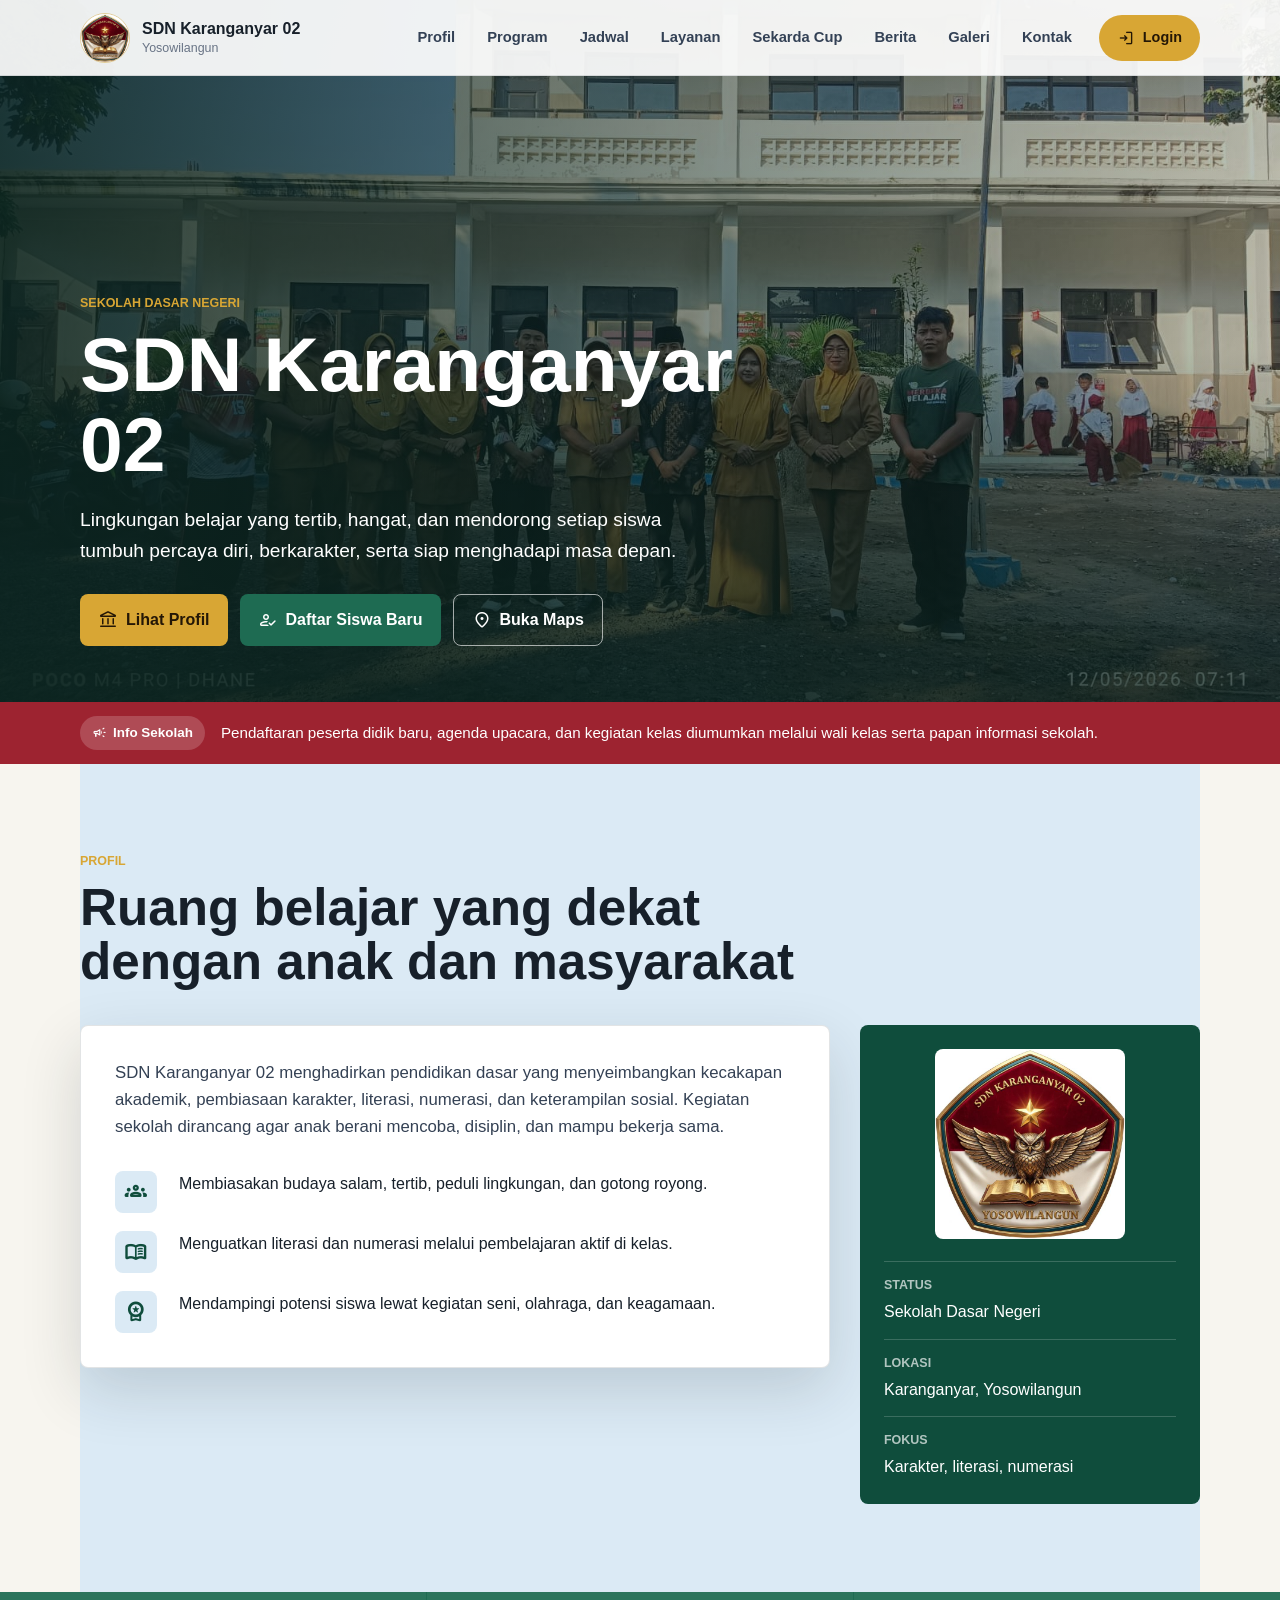
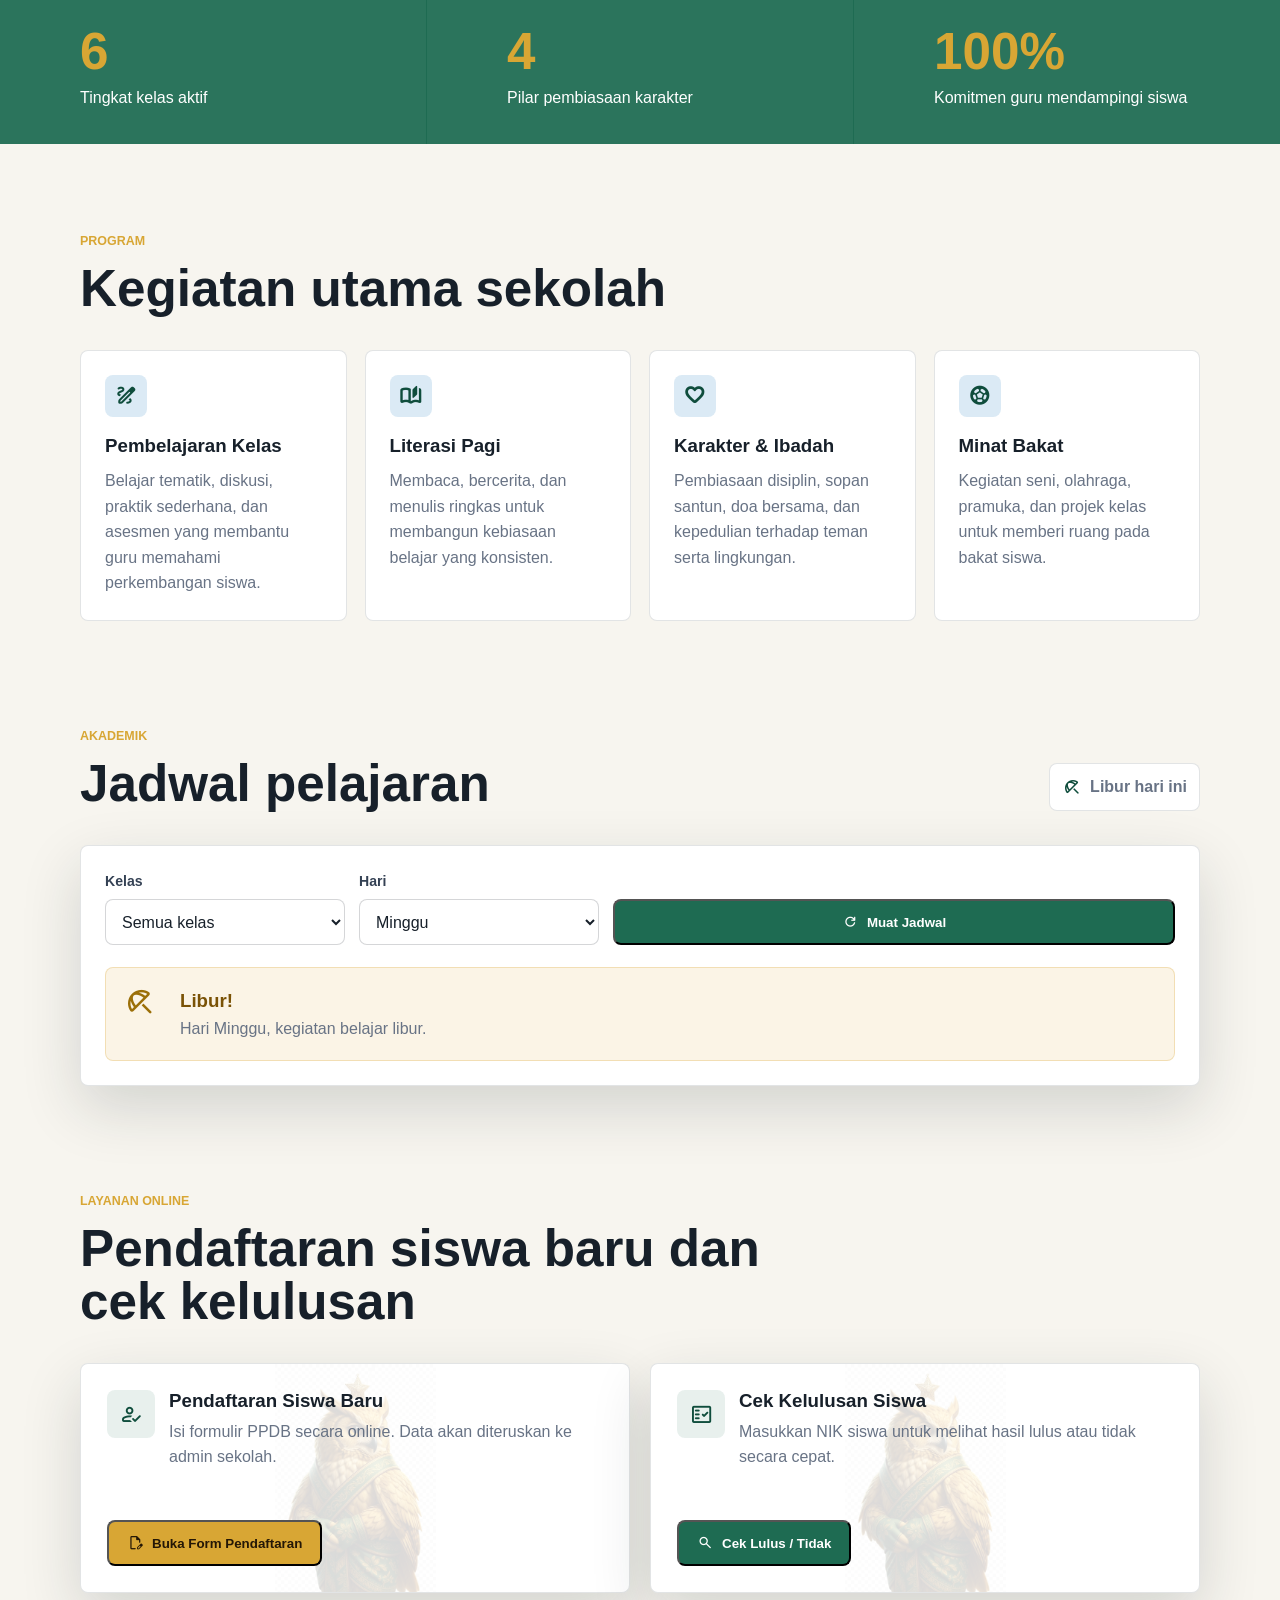
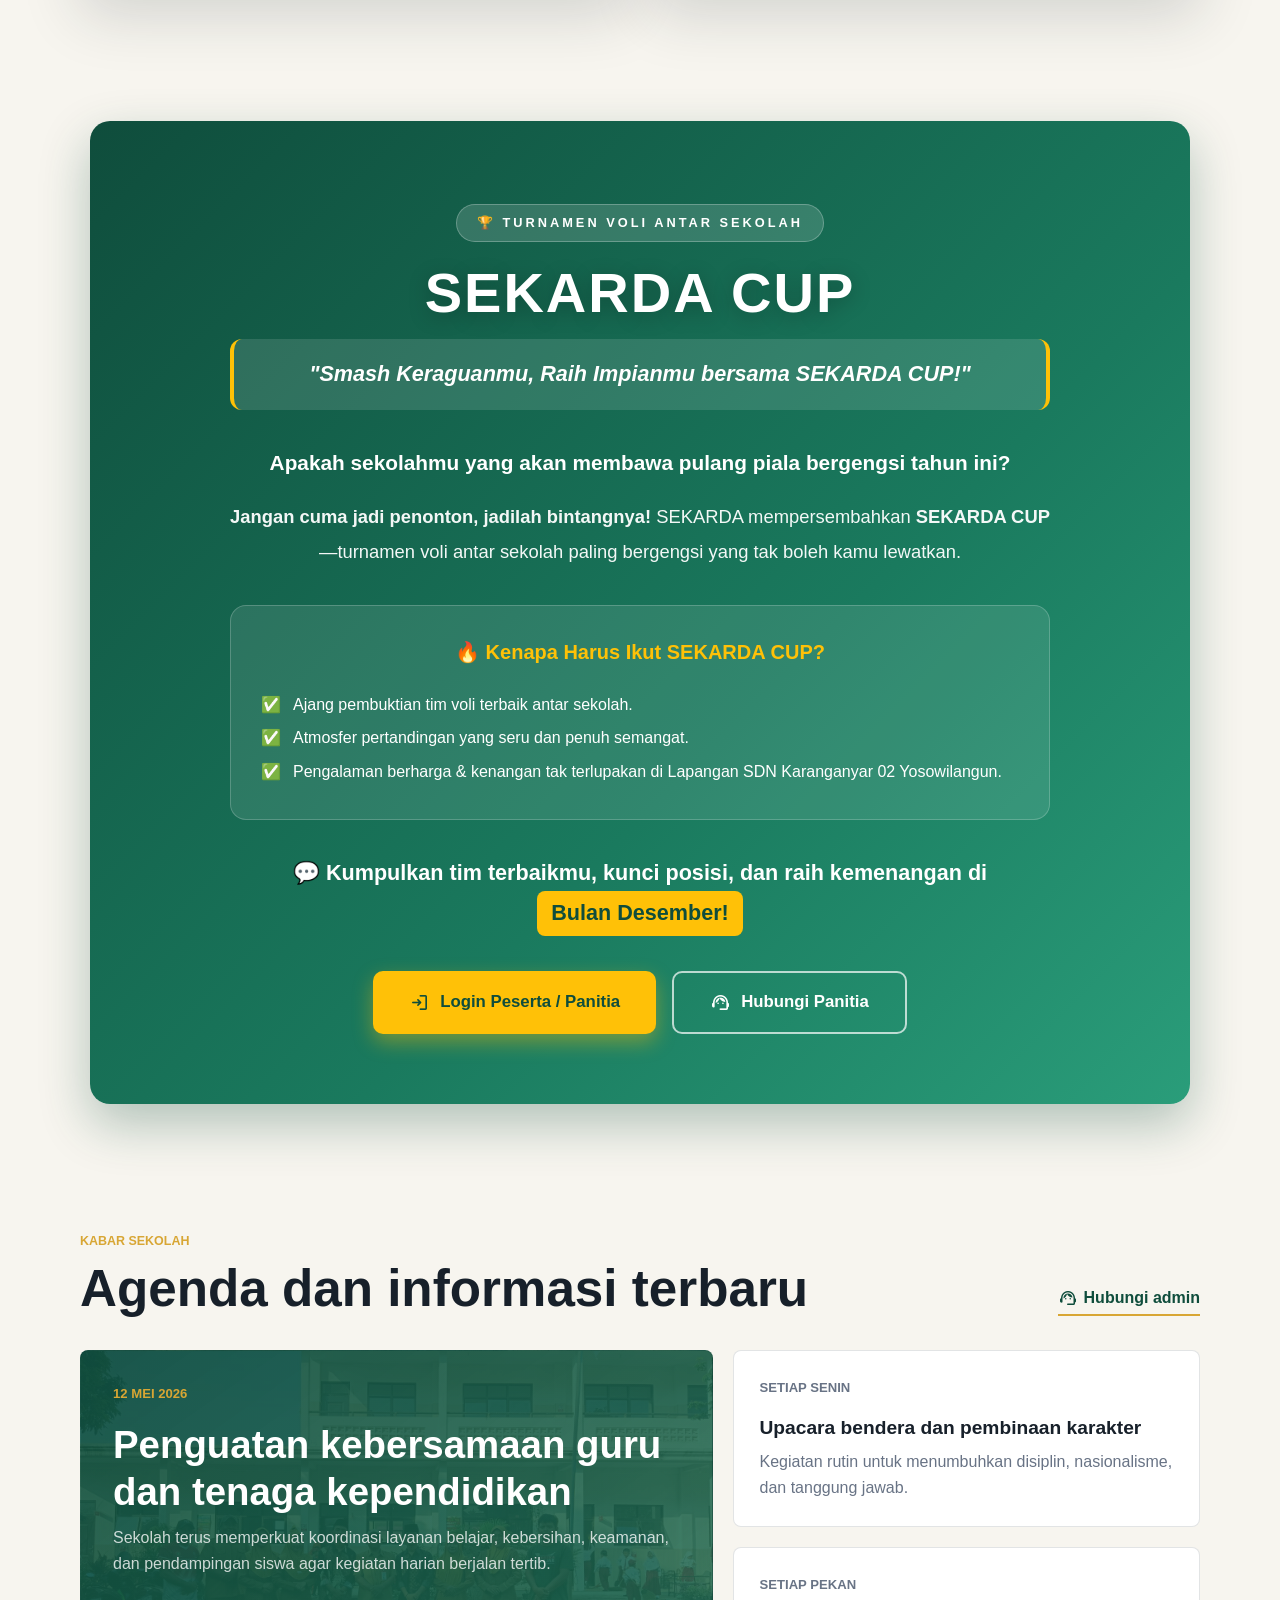
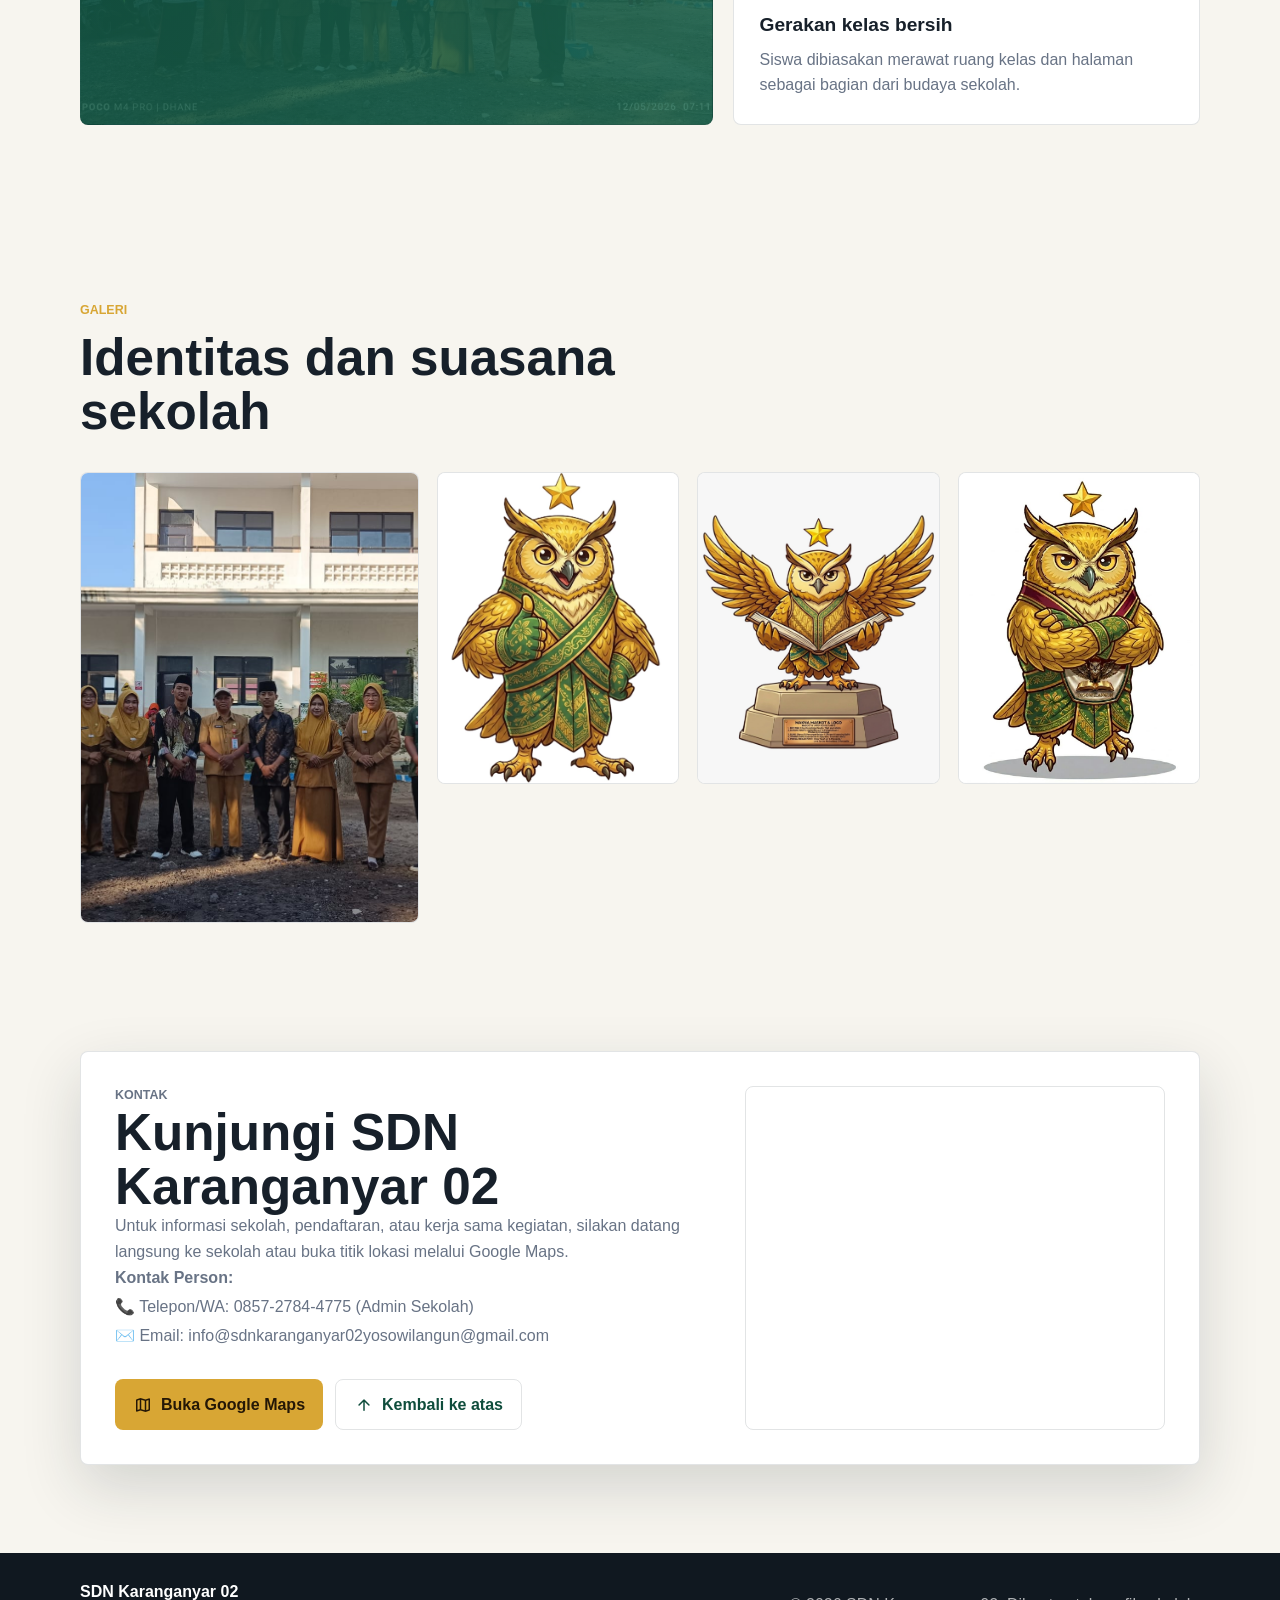
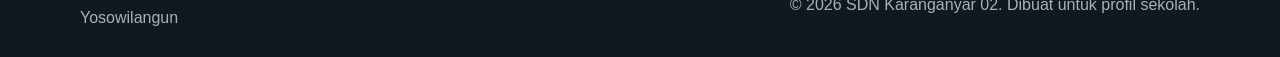
==== index.html @ 8070dd98 "Tambah Sekarda Cup + tombol login" ====
<!doctype html>
<html lang="id">
  <head>
    <meta charset="utf-8">
    <meta name="viewport" content="width=device-width, initial-scale=1">
    <meta name="description" content="Website profil resmi SDN Karanganyar 02 Yosowilangun, sekolah dasar negeri dengan lingkungan belajar ramah, tertib, berkarakter, dan mendukung prestasi siswa.">
    <meta name="keywords" content="SDN Karanganyar 02, SDN Karang Anyar, sekolah dasar Yosowilangun, sekolah dasar negeri, profil sekolah, sekarda cup, turnamen voli">
    <meta name="author" content="SDN Karanganyar 02">
    <meta name="theme-color" content="#0f4d3c">
    <meta property="og:type" content="website">
    <meta property="og:title" content="SDN Karanganyar 02">
    <meta property="og:description" content="Profil SDN Karanganyar 02 Yosowilangun, sekolah dasar negeri yang ramah, tertib, berkarakter, dan mendukung potensi siswa.">
    <meta property="og:image" content="assets/1.jpeg">
    <meta property="og:locale" content="id_ID">
    <title>SDN Karanganyar 02</title>
    <link rel="icon" type="image/jpeg" href="assets/1.jpeg">
    <link rel="apple-touch-icon" href="assets/1.jpeg">
    <link rel="preconnect" href="https://fonts.googleapis.com">
    <link rel="preconnect" href="https://fonts.gstatic.com" crossorigin>
    <link href="https://fonts.googleapis.com/css2?family=Material+Symbols+Rounded:opsz,wght,FILL,GRAD@20..48,400..700,0..1,0&display=swap" rel="stylesheet">
    <link rel="stylesheet" href="styles.css">
  </head>
  <body class="is-loading">
    <div class="splash-screen" data-splash role="status" aria-live="polite" aria-label="Memuat website SDN Karanganyar 02">
      <div class="splash-card">
        <img src="assets/1.jpeg" alt="Logo SDN Karanganyar 02">
        <span class="material-symbols-rounded splash-icon" aria-hidden="true">school</span>
        <strong>SDN Karanganyar 02</strong>
        <small>Memuat website sekolah</small>
        <div class="splash-progress" aria-hidden="true"><span></span></div>
      </div>
    </div>

    <header class="site-header" data-header>
      <a class="brand" href="#beranda" aria-label="SDN Karanganyar 02">
        <img src="assets/1.jpeg" alt="Logo SDN Karanganyar 02" class="brand-mark">
        <span>
          <strong>SDN Karanganyar 02</strong>
          <small>Yosowilangun</small>
        </span>
      </a>

      <button class="nav-toggle" type="button" aria-label="Buka menu" aria-expanded="false" data-nav-toggle>
        <span></span>
        <span></span>
        <span></span>
      </button>

      <nav class="main-nav" data-nav>
        <a href="#profil">Profil</a>
        <a href="#program">Program</a>
        <a href="#jadwal">Jadwal</a>
        <a href="#layanan">Layanan</a>
        <a href="#sekarda-cup">Sekarda Cup</a> <!-- BARU -->
        <a href="#berita">Berita</a>
        <a href="#galeri">Galeri</a>
        <a href="#kontak">Kontak</a>
        <!-- ========== BARU: Tombol Login ========== -->
        <a href="login.html" class="button primary" style="margin-left: 8px; padding: 8px 18px; font-size: 0.9rem;">
          <span class="material-symbols-rounded" aria-hidden="true" style="font-size: 18px;">login</span>
          Login
        </a>
        <!-- ========== AKHIR BARU ========== -->
      </nav>
    </header>

    <main id="beranda">
      <section class="hero">
        <div class="hero-media" aria-hidden="true">
          <img src="assets/guru.jpeg" alt="">
        </div>
        <div class="hero-overlay"></div>
        <div class="hero-content">
          <p class="eyebrow">Sekolah Dasar Negeri</p>
          <h1>SDN Karanganyar 02</h1>
          <p class="hero-copy">
            Lingkungan belajar yang tertib, hangat, dan mendorong setiap siswa
            tumbuh percaya diri, berkarakter, serta siap menghadapi masa depan.
          </p>
          <div class="hero-actions">
            <a class="button primary" href="#profil">
              <span class="material-symbols-rounded" aria-hidden="true">account_balance</span>
              Lihat Profil
            </a>
            <a class="button primary alt" href="#layanan">
              <span class="material-symbols-rounded" aria-hidden="true">how_to_reg</span>
              Daftar Siswa Baru
            </a>
            <a class="button secondary" href="https://share.google/rdnUgZajGwuoVOid4" target="_blank" rel="noreferrer">
              <span class="material-symbols-rounded" aria-hidden="true">location_on</span>
              Buka Maps
            </a>
          </div>
        </div>
      </section>

      <section class="notice-bar" aria-label="Informasi sekolah">
        <strong><span class="material-symbols-rounded" aria-hidden="true">campaign</span> Info Sekolah</strong>
        <span>Pendaftaran peserta didik baru, agenda upacara, dan kegiatan kelas diumumkan melalui wali kelas serta papan informasi sekolah.</span>
      </section>

      <section class="section intro-section" id="profil">
        <div class="section-heading">
          <p class="eyebrow">Profil</p>
          <h2>Ruang belajar yang dekat dengan anak dan masyarakat</h2>
        </div>
        <div class="intro-grid">
          <article class="intro-copy">
            <p>
              SDN Karanganyar 02 menghadirkan pendidikan dasar yang menyeimbangkan
              kecakapan akademik, pembiasaan karakter, literasi, numerasi, dan
              keterampilan sosial. Kegiatan sekolah dirancang agar anak berani
              mencoba, disiplin, dan mampu bekerja sama.
            </p>
            <div class="mission-list">
              <div>
                <span class="list-icon material-symbols-rounded" aria-hidden="true">groups</span>
                <p>Membiasakan budaya salam, tertib, peduli lingkungan, dan gotong royong.</p>
              </div>
              <div>
                <span class="list-icon material-symbols-rounded" aria-hidden="true">menu_book</span>
                <p>Menguatkan literasi dan numerasi melalui pembelajaran aktif di kelas.</p>
              </div>
              <div>
                <span class="list-icon material-symbols-rounded" aria-hidden="true">workspace_premium</span>
                <p>Mendampingi potensi siswa lewat kegiatan seni, olahraga, dan keagamaan.</p>
              </div>
            </div>
          </article>

          <aside class="profile-panel" aria-label="Ringkasan sekolah">
            <img src="assets/1.jpeg" alt="Lambang SDN Karanganyar 02">
            <dl>
              <div>
                <dt>Status</dt>
                <dd>Sekolah Dasar Negeri</dd>
              </div>
              <div>
                <dt>Lokasi</dt>
                <dd>Karanganyar, Yosowilangun</dd>
              </div>
              <div>
                <dt>Fokus</dt>
                <dd>Karakter, literasi, numerasi</dd>
              </div>
            </dl>
          </aside>
        </div>
      </section>

      <section class="metrics" aria-label="Keunggulan sekolah">
        <div>
          <strong>6</strong>
          <span>Tingkat kelas aktif</span>
        </div>
        <div>
          <strong>4</strong>
          <span>Pilar pembiasaan karakter</span>
        </div>
        <div>
          <strong>100%</strong>
          <span>Komitmen guru mendampingi siswa</span>
        </div>
      </section>

      <section class="section program-section" id="program">
        <div class="section-heading compact">
          <p class="eyebrow">Program</p>
          <h2>Kegiatan utama sekolah</h2>
        </div>

        <div class="program-grid">
          <article class="program-card">
            <span class="program-icon material-symbols-rounded" aria-hidden="true">draw</span>
            <h3>Pembelajaran Kelas</h3>
            <p>Belajar tematik, diskusi, praktik sederhana, dan asesmen yang membantu guru memahami perkembangan siswa.</p>
          </article>
          <article class="program-card">
            <span class="program-icon material-symbols-rounded" aria-hidden="true">auto_stories</span>
            <h3>Literasi Pagi</h3>
            <p>Membaca, bercerita, dan menulis ringkas untuk membangun kebiasaan belajar yang konsisten.</p>
          </article>
          <article class="program-card">
            <span class="program-icon material-symbols-rounded" aria-hidden="true">favorite</span>
            <h3>Karakter & Ibadah</h3>
            <p>Pembiasaan disiplin, sopan santun, doa bersama, dan kepedulian terhadap teman serta lingkungan.</p>
          </article>
          <article class="program-card">
            <span class="program-icon material-symbols-rounded" aria-hidden="true">sports_soccer</span>
            <h3>Minat Bakat</h3>
            <p>Kegiatan seni, olahraga, pramuka, dan projek kelas untuk memberi ruang pada bakat siswa.</p>
          </article>
        </div>
      </section>

      <section class="section schedule-section" id="jadwal">
        <div class="section-heading split">
          <div>
            <p class="eyebrow">Akademik</p>
            <h2>Jadwal pelajaran</h2>
          </div>
          <div class="schedule-status" data-schedule-status role="status" aria-live="polite">
            <span class="material-symbols-rounded" aria-hidden="true">sync</span>
            <span>Memuat jadwal...</span>
          </div>
        </div>

        <div class="schedule-panel">
          <div class="schedule-toolbar" aria-label="Filter jadwal pelajaran">
            <label>
              <span>Kelas</span>
              <select data-schedule-class>
                <option value="Semua">Semua kelas</option>
                <option value="I">Kelas I</option>
                <option value="II">Kelas II</option>
                <option value="III">Kelas III</option>
                <option value="IV">Kelas IV</option>
                <option value="V">Kelas V</option>
                <option value="VI">Kelas VI</option>
              </select>
            </label>
            <label>
              <span>Hari</span>
              <select data-schedule-day>
                <option value="Semua">Semua hari</option>
                <option value="Senin">Senin</option>
                <option value="Selasa">Selasa</option>
                <option value="Rabu">Rabu</option>
                <option value="Kamis">Kamis</option>
                <option value="Jumat">Jumat</option>
                <option value="Sabtu">Sabtu</option>
                <option value="Minggu">Minggu</option>
              </select>
            </label>
            <button class="button primary alt" type="button" data-schedule-refresh>
              <span class="material-symbols-rounded" aria-hidden="true">refresh</span>
              Muat Jadwal
            </button>
          </div>

          <div class="schedule-list" data-schedule-list>
            <article class="schedule-empty">
              <span class="material-symbols-rounded" aria-hidden="true">calendar_month</span>
              <div>
                <h3>Jadwal belum dimuat</h3>
                <p>Data akan muncul setelah admin sekolah mengisi jadwal.</p>
              </div>
            </article>
          </div>
        </div>
      </section>

      <section class="section services-section" id="layanan">
        <div class="section-heading">
          <p class="eyebrow">Layanan Online</p>
          <h2>Pendaftaran siswa baru dan cek kelulusan</h2>
        </div>

        <div class="services-layout">
          <article class="service-card">
            <div class="service-card-header">
              <span class="service-icon material-symbols-rounded" aria-hidden="true">how_to_reg</span>
              <div>
                <h3>Pendaftaran Siswa Baru</h3>
                <p>Isi formulir PPDB secara online. Data akan diteruskan ke admin sekolah.</p>
              </div>
            </div>
            <button class="button primary service-action" type="button" data-modal-open="registration-modal">
              <span class="material-symbols-rounded" aria-hidden="true">edit_document</span>
              Buka Form Pendaftaran
            </button>
          </article>

          <article class="service-card">
            <div class="service-card-header">
              <span class="service-icon material-symbols-rounded" aria-hidden="true">fact_check</span>
              <div>
                <h3>Cek Kelulusan Siswa</h3>
                <p>Masukkan NIK siswa untuk melihat hasil lulus atau tidak secara cepat.</p>
              </div>
            </div>
            <button class="button primary alt service-action" type="button" data-modal-open="graduation-modal">
              <span class="material-symbols-rounded" aria-hidden="true">search</span>
              Cek Lulus / Tidak
            </button>
          </article>
        </div>
      </section>

      <!-- ================================================================ -->
      <!-- ================= BARU: SECTION SEKARDA CUP ==================== -->
      <!-- ================================================================ -->
      <section class="section" id="sekarda-cup" style="
        background: linear-gradient(135deg, #0f4d3c 0%, #1a7a5e 60%, #2a9d7a 100%);
        color: #fff;
        padding: 70px 24px;
        border-radius: 20px;
        margin: 40px auto;
        max-width: 1100px;
        box-shadow: 0 20px 50px rgba(15, 77, 60, 0.3);
      ">
        <div style="max-width: 820px; margin: 0 auto; text-align: center;">

          <!-- Label turnamen -->
          <p style="
            display: inline-block;
            text-transform: uppercase;
            letter-spacing: 3px;
            font-size: 0.8rem;
            font-weight: 700;
            background: rgba(255, 255, 255, 0.15);
            padding: 8px 20px;
            border-radius: 30px;
            margin-bottom: 20px;
            border: 1px solid rgba(255, 255, 255, 0.25);
          ">🏆 Turnamen Voli Antar Sekolah</p>

          <!-- Judul utama -->
          <h2 style="
            font-size: clamp(2.2rem, 6vw, 3.5rem);
            margin: 0 0 15px;
            font-weight: 900;
            letter-spacing: 2px;
            text-shadow: 0 4px 20px rgba(0, 0, 0, 0.25);
            line-height: 1.1;
          ">SEKARDA CUP</h2>

          <!-- Tagline -->
          <p style="
            font-size: clamp(1rem, 2.5vw, 1.35rem);
            font-style: italic;
            font-weight: 600;
            margin: 0 0 35px;
            padding: 18px 24px;
            background: rgba(255, 255, 255, 0.12);
            border-radius: 12px;
            border-left: 4px solid #ffc107;
            border-right: 4px solid #ffc107;
          ">"Smash Keraguanmu, Raih Impianmu bersama SEKARDA CUP!"</p>

          <!-- Paragraf pembuka -->
          <p style="
            font-size: clamp(1.05rem, 2.2vw, 1.3rem);
            font-weight: 700;
            line-height: 1.7;
            margin-bottom: 20px;
          ">Apakah sekolahmu yang akan membawa pulang piala bergengsi tahun ini?</p>

          <p style="
            font-size: clamp(1rem, 2vw, 1.15rem);
            line-height: 1.9;
            margin-bottom: 35px;
            opacity: 0.95;
          ">
            <strong>Jangan cuma jadi penonton, jadilah bintangnya!</strong>
            SEKARDA mempersembahkan <strong>SEKARDA CUP</strong>—turnamen voli antar sekolah
            paling bergengsi yang tak boleh kamu lewatkan.
          </p>

          <!-- Kenapa harus ikut -->
          <div style="
            background: rgba(255, 255, 255, 0.1);
            border: 1px solid rgba(255, 255, 255, 0.2);
            border-radius: 16px;
            padding: 30px;
            margin-bottom: 35px;
            text-align: left;
          ">
            <h3 style="
              margin: 0 0 20px;
              font-size: 1.25rem;
              text-align: center;
              color: #ffc107;
            ">🔥 Kenapa Harus Ikut SEKARDA CUP?</h3>
            <ul style="
              list-style: none;
              padding: 0;
              margin: 0;
              line-height: 2.1;
              font-size: 1rem;
            ">
              <li style="display: flex; gap: 12px; align-items: flex-start;">
                <span style="color: #ffc107; font-weight: bold; flex-shrink: 0;">✅</span>
                <span>Ajang pembuktian tim voli terbaik antar sekolah.</span>
              </li>
              <li style="display: flex; gap: 12px; align-items: flex-start;">
                <span style="color: #ffc107; font-weight: bold; flex-shrink: 0;">✅</span>
                <span>Atmosfer pertandingan yang seru dan penuh semangat.</span>
              </li>
              <li style="display: flex; gap: 12px; align-items: flex-start;">
                <span style="color: #ffc107; font-weight: bold; flex-shrink: 0;">✅</span>
                <span>Pengalaman berharga &amp; kenangan tak terlupakan di Lapangan SDN Karanganyar 02 Yosowilangun.</span>
              </li>
            </ul>
          </div>

          <!-- Call to action -->
          <p style="
            font-size: clamp(1.1rem, 2.4vw, 1.35rem);
            font-weight: 800;
            line-height: 1.7;
            margin-bottom: 35px;
          ">
            💬 Kumpulkan tim terbaikmu, kunci posisi, dan raih kemenangan di
            <span style="
              display: inline-block;
              background: #ffc107;
              color: #0f4d3c;
              padding: 4px 14px;
              border-radius: 8px;
              margin: 0 4px;
            ">Bulan Desember!</span>
          </p>

          <!-- Tombol Aksi -->
          <div style="display: flex; gap: 16px; justify-content: center; flex-wrap: wrap;">
            <!-- BARU: Tombol Login -->
            <a href="login.html" style="
              display: inline-flex;
              align-items: center;
              gap: 10px;
              padding: 16px 36px;
              background: #ffc107;
              color: #0f4d3c;
              text-decoration: none;
              border-radius: 10px;
              font-weight: 800;
              font-size: 1.05rem;
              box-shadow: 0 8px 20px rgba(255, 193, 7, 0.4);
              transition: transform 0.2s, box-shadow 0.2s;
            " onmouseover="this.style.transform='translateY(-3px)'; this.style.boxShadow='0 12px 28px rgba(255,193,7,0.55)';"
               onmouseout="this.style.transform='translateY(0)'; this.style.boxShadow='0 8px 20px rgba(255,193,7,0.4)';">
              <span class="material-symbols-rounded" aria-hidden="true">login</span>
              Login Peserta / Panitia
            </a>
            <!-- Tombol Hubungi Panitia -->
            <a href="#kontak" style="
              display: inline-flex;
              align-items: center;
              gap: 10px;
              padding: 16px 36px;
              background: transparent;
              color: #fff;
              text-decoration: none;
              border: 2px solid rgba(255, 255, 255, 0.7);
              border-radius: 10px;
              font-weight: 700;
              font-size: 1.05rem;
              transition: background 0.2s;
            " onmouseover="this.style.background='rgba(255,255,255,0.15)';"
               onmouseout="this.style.background='transparent';">
              <span class="material-symbols-rounded" aria-hidden="true">support_agent</span>
              Hubungi Panitia
            </a>
          </div>

        </div>
      </section>
      <!-- ================= AKHIR SECTION SEKARDA CUP ==================== -->

      <section class="section news-section" id="berita">
        <div class="section-heading split">
          <div>
            <p class="eyebrow">Kabar Sekolah</p>
            <h2>Agenda dan informasi terbaru</h2>
          </div>
          <a class="text-link" href="#kontak"><span class="material-symbols-rounded" aria-hidden="true">support_agent</span> Hubungi admin</a>
        </div>

        <div class="news-layout">
          <article class="featured-news">
            <p class="date">12 Mei 2026</p>
            <h3>Penguatan kebersamaan guru dan tenaga kependidikan</h3>
            <p>
              Sekolah terus memperkuat koordinasi layanan belajar, kebersihan,
              keamanan, dan pendampingan siswa agar kegiatan harian berjalan tertib.
            </p>
          </article>
          <div class="news-list">
            <article>
              <p class="date">Setiap Senin</p>
              <h3>Upacara bendera dan pembinaan karakter</h3>
              <p>Kegiatan rutin untuk menumbuhkan disiplin, nasionalisme, dan tanggung jawab.</p>
            </article>
            <article>
              <p class="date">Setiap Pekan</p>
              <h3>Gerakan kelas bersih</h3>
              <p>Siswa dibiasakan merawat ruang kelas dan halaman sebagai bagian dari budaya sekolah.</p>
            </article>
          </div>
        </div>
      </section>

      <section class="section gallery-section" id="galeri">
        <div class="section-heading compact">
          <p class="eyebrow">Galeri</p>
          <h2>Identitas dan suasana sekolah</h2>
        </div>
        <div class="gallery-grid">
          <figure class="wide">
            <img src="assets/guru.jpeg" alt="Guru dan tenaga kependidikan SDN Karanganyar 02 di halaman sekolah">
            <figcaption>Guru dan tenaga kependidikan</figcaption>
          </figure>
          <figure>
            <img src="assets/2.jpeg" alt="Maskot SDN Karanganyar 02">
            <figcaption>Maskot sekolah</figcaption>
          </figure>
          <figure>
            <img src="assets/3.jpeg" alt="Ilustrasi identitas sekolah">
            <figcaption>Semangat belajar</figcaption>
          </figure>
          <figure>
            <img src="assets/4.jpeg" alt="Ilustrasi karakter sekolah">
            <figcaption>Karakter kuat</figcaption>
          </figure>
        </div>
      </section>

      <section class="section contact-section" id="kontak">
        <div class="contact-card">
          <div>
            <p class="eyebrow">Kontak</p>
            <h2>Kunjungi SDN Karanganyar 02</h2>
            <p>
              Untuk informasi sekolah, pendaftaran, atau kerja sama kegiatan,
              silakan datang langsung ke sekolah atau buka titik lokasi melalui Google Maps.
            </p>
            <div style="margin-bottom: 20px; line-height: 1.8;">
              <p><strong>Kontak Person:</strong></p>
             <p>📞 Telepon/WA: <a href="https://wa.me/6285727844775" target="_blank">0857-2784-4775 (Admin Sekolah)</a></p>
              <p>✉️ Email: <a href="mailto:info@sdnkaranganyar02yosowilangun@gmail.com">info@sdnkaranganyar02yosowilangun@gmail.com</a></p>
            </div>
            <div class="contact-actions">
              <a class="button primary" href="https://share.google/rdnUgZajGwuoVOid4" target="_blank" rel="noreferrer">
                <span class="material-symbols-rounded" aria-hidden="true">map</span>
                Buka Google Maps
              </a>
              <a class="button ghost" href="#beranda">
                <span class="material-symbols-rounded" aria-hidden="true">arrow_upward</span>
                Kembali ke atas
              </a>
            </div>
          </div>
          <div class="map-panel">
            <iframe
              class="map-embed"
              title="Lokasi SDN Karanganyar 02 di Google Maps"
              src="https://www.google.com/maps/embed?pb=!1m18!1m12!1m3!1d415.0605334662707!2d113.26297102994413!3d-8.228527213916754!2m3!1f0!2f0!3f0!3m2!1i1024!2i768!4f13.1!3m3!1m2!1s0x2dd6643fef3d71d1%3A0x3f03b2ff328225c4!2sSDN%20Karang%20Anyar!5e0!3m2!1sen!2sid!4v1778589040249!5m2!1sen!2sid"
              allowfullscreen=""
              loading="lazy"
              referrerpolicy="no-referrer-when-downgrade">
            </iframe>
          </div>
        </div>
      </section>
    </main>

    <div class="modal-backdrop" data-modal="registration-modal" hidden>
      <div class="modal-dialog modal-dialog-wide" role="dialog" aria-modal="true" aria-labelledby="registration-modal-title" tabindex="-1">
        <button class="modal-close" type="button" data-modal-close aria-label="Tutup pendaftaran">
          <span class="material-symbols-rounded" aria-hidden="true">close</span>
        </button>
        <div class="modal-header">
          <span class="service-icon material-symbols-rounded" aria-hidden="true">how_to_reg</span>
          <div>
            <p class="eyebrow">PPDB Online</p>
            <h2 id="registration-modal-title">Form Pendaftaran Siswa Baru</h2>
            <p>Lengkapi data calon peserta didik. Panitia sekolah akan melakukan konfirmasi lanjutan.</p>
          </div>
        </div>

        <form class="registration-form" data-registration-form novalidate>
          <input type="hidden" name="action" value="register">
          <input type="hidden" name="source" value="Website SDN Karanganyar 02">
          <input type="hidden" name="token" data-registration-token value="">

          <div class="form-grid">
            <label>
              <span>Nama calon siswa</span>
              <input type="text" name="studentName" autocomplete="name" required placeholder="Nama lengkap">
            </label>
            <label>
              <span>Jenis kelamin</span>
              <select name="gender" required>
                <option value="">Pilih</option>
                <option value="Laki-laki">Laki-laki</option>
                <option value="Perempuan">Perempuan</option>
              </select>
            </label>
            <label>
              <span>Tempat lahir</span>
              <input type="text" name="birthPlace" required placeholder="Contoh: Lumajang">
            </label>
            <label>
              <span>Tanggal lahir</span>
              <input type="date" name="birthDate" required>
            </label>
            <label>
              <span>Nama orang tua/wali</span>
              <input type="text" name="parentName" required placeholder="Nama wali">
            </label>
            <label>
              <span>No. HP/WhatsApp wali</span>
              <input type="tel" name="phone" inputmode="tel" required placeholder="08xxxxxxxxxx">
            </label>
            <label class="full">
              <span>Alamat lengkap</span>
              <textarea name="address" rows="3" required placeholder="Dusun, RT/RW, desa, kecamatan"></textarea>
            </label>
            <label>
              <span>Asal TK/PAUD</span>
              <input type="text" name="previousSchool" placeholder="Opsional">
            </label>
            <label>
              <span>Catatan</span>
              <input type="text" name="notes" placeholder="Opsional">
            </label>
          </div>

          <div class="form-footer">
            <p class="form-status" data-registration-status role="status" aria-live="polite"></p>
            <button class="button primary" type="submit">
              <span class="material-symbols-rounded" aria-hidden="true">send</span>
              Kirim Pendaftaran
            </button>
          </div>
        </form>
      </div>
    </div>

    <div class="modal-backdrop" data-modal="graduation-modal" hidden>
      <div class="modal-dialog" role="dialog" aria-modal="true" aria-labelledby="graduation-modal-title" tabindex="-1">
        <button class="modal-close" type="button" data-modal-close aria-label="Tutup cek kelulusan">
          <span class="material-symbols-rounded" aria-hidden="true">close</span>
        </button>
        <div class="modal-header">
          <span class="service-icon material-symbols-rounded" aria-hidden="true">fact_check</span>
          <div>
            <p class="eyebrow">Kelulusan</p>
            <h2 id="graduation-modal-title">Cek Kelulusan Siswa</h2>
            <p>Masukkan NIK siswa untuk melihat status lulus atau tidak.</p>
          </div>
        </div>

        <form class="graduation-form" data-graduation-form novalidate>
          <label>
            <span>NIK siswa</span>
            <input type="text" name="nik" inputmode="numeric" minlength="8" required placeholder="Masukkan NIK">
          </label>
          <button class="button primary alt" type="submit">
            <span class="material-symbols-rounded" aria-hidden="true">search</span>
            Cek Lulus / Tidak
          </button>
        </form>

        <div class="graduation-result" data-graduation-result role="status" aria-live="polite">
          <span class="material-symbols-rounded" aria-hidden="true">info</span>
          <p>Hasil pengecekan akan tampil di sini.</p>
        </div>
      </div>
    </div>

    <div class="messagebox-backdrop" data-messagebox hidden>
      <div class="messagebox" role="alertdialog" aria-modal="true" aria-labelledby="messagebox-title" tabindex="-1">
        <span class="messagebox-icon material-symbols-rounded" data-messagebox-icon aria-hidden="true">check_circle</span>
        <h2 id="messagebox-title" data-messagebox-title>Berhasil</h2>
        <p data-messagebox-message>Data berhasil diproses.</p>
        <button class="button primary" type="button" data-messagebox-close>
          <span class="material-symbols-rounded" aria-hidden="true">check</span>
          OK
        </button>
      </div>
    </div>

    <footer class="site-footer">
      <div>
        <strong>SDN Karanganyar 02</strong>
        <span>Yosowilangun</span>
      </div>
      <p>&copy; 2026 SDN Karanganyar 02. Dibuat untuk profil sekolah.</p>
    </footer>

    <script src="script.js"></script>
  </body>
</html>
---- styles.css ----
:root {
  --ink: #17202a;
  --muted: #687385;
  --paper: #f7f5ef;
  --white: #ffffff;
  --green: #1e6b52;
  --green-dark: #0f4d3c;
  --gold: #d8a634;
  --red: #9d2330;
  --sky: #dbeaf5;
  --line: rgba(23, 32, 42, 0.12);
  --shadow: 0 22px 60px rgba(24, 36, 45, 0.16);
  --radius: 8px;
  --container: min(1120px, calc(100vw - 40px));
}

* {
  box-sizing: border-box;
}

html {
  scroll-behavior: smooth;
}

body {
  margin: 0;
  color: var(--ink);
  background: var(--paper);
  font-family: "Segoe UI", Arial, sans-serif;
  line-height: 1.6;
}

body.is-loading {
  overflow: hidden;
}

body.modal-open {
  overflow: hidden;
}

img {
  display: block;
  max-width: 100%;
}

a {
  color: inherit;
  text-decoration: none;
}

.material-symbols-rounded {
  display: inline-block;
  direction: ltr;
  font-family: "Material Symbols Rounded";
  font-feature-settings: "liga";
  font-size: 1.25em;
  font-style: normal;
  font-weight: normal;
  letter-spacing: 0;
  line-height: 1;
  text-transform: none;
  white-space: nowrap;
  word-wrap: normal;
}

#profil {
  background: #dbeaf5;
}

.splash-screen {
  align-items: center;
  background:
    radial-gradient(circle at 50% 26%, rgba(216, 166, 52, 0.18), transparent 32%),
    linear-gradient(135deg, #0f4d3c, #101820);
  display: flex;
  inset: 0;
  justify-content: center;
  padding: 24px;
  position: fixed;
  transition: opacity 420ms ease, visibility 420ms ease;
  z-index: 100;
}

.splash-screen.is-hidden {
  opacity: 0;
  pointer-events: none;
  visibility: hidden;
}

.splash-card {
  align-items: center;
  background: rgba(255, 255, 255, 0.96);
  border: 1px solid rgba(255, 255, 255, 0.32);
  border-radius: var(--radius);
  box-shadow: 0 26px 80px rgba(0, 0, 0, 0.28);
  display: flex;
  flex-direction: column;
  max-width: 320px;
  padding: 28px;
  text-align: center;
  width: min(100%, 320px);
}

.splash-card img {
  border: 1px solid rgba(216, 166, 52, 0.45);
  border-radius: 50%;
  height: 84px;
  object-fit: cover;
  width: 84px;
}

.splash-icon {
  background: var(--green-dark);
  border: 3px solid var(--white);
  border-radius: 50%;
  color: var(--gold);
  font-size: 1.1rem;
  margin-top: -20px;
  padding: 8px;
}

.splash-card strong {
  font-size: 1.25rem;
  line-height: 1.2;
  margin-top: 12px;
}

.splash-card small {
  color: var(--muted);
  margin-top: 4px;
}

.splash-progress {
  background: rgba(23, 32, 42, 0.12);
  border-radius: 999px;
  height: 7px;
  margin-top: 22px;
  overflow: hidden;
  width: 100%;
}

.splash-progress span {
  animation: splashLoad 1100ms ease-in-out infinite;
  background: linear-gradient(90deg, var(--green), var(--gold));
  border-radius: inherit;
  display: block;
  height: 100%;
  width: 42%;
}

@keyframes splashLoad {
  0% {
    transform: translateX(-110%);
  }
  100% {
    transform: translateX(250%);
  }
}

.site-header {
  align-items: center;
  background: rgba(255, 255, 255, 0.92);
  border-bottom: 1px solid var(--line);
  display: flex;
  gap: 24px;
  justify-content: space-between;
  left: 0;
  min-height: 76px;
  padding: 12px max(20px, calc((100vw - 1120px) / 2));
  position: fixed;
  right: 0;
  top: 0;
  transition: box-shadow 180ms ease, background 180ms ease;
  z-index: 20;
}

.site-header.is-scrolled {
  background: rgba(255, 255, 255, 0.98);
  box-shadow: 0 10px 34px rgba(23, 32, 42, 0.1);
}

.brand {
  align-items: center;
  display: flex;
  gap: 12px;
  min-width: 0;
}

.brand-mark {
  border: 1px solid rgba(216, 166, 52, 0.45);
  border-radius: 50%;
  height: 50px;
  object-fit: cover;
  width: 50px;
}

.brand strong,
.brand small {
  display: block;
  line-height: 1.2;
}

.brand strong {
  font-size: 1rem;
}

.brand small {
  color: var(--muted);
  font-size: 0.78rem;
  margin-top: 3px;
}

.main-nav {
  align-items: center;
  display: flex;
  gap: 6px;
}

.main-nav a {
  border-radius: 999px;
  color: #334155;
  font-size: 0.92rem;
  font-weight: 650;
  padding: 9px 13px;
  transition: background 160ms ease, color 160ms ease;
}

.main-nav a:hover,
.main-nav a:focus-visible {
  background: rgba(30, 107, 82, 0.1);
  color: var(--green-dark);
}

.nav-toggle {
  align-items: center;
  background: var(--green-dark);
  border: 0;
  border-radius: var(--radius);
  display: none;
  height: 42px;
  justify-content: center;
  padding: 0;
  width: 42px;
}

.nav-toggle span {
  background: var(--white);
  border-radius: 999px;
  display: block;
  height: 2px;
  position: absolute;
  transition: transform 160ms ease, opacity 160ms ease;
  width: 19px;
}

.nav-toggle span:nth-child(1) {
  transform: translateY(-6px);
}

.nav-toggle span:nth-child(3) {
  transform: translateY(6px);
}

.nav-toggle[aria-expanded="true"] span:nth-child(1) {
  transform: rotate(45deg);
}

.nav-toggle[aria-expanded="true"] span:nth-child(2) {
  opacity: 0;
}

.nav-toggle[aria-expanded="true"] span:nth-child(3) {
  transform: rotate(-45deg);
}

.hero {
  align-items: end;
  display: grid;
  min-height: 78svh;
  overflow: hidden;
  padding: 136px max(20px, calc((100vw - 1120px) / 2)) 56px;
  position: relative;
}

.hero-media,
.hero-overlay {
  inset: 0;
  position: absolute;
}

.hero-media img {
  height: 100%;
  object-fit: cover;
  object-position: center 42%;
  width: 100%;
}

.hero-overlay {
  background:
    linear-gradient(90deg, rgba(11, 36, 31, 0.88), rgba(11, 36, 31, 0.48) 52%, rgba(11, 36, 31, 0.2)),
    linear-gradient(0deg, rgba(11, 36, 31, 0.7), rgba(11, 36, 31, 0.1) 50%);
}

.hero-content {
  color: var(--white);
  max-width: 710px;
  position: relative;
  z-index: 1;
}

.eyebrow {
  color: var(--gold);
  font-size: 0.78rem;
  font-weight: 800;
  letter-spacing: 0;
  margin: 0 0 10px;
  text-transform: uppercase;
}

.hero h1,
.section-heading h2,
.contact-card h2 {
  line-height: 1.05;
  margin: 0;
}

.hero h1 {
  font-size: clamp(2.35rem, 6vw, 5.5rem);
  max-width: 880px;
}

.hero-copy {
  font-size: clamp(1rem, 2vw, 1.2rem);
  margin: 20px 0 0;
  max-width: 620px;
}

.hero-actions,
.contact-actions,
.form-footer {
  display: flex;
  flex-wrap: wrap;
  gap: 12px;
  margin-top: 28px;
}

.button {
  align-items: center;
  border-radius: var(--radius);
  display: inline-flex;
  gap: 8px;
  font-weight: 800;
  justify-content: center;
  min-height: 46px;
  padding: 12px 18px;
  transition: transform 160ms ease, background 160ms ease, border-color 160ms ease;
}

.button:hover,
.button:focus-visible {
  transform: translateY(-1px);
}

.button.primary {
  background: var(--gold);
  color: #241706;
}

.button.primary.alt {
  background: var(--green);
  color: var(--white);
}

.button:disabled {
  cursor: not-allowed;
  opacity: 0.65;
  transform: none;
}

.button.secondary {
  border: 1px solid rgba(255, 255, 255, 0.62);
  color: var(--white);
}

.button.ghost {
  border: 1px solid var(--line);
  color: var(--green-dark);
}

.notice-bar {
  align-items: center;
  background: var(--red);
  color: var(--white);
  display: flex;
  gap: 16px;
  margin: 0 auto;
  padding: 14px max(20px, calc((100vw - 1120px) / 2));
}

.notice-bar strong {
  align-items: center;
  background: rgba(255, 255, 255, 0.18);
  border-radius: 999px;
  display: inline-flex;
  flex: 0 0 auto;
  font-size: 0.84rem;
  gap: 6px;
  padding: 6px 12px;
}

.notice-bar span {
  font-size: 0.95rem;
}

.section {
  margin: 0 auto;
  padding: 88px 0;
  width: var(--container);
}

.section-heading {
  max-width: 760px;
}

.section-heading.compact {
  max-width: 620px;
}

.section-heading.split {
  align-items: end;
  display: flex;
  gap: 24px;
  justify-content: space-between;
  max-width: none;
}

.section-heading h2,
.contact-card h2 {
  font-size: clamp(2rem, 4vw, 3.25rem);
}

.intro-grid {
  align-items: start;
  display: grid;
  gap: 30px;
  grid-template-columns: minmax(0, 1fr) 340px;
  margin-top: 36px;
}

.intro-copy {
  background: var(--white);
  border: 1px solid var(--line);
  border-radius: var(--radius);
  box-shadow: var(--shadow);
  padding: 34px;
}

.intro-copy > p {
  color: #344154;
  font-size: 1.05rem;
  margin: 0;
}

.mission-list {
  display: grid;
  gap: 18px;
  margin-top: 30px;
}

.mission-list div {
  align-items: start;
  display: grid;
  gap: 14px;
  grid-template-columns: 50px 1fr;
}

.list-icon,
.program-icon {
  align-items: center;
  background: var(--sky);
  border-radius: var(--radius);
  color: var(--green-dark);
  display: inline-flex;
  font-weight: 900;
  height: 42px;
  justify-content: center;
  width: 42px;
}

.list-icon.material-symbols-rounded,
.program-icon.material-symbols-rounded {
  font-size: 1.35rem;
}

.mission-list p {
  margin: 0;
}

.profile-panel {
  background: var(--green-dark);
  border-radius: var(--radius);
  color: var(--white);
  padding: 24px;
  position: sticky;
  top: 100px;
}

.profile-panel img {
  background: var(--white);
  border-radius: var(--radius);
  margin: 0 auto 22px;
  max-width: 190px;
}

.profile-panel dl {
  display: grid;
  gap: 14px;
  margin: 0;
}

.profile-panel div {
  border-top: 1px solid rgba(255, 255, 255, 0.18);
  padding-top: 14px;
}

.profile-panel dt {
  color: rgba(255, 255, 255, 0.68);
  font-size: 0.78rem;
  font-weight: 800;
  text-transform: uppercase;
}

.profile-panel dd {
  margin: 3px 0 0;
}

.metrics {
  background: var(--green);
  color: var(--white);
  display: grid;
  gap: 1px;
  grid-template-columns: repeat(3, 1fr);
}

.metrics div {
  background: rgba(255, 255, 255, 0.06);
  padding: 34px max(20px, calc((100vw - 1120px) / 2));
}

.metrics strong,
.metrics span {
  display: block;
}

.metrics strong {
  color: var(--gold);
  font-size: clamp(2.1rem, 4vw, 3.75rem);
  line-height: 1;
}

.metrics span {
  margin-top: 8px;
}

.program-grid {
  display: grid;
  gap: 18px;
  grid-template-columns: repeat(4, 1fr);
  margin-top: 34px;
}

.program-card,
.news-list article,
.featured-news,
.gallery-grid figure {
  background: var(--white);
  border: 1px solid var(--line);
  border-radius: var(--radius);
}

.program-card {
  min-height: 260px;
  padding: 24px;
}

.program-card h3,
.featured-news h3,
.news-list h3 {
  line-height: 1.22;
  margin: 18px 0 10px;
}

.program-card p,
.featured-news p,
.news-list p,
.contact-card p,
.service-card p {
  color: var(--muted);
  margin: 0;
}

.schedule-section {
  padding-top: 18px;
}

.schedule-status {
  align-items: center;
  background: var(--white);
  border: 1px solid var(--line);
  border-radius: var(--radius);
  color: var(--muted);
  display: inline-flex;
  gap: 8px;
  font-weight: 750;
  padding: 10px 12px;
}

.schedule-status .material-symbols-rounded {
  color: var(--green-dark);
  font-size: 1.25rem;
}

.schedule-status.is-error {
  color: var(--red);
}

.schedule-panel {
  background: var(--white);
  border: 1px solid var(--line);
  border-radius: var(--radius);
  box-shadow: var(--shadow);
  margin-top: 34px;
  padding: 24px;
}

.schedule-toolbar {
  align-items: end;
  display: grid;
  gap: 14px;
  grid-template-columns: repeat(2, minmax(180px, 240px)) auto;
}

.schedule-toolbar label {
  display: grid;
  gap: 7px;
}

.schedule-toolbar label span {
  color: #344154;
  font-size: 0.88rem;
  font-weight: 800;
}

.schedule-toolbar select {
  background: #fff;
  border: 1px solid rgba(23, 32, 42, 0.18);
  border-radius: var(--radius);
  color: var(--ink);
  font: inherit;
  min-height: 46px;
  outline: none;
  padding: 11px 12px;
  width: 100%;
}

.schedule-list {
  display: grid;
  gap: 12px;
  margin-top: 22px;
}

.schedule-card,
.schedule-empty {
  border: 1px solid var(--line);
  border-radius: var(--radius);
  display: grid;
}

.schedule-card {
  align-items: center;
  background: #fff;
  gap: 14px;
  grid-template-columns: 86px minmax(0, 1fr) 120px;
  padding: 16px;
}

.schedule-time {
  align-items: center;
  background: var(--sky);
  border-radius: var(--radius);
  color: var(--green-dark);
  display: grid;
  font-weight: 900;
  justify-items: center;
  min-height: 70px;
  padding: 10px;
  text-align: center;
}

.schedule-time small {
  color: var(--muted);
  font-size: 0.75rem;
  font-weight: 800;
  margin-top: 2px;
}

.schedule-main h3 {
  font-size: 1.08rem;
  line-height: 1.2;
  margin: 0 0 6px;
}

.schedule-main p,
.schedule-meta {
  color: var(--muted);
  margin: 0;
}

.schedule-meta {
  display: flex;
  flex-wrap: wrap;
  gap: 8px;
  margin-top: 8px;
}

.schedule-meta span {
  align-items: center;
  background: rgba(30, 107, 82, 0.08);
  border-radius: 999px;
  display: inline-flex;
  gap: 5px;
  padding: 5px 9px;
}

.schedule-meta .material-symbols-rounded {
  color: var(--green-dark);
  font-size: 1rem;
}

.schedule-day {
  color: var(--red);
  font-weight: 900;
  text-align: right;
}

.schedule-empty {
  align-items: start;
  background: rgba(219, 234, 245, 0.5);
  gap: 14px;
  grid-template-columns: 42px 1fr;
  padding: 18px;
}

.schedule-empty .material-symbols-rounded {
  color: var(--green-dark);
  font-size: 2rem;
}

.schedule-empty h3,
.schedule-empty p {
  margin: 0;
}

.schedule-empty p {
  color: var(--muted);
}

.schedule-holiday {
  background: rgba(216, 166, 52, 0.12);
  border-color: rgba(216, 166, 52, 0.28);
}

.schedule-holiday .material-symbols-rounded {
  color: #9b6f08;
}

.schedule-holiday h3 {
  color: #7a5206;
}

.services-section {
  padding-top: 18px;
}

.services-layout {
  align-items: start;
  display: grid;
  gap: 20px;
  grid-template-columns: repeat(2, minmax(0, 1fr));
  margin-top: 34px;
}

/* =========================================
   WATERMARK BURUNG HANTU
   ========================================= */
.service-card {
  background: var(--white);
  border: 1px solid var(--line);
  border-radius: var(--radius);
  box-shadow: var(--shadow);
  display: flex;
  flex-direction: column;
  min-height: 230px;
  padding: 26px;
  position: relative; /* Wajib untuk watermark */
  overflow: hidden;   /* Agar gambar tidak keluar kotak */
}

.service-card::before {
  content: "";
  position: absolute;
  top: 0;
  left: 0;
  width: 100%;
  height: 100%;
  background-image: url('assets/burung-hantu.png'); /* Sudah diganti ke PNG */
  background-size: contain; /* Agar seluruh gambar terlihat utuh */
  background-position: center;
  background-repeat: no-repeat; /* Agar tidak menumpuk */
  opacity: 0.15; /* Transparansi 15% */
  z-index: 0;
}

/* Agar tulisan dan tombol tetap berada di atas watermark */
.service-card > * {
  position: relative;
  z-index: 1;
}
/* ========================================= */

.service-card-header {
  align-items: start;
  display: grid;
  gap: 14px;
  grid-template-columns: 48px 1fr;
  margin-bottom: 24px;
}

.service-card-header h3 {
  line-height: 1.2;
  margin: 0 0 6px;
}

.service-icon {
  align-items: center;
  background: rgba(30, 107, 82, 0.1);
  border-radius: var(--radius);
  color: var(--green-dark);
  display: inline-flex;
  font-size: 1.45rem;
  height: 48px;
  justify-content: center;
  width: 48px;
}

.service-action {
  margin-top: auto;
  width: max-content;
}

.modal-backdrop {
  align-items: center;
  background: rgba(16, 24, 32, 0.66);
  display: flex;
  inset: 0;
  justify-content: center;
  padding: 24px;
  position: fixed;
  z-index: 90;
}

.modal-backdrop[hidden] {
  display: none;
}

.modal-dialog {
  background: var(--white);
  border: 1px solid rgba(255, 255, 255, 0.22);
  border-radius: var(--radius);
  box-shadow: 0 28px 90px rgba(0, 0, 0, 0.3);
  max-height: min(760px, calc(100svh - 48px));
  max-width: 560px;
  overflow: auto;
  padding: 28px;
  position: relative;
  width: min(100%, 560px);
}

.modal-dialog-wide {
  max-width: 920px;
  width: min(100%, 920px);
}

.modal-close {
  align-items: center;
  background: rgba(23, 32, 42, 0.08);
  border: 0;
  border-radius: var(--radius);
  color: var(--ink);
  cursor: pointer;
  display: inline-flex;
  height: 40px;
  justify-content: center;
  position: absolute;
  right: 18px;
  top: 18px;
  width: 40px;
}

.modal-close:hover,
.modal-close:focus-visible {
  background: rgba(23, 32, 42, 0.14);
}

.modal-header {
  align-items: start;
  display: grid;
  gap: 14px;
  grid-template-columns: 48px 1fr;
  margin-bottom: 24px;
  padding-right: 44px;
}

.modal-header h2 {
  font-size: clamp(1.6rem, 3vw, 2.35rem);
  line-height: 1.08;
  margin: 0 0 10px;
}

.modal-header p:not(.eyebrow) {
  color: var(--muted);
  margin: 0;
}

.messagebox-backdrop {
  align-items: center;
  background: rgba(16, 24, 32, 0.68);
  display: flex;
  inset: 0;
  justify-content: center;
  padding: 24px;
  position: fixed;
  z-index: 120;
}

.messagebox-backdrop[hidden] {
  display: none;
}

.messagebox {
  background: var(--white);
  border: 1px solid rgba(255, 255, 255, 0.22);
  border-radius: var(--radius);
  box-shadow: 0 30px 100px rgba(0, 0, 0, 0.3);
  max-width: 430px;
  padding: 32px;
  text-align: center;
  width: min(100%, 430px);
}

.messagebox-icon {
  align-items: center;
  background: rgba(30, 107, 82, 0.1);
  border-radius: 50%;
  color: var(--green-dark);
  display: inline-flex;
  font-size: 3rem;
  height: 82px;
  justify-content: center;
  margin-bottom: 18px;
  width: 82px;
}

.messagebox h2 {
  font-size: 1.75rem;
  line-height: 1.1;
  margin: 0;
}

.messagebox p {
  color: var(--muted);
  margin: 12px 0 24px;
}

.messagebox .button {
  min-width: 132px;
}

.messagebox.is-success .messagebox-icon {
  background: rgba(30, 107, 82, 0.12);
  color: var(--green-dark);
}

.messagebox.is-error .messagebox-icon {
  background: rgba(157, 35, 48, 0.1);
  color: var(--red);
}

.messagebox.is-warning .messagebox-icon {
  background: rgba(216, 166, 52, 0.16);
  color: #9b6f08;
}

.messagebox.is-info .messagebox-icon {
  background: var(--sky);
  color: var(--green-dark);
}

.form-grid {
  display: grid;
  gap: 16px;
  grid-template-columns: repeat(2, minmax(0, 1fr));
}

.registration-form label,
.graduation-form label {
  display: grid;
  gap: 7px;
}

.registration-form label.full {
  grid-column: 1 / -1;
}

.registration-form label span,
.graduation-form label span {
  color: #344154;
  font-size: 0.88rem;
  font-weight: 800;
}

.registration-form input,
.registration-form select,
.registration-form textarea,
.graduation-form input {
  background: #fff;
  border: 1px solid rgba(23, 32, 42, 0.18);
  border-radius: var(--radius);
  color: var(--ink);
  font: inherit;
  min-height: 46px;
  outline: none;
  padding: 11px 12px;
  transition: border-color 160ms ease, box-shadow 160ms ease;
  width: 100%;
}

.registration-form textarea {
  resize: vertical;
}

.registration-form input:focus,
.registration-form select:focus,
.registration-form textarea:focus,
.graduation-form input:focus {
  border-color: var(--green);
  box-shadow: 0 0 0 3px rgba(30, 107, 82, 0.13);
}

.registration-form input:invalid,
.registration-form select:invalid,
.registration-form textarea:invalid,
.graduation-form input:invalid {
  box-shadow: none;
}

.form-footer {
  align-items: center;
  justify-content: space-between;
}

.form-status {
  color: var(--muted);
  flex: 1 1 240px;
  font-size: 0.92rem;
  margin: 0;
}

.form-status.is-error,
.graduation-result.is-error {
  color: var(--red);
  font-weight: 750;
}

.form-status.is-success {
  color: var(--green-dark);
  font-weight: 750;
}

.graduation-card {
  position: sticky;
  top: 100px;
}

.graduation-form {
  display: grid;
  gap: 14px;
}

.graduation-result {
  align-items: start;
  background: var(--sky);
  border: 1px solid rgba(30, 107, 82, 0.12);
  border-radius: var(--radius);
  display: grid;
  gap: 10px;
  grid-template-columns: 30px 1fr;
  margin-top: 18px;
  padding: 16px;
}

.graduation-result .material-symbols-rounded {
  color: var(--green-dark);
  font-size: 1.35rem;
  margin-top: 2px;
}

.graduation-result p {
  margin: 0;
}

.graduation-result strong {
  display: block;
  margin-bottom: 2px;
}

.graduation-result.is-passed {
  background: rgba(30, 107, 82, 0.1);
  border-color: rgba(30, 107, 82, 0.24);
  color: var(--green-dark);
}

.graduation-result.is-not-passed {
  background: rgba(157, 35, 48, 0.08);
  border-color: rgba(157, 35, 48, 0.22);
  color: var(--red);
}

.text-link {
  align-items: center;
  border-bottom: 2px solid var(--gold);
  color: var(--green-dark);
  display: inline-flex;
  gap: 6px;
  font-weight: 850;
  padding-bottom: 3px;
}

.news-layout {
  display: grid;
  gap: 20px;
  grid-template-columns: 1.15fr 0.85fr;
  margin-top: 34px;
}

.featured-news {
  background:
    linear-gradient(145deg, rgba(15, 77, 60, 0.92), rgba(30, 107, 82, 0.82)),
    url("assets/guru.jpeg") center / cover;
  color: var(--white);
  min-height: 360px;
  padding: 32px;
}

.featured-news p {
  color: rgba(255, 255, 255, 0.78);
  max-width: 620px;
}

.featured-news h3 {
  font-size: clamp(1.6rem, 3vw, 2.45rem);
  max-width: 620px;
}

.date {
  color: var(--red);
  font-size: 0.82rem;
  font-weight: 850;
  text-transform: uppercase;
}

.featured-news .date {
  color: var(--gold);
}

.news-list {
  display: grid;
  gap: 20px;
}

.news-list article {
  padding: 26px;
}

.news-list h3 {
  font-size: 1.2rem;
}

.gallery-grid {
  display: grid;
  gap: 18px;
  grid-template-columns: 1.4fr repeat(3, 1fr);
  margin-top: 34px;
}

.gallery-grid figure {
  margin: 0;
  overflow: hidden;
}

.gallery-grid img {
  aspect-ratio: 1 / 1.08;
  height: 100%;
  object-fit: cover;
  width: 100%;
}

.gallery-grid .wide {
  grid-row: span 2;
}

.gallery-grid .wide img {
  aspect-ratio: 1 / 1.18;
  object-position: center;
}

.gallery-grid figcaption {
  background: var(--white);
  border-top: 1px solid var(--line);
  font-weight: 750;
  padding: 12px 14px;
}

.contact-section {
  padding-top: 40px;
}

.contact-card {
  align-items: stretch;
  background: var(--white);
  border: 1px solid var(--line);
  border-radius: var(--radius);
  box-shadow: var(--shadow);
  display: grid;
  gap: 28px;
  grid-template-columns: minmax(0, 1fr) 420px;
  padding: 34px;
}

.map-panel {
  border: 1px solid var(--line);
  border-radius: var(--radius);
  min-height: 320px;
  overflow: hidden;
}

.map-embed {
  border: 0;
  display: block;
  height: 100%;
  min-height: 320px;
  width: 100%;
}

.site-footer {
  align-items: center;
  background: #101820;
  color: var(--white);
  display: flex;
  gap: 18px;
  justify-content: space-between;
  padding: 26px max(20px, calc((100vw - 1120px) / 2));
}

.site-footer strong,
.site-footer span {
  display: block;
}

.site-footer span,
.site-footer p {
  color: rgba(255, 255, 255, 0.66);
}

.site-footer p {
  margin: 0;
  text-align: right;
}

@media (max-width: 980px) {
  .intro-grid,
  .news-layout,
  .contact-card,
  .services-layout {
    grid-template-columns: 1fr;
  }

  .profile-panel,
  .graduation-card {
    position: static;
  }

  .program-grid {
    grid-template-columns: repeat(2, 1fr);
  }

  .gallery-grid {
    grid-template-columns: repeat(2, 1fr);
  }

  .gallery-grid .wide {
    grid-column: 1 / -1;
    grid-row: auto;
  }
}

@media (max-width: 720px) {
  :root {
    --container: min(100vw - 28px, 1120px);
  }

  .site-header {
    min-height: 68px;
    padding: 9px 14px;
  }

  .brand-mark {
    height: 44px;
    width: 44px;
  }

  .brand strong {
    font-size: 0.92rem;
  }

  .nav-toggle {
    display: inline-flex;
  }

  .main-nav {
    background: var(--white);
    border: 1px solid var(--line);
    border-radius: var(--radius);
    box-shadow: 0 18px 48px rgba(23, 32, 42, 0.15);
    display: grid;
    gap: 3px;
    opacity: 0;
    padding: 8px;
    pointer-events: none;
    position: absolute;
    right: 14px;
    top: calc(100% + 8px);
    transform: translateY(-8px);
    transition: opacity 160ms ease, transform 160ms ease;
    width: min(260px, calc(100vw - 28px));
  }

  .main-nav.is-open {
    opacity: 1;
    pointer-events: auto;
    transform: translateY(0);
  }

  .main-nav a {
    border-radius: var(--radius);
    padding: 11px 12px;
  }

  .hero {
    min-height: 78svh;
    padding: 118px 14px 34px;
  }

  .hero-overlay {
    background:
      linear-gradient(90deg, rgba(11, 36, 31, 0.9), rgba(11, 36, 31, 0.58)),
      linear-gradient(0deg, rgba(11, 36, 31, 0.76), rgba(11, 36, 31, 0.1) 56%);
  }

  .hero-actions,
  .contact-actions,
  .form-footer {
    align-items: stretch;
    flex-direction: column;
  }

  .button {
    width: 100%;
  }

  .service-action {
    width: 100%;
  }

  .modal-backdrop {
    align-items: flex-end;
    padding: 12px;
  }

  .messagebox-backdrop {
    align-items: flex-end;
    padding: 12px;
  }

  .modal-dialog,
  .modal-dialog-wide {
    max-height: calc(100svh - 24px);
    max-width: none;
    padding: 22px;
    width: 100%;
  }

  .modal-header {
    grid-template-columns: 42px 1fr;
    padding-right: 38px;
  }

  .modal-close {
    right: 14px;
    top: 14px;
  }

  .messagebox {
    padding: 26px 22px;
  }

  .messagebox .button {
    width: 100%;
  }

  .notice-bar {
    align-items: flex-start;
    flex-direction: column;
    gap: 8px;
    padding: 14px;
  }

  .section {
    padding: 62px 0;
  }

  .section-heading.split {
    align-items: flex-start;
    flex-direction: column;
    gap: 12px;
  }

  .intro-copy,
  .contact-card,
  .service-card {
    padding: 22px;
  }

  .form-grid {
    grid-template-columns: 1fr;
  }

  .schedule-panel {
    padding: 18px;
  }

  .schedule-toolbar,
  .schedule-card {
    grid-template-columns: 1fr;
  }

  .schedule-toolbar .button {
    width: 100%;
  }

  .schedule-day {
    text-align: left;
  }

  .mission-list div {
    grid-template-columns: 42px 1fr;
  }

  .metrics {
    grid-template-columns: 1fr;
  }

  .metrics div {
    padding: 26px 14px;
  }

  .program-grid,
  .gallery-grid {
    grid-template-columns: 1fr;
  }

  .program-card {
    min-height: auto;
  }

  .featured-news {
    min-height: 310px;
    padding: 24px;
  }

  .site-footer {
    align-items: flex-start;
    flex-direction: column;
    padding: 24px 14px;
  }

  .site-footer p {
    text-align: left;
  }
}

@media (max-width: 420px) {
  .brand span {
    max-width: 190px;
  }

  .brand strong,
  .brand small {
    overflow: hidden;
    text-overflow: ellipsis;
    white-space: nowrap;
  }

  .hero h1 {
    font-size: 2.35rem;
  }

  .splash-card {
    padding: 22px;
  }
}

@media (prefers-reduced-motion: reduce) {
  *,
  *::before,
  *::after {
    scroll-behavior: auto !important;
    transition-duration: 0.001ms !important;
  }
}
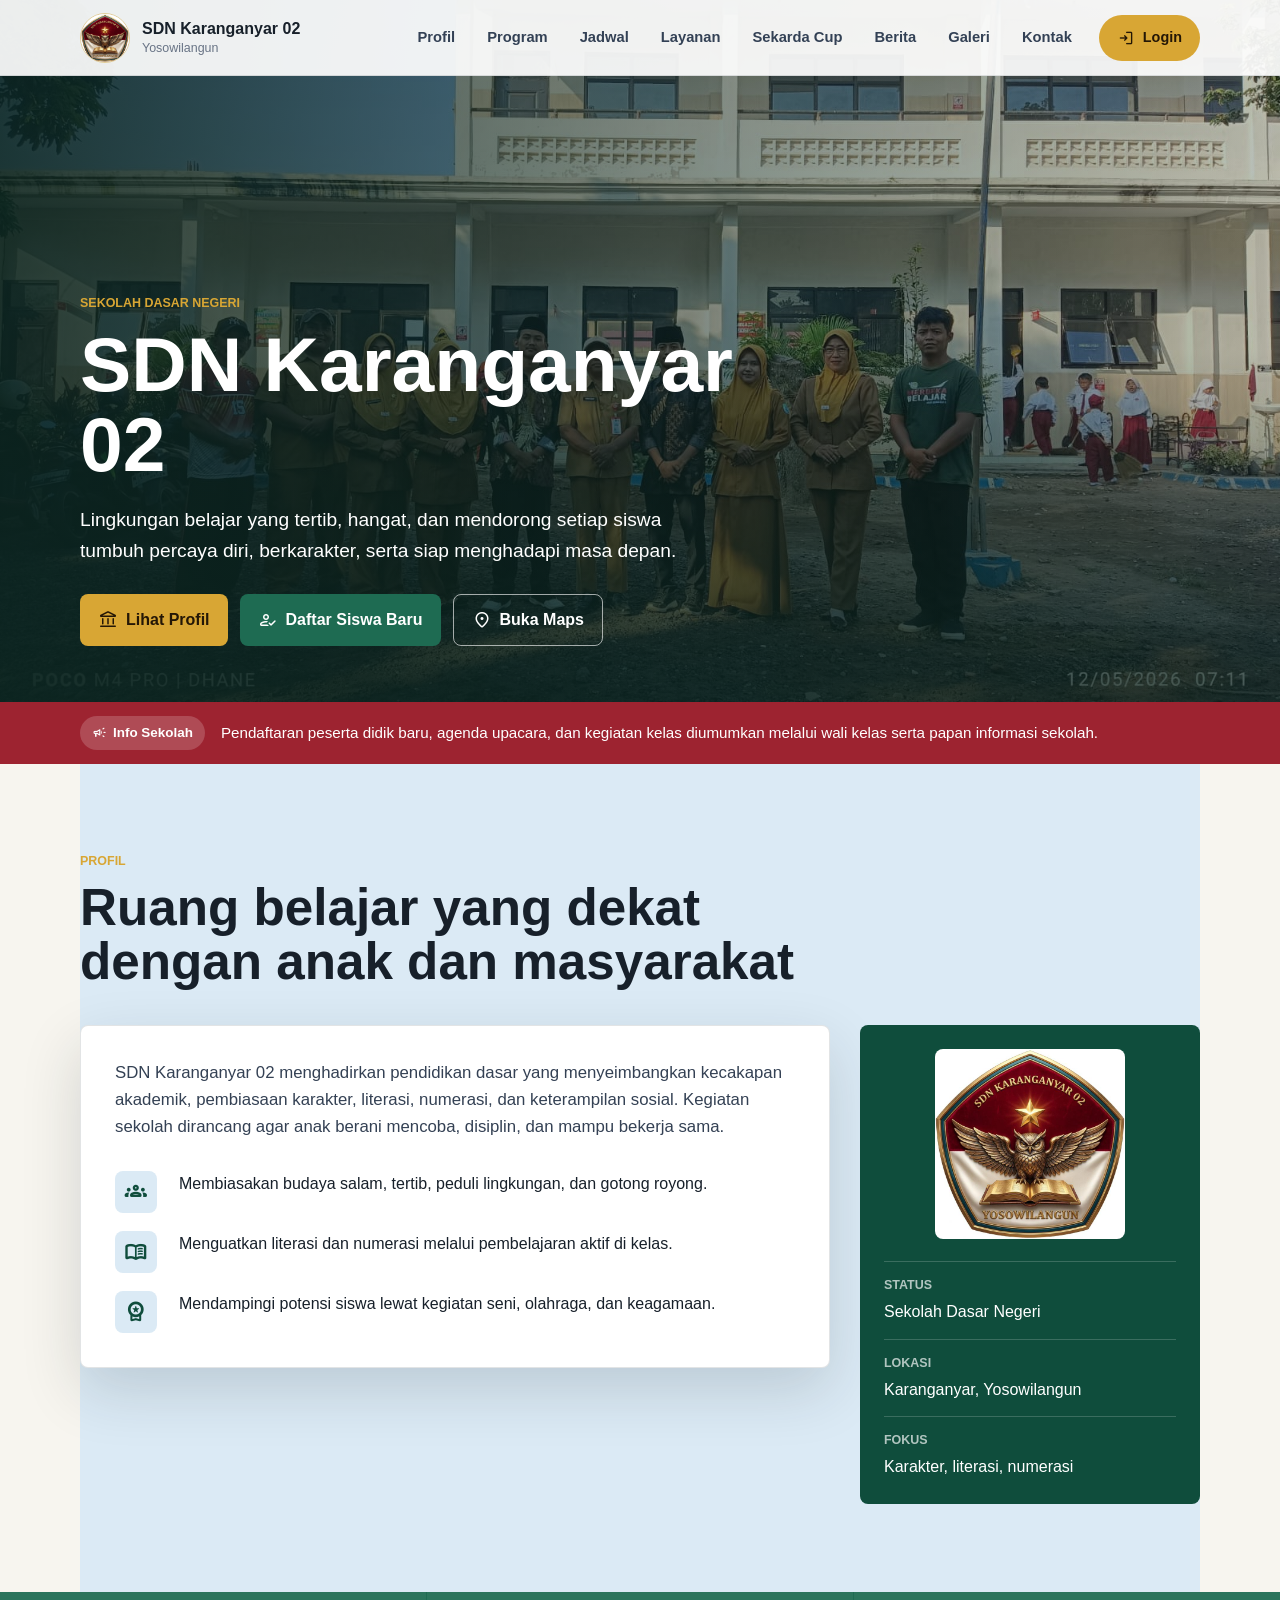
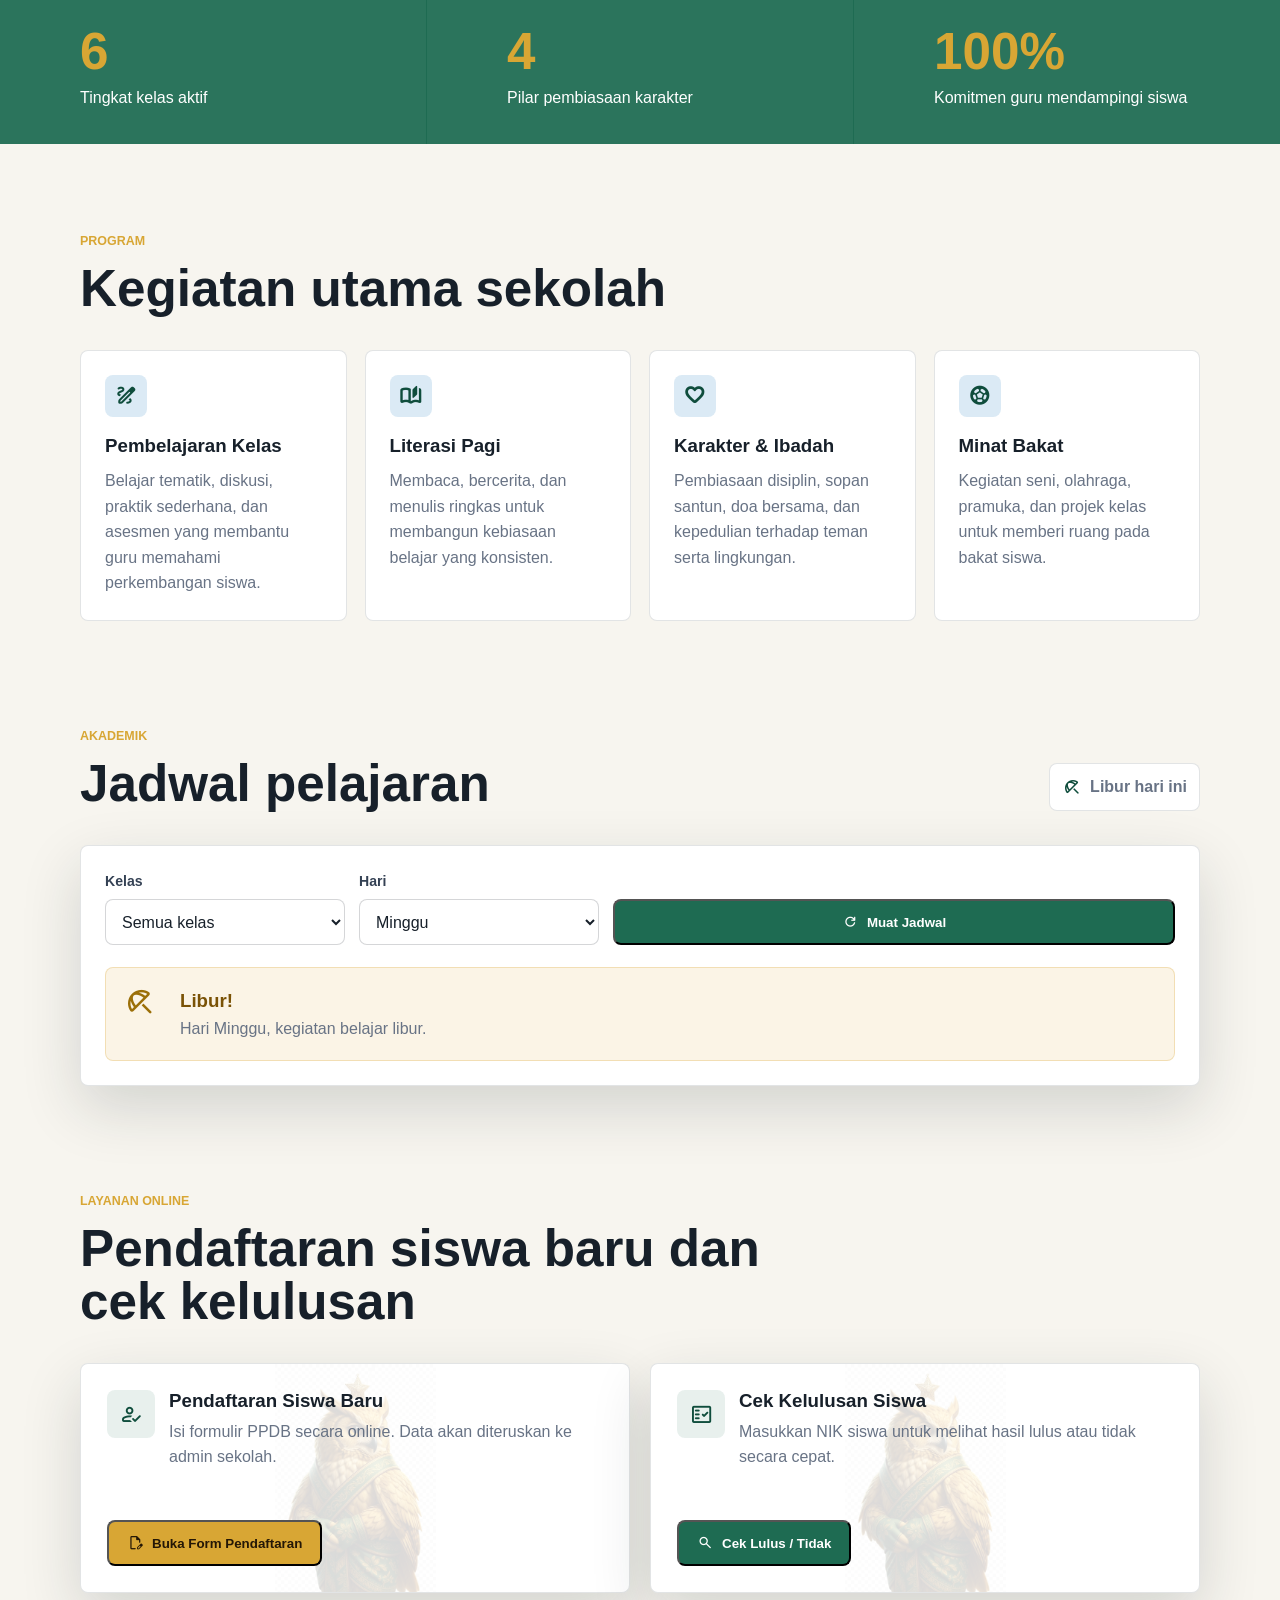
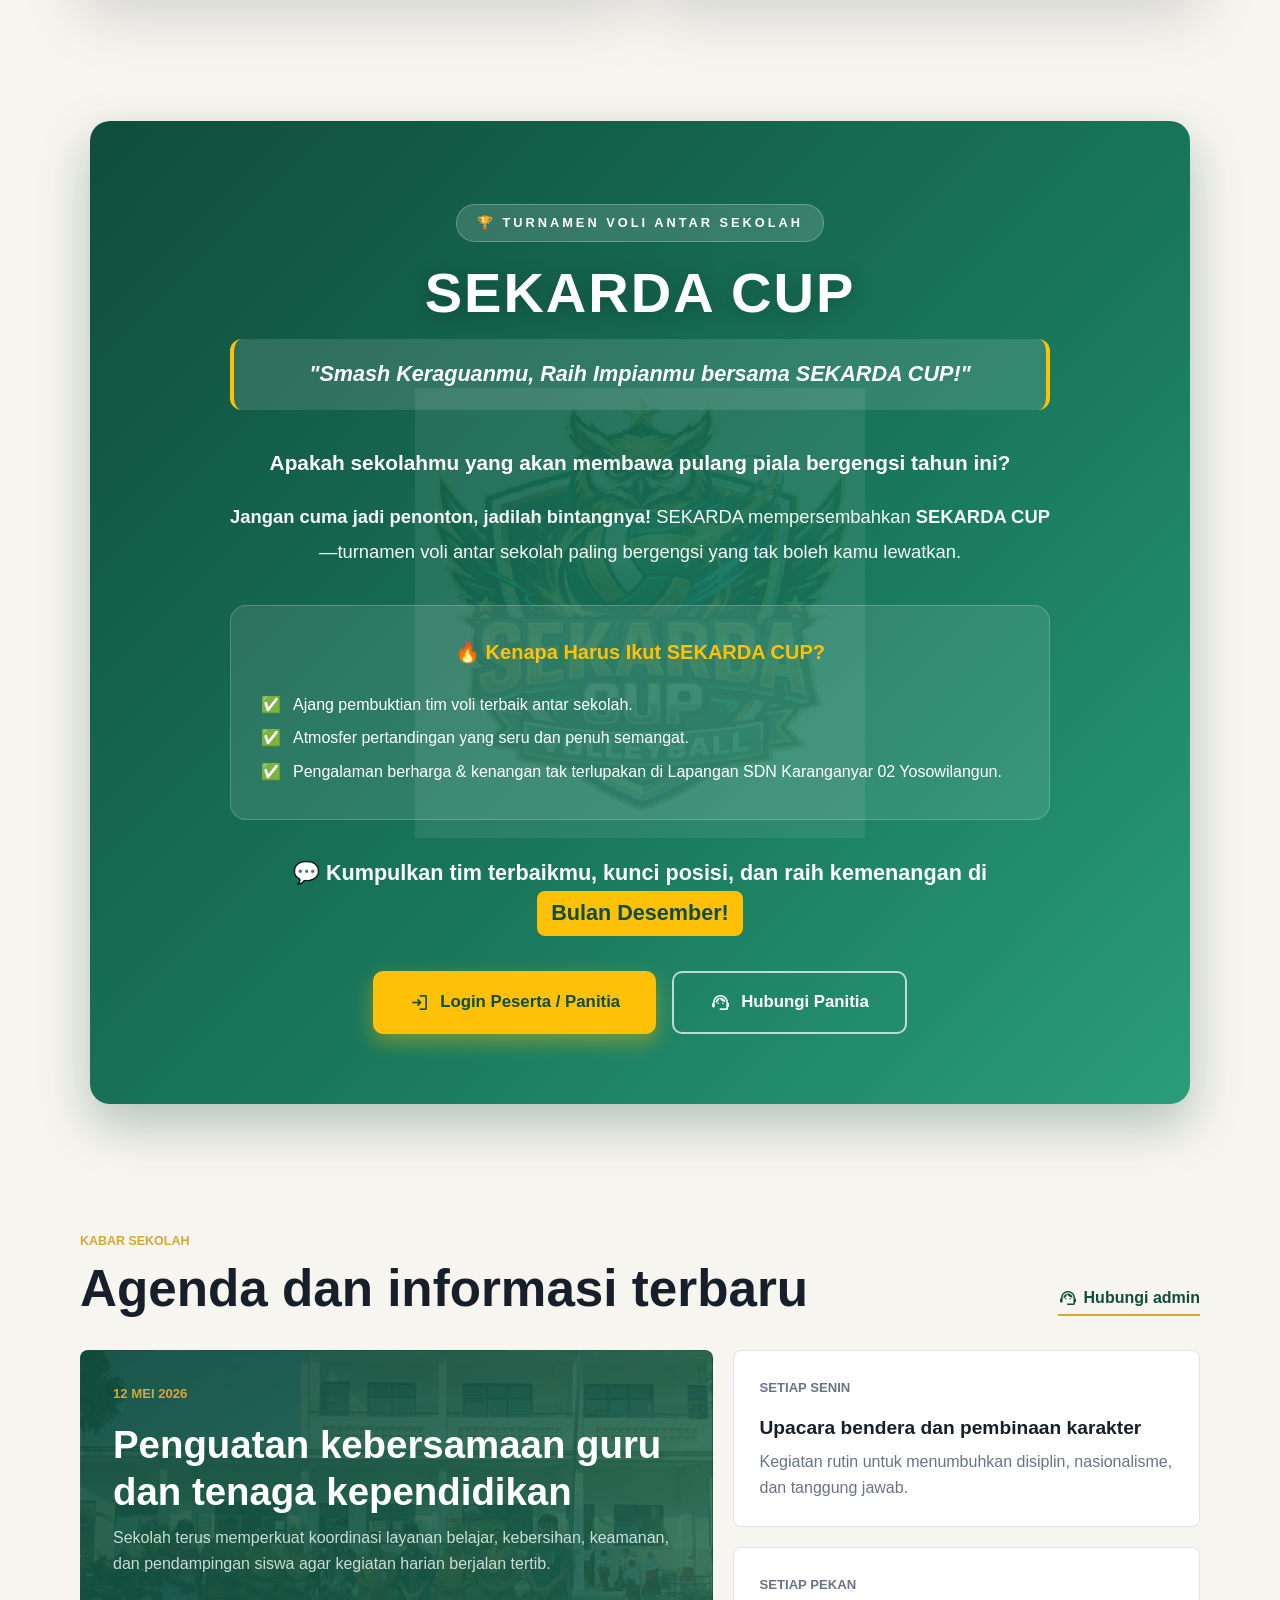
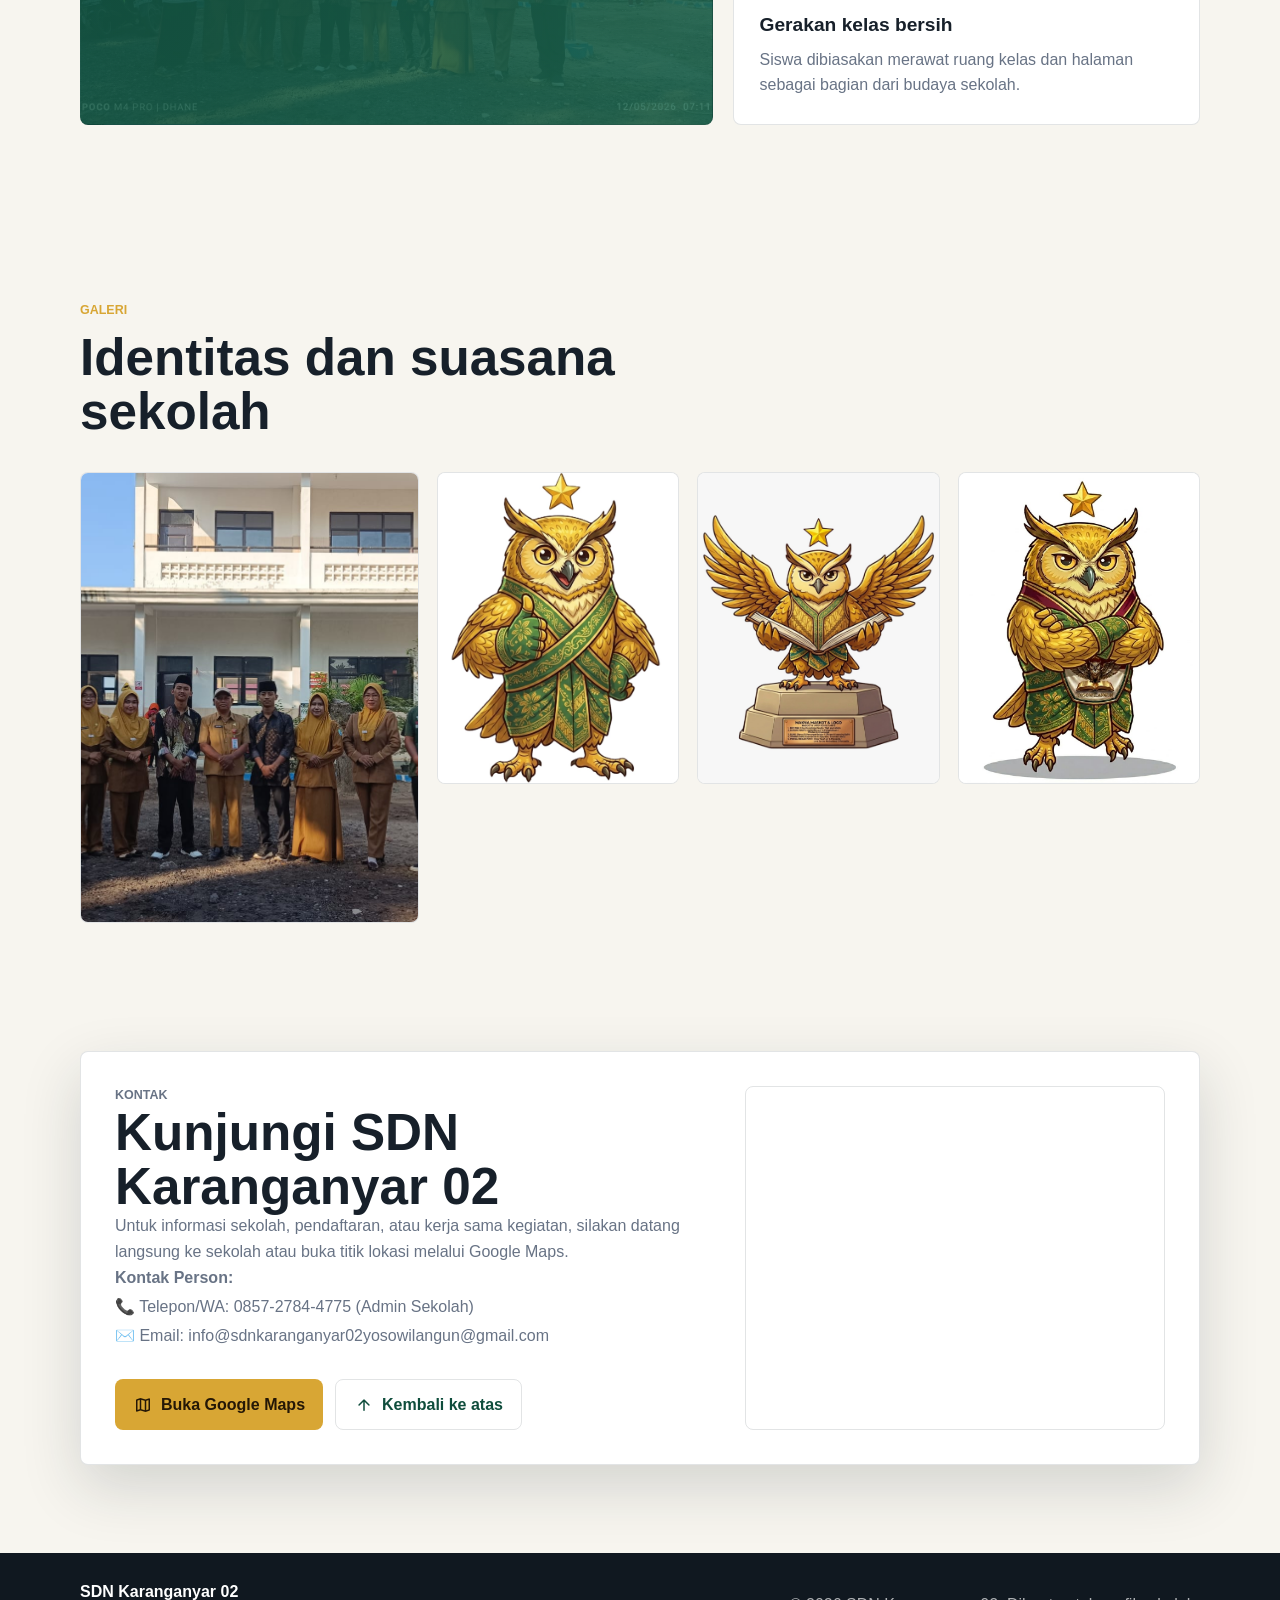
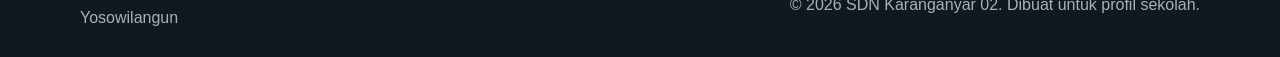
==== commit 76bc4eeb: "Update index.html" ====
--- a/index.html
+++ b/index.html
@@ -51,16 +51,15 @@
         <a href="#program">Program</a>
         <a href="#jadwal">Jadwal</a>
         <a href="#layanan">Layanan</a>
-        <a href="#sekarda-cup">Sekarda Cup</a> <!-- BARU -->
+        <a href="#sekarda-cup">Sekarda Cup</a>
         <a href="#berita">Berita</a>
         <a href="#galeri">Galeri</a>
         <a href="#kontak">Kontak</a>
-        <!-- ========== BARU: Tombol Login ========== -->
+        <!-- ========== Tombol Login ========== -->
         <a href="login.html" class="button primary" style="margin-left: 8px; padding: 8px 18px; font-size: 0.9rem;">
           <span class="material-symbols-rounded" aria-hidden="true" style="font-size: 18px;">login</span>
           Login
         </a>
-        <!-- ========== AKHIR BARU ========== -->
       </nav>
     </header>
 
@@ -288,7 +287,7 @@
       </section>
 
       <!-- ================================================================ -->
-      <!-- ================= BARU: SECTION SEKARDA CUP ==================== -->
+      <!-- ================= SECTION SEKARDA CUP (WITH WATERMARK) ========= -->
       <!-- ================================================================ -->
       <section class="section" id="sekarda-cup" style="
         background: linear-gradient(135deg, #0f4d3c 0%, #1a7a5e 60%, #2a9d7a 100%);
@@ -298,8 +297,30 @@
         margin: 40px auto;
         max-width: 1100px;
         box-shadow: 0 20px 50px rgba(15, 77, 60, 0.3);
+        position: relative; /* Wajib ditambah agar watermark terkunci di dalam kotak */
+        overflow: hidden;   /* Wajib ditambah agar logo tidak keluar dari lengkungan border */
       ">
-        <div style="max-width: 820px; margin: 0 auto; text-align: center;">
+        
+        <!-- ================= WATERMARK LOGO ================= -->
+        <div style="
+          position: absolute;
+          top: 50%;
+          left: 50%;
+          transform: translate(-50%, -50%);
+          width: 450px;
+          height: 450px;
+          background-image: url('assets/sekarda-cup.png'); 
+          background-size: contain;
+          background-repeat: no-repeat;
+          background-position: center;
+          opacity: 0.08; /* Angka 0.08 = sangat transparan. Naikkan ke 0.15 jika ingin lebih jelas */
+          pointer-events: none; /* Agar tidak menghalangi jika ada tombol di bawahnya */
+          z-index: 0;
+        "></div>
+        <!-- ================= AKHIR WATERMARK ================= -->
+
+        <!-- Konten Utama (diberi z-index: 1 agar berada DI ATAS watermark) -->
+        <div style="max-width: 820px; margin: 0 auto; text-align: center; position: relative; z-index: 1;">
 
           <!-- Label turnamen -->
           <p style="
@@ -414,7 +435,7 @@
 
           <!-- Tombol Aksi -->
           <div style="display: flex; gap: 16px; justify-content: center; flex-wrap: wrap;">
-            <!-- BARU: Tombol Login -->
+            <!-- Tombol Login -->
             <a href="login.html" style="
               display: inline-flex;
               align-items: center;
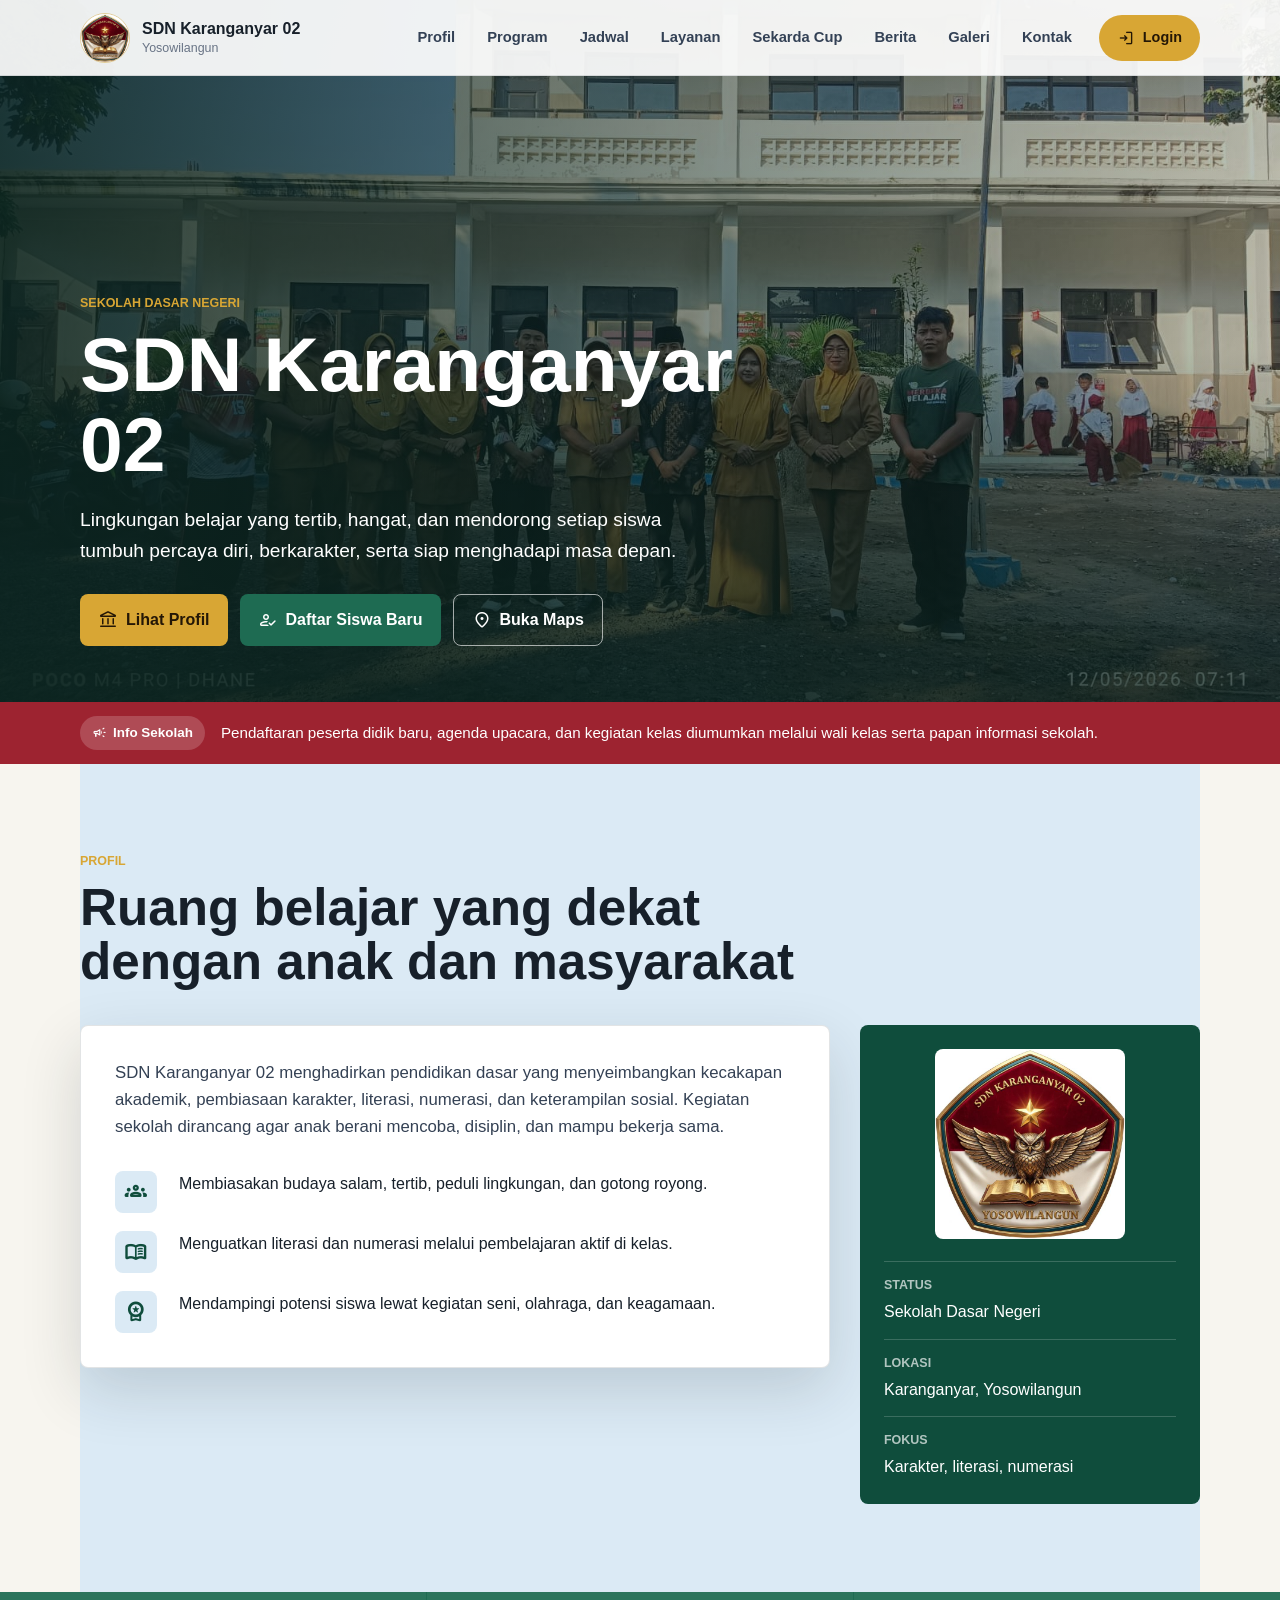
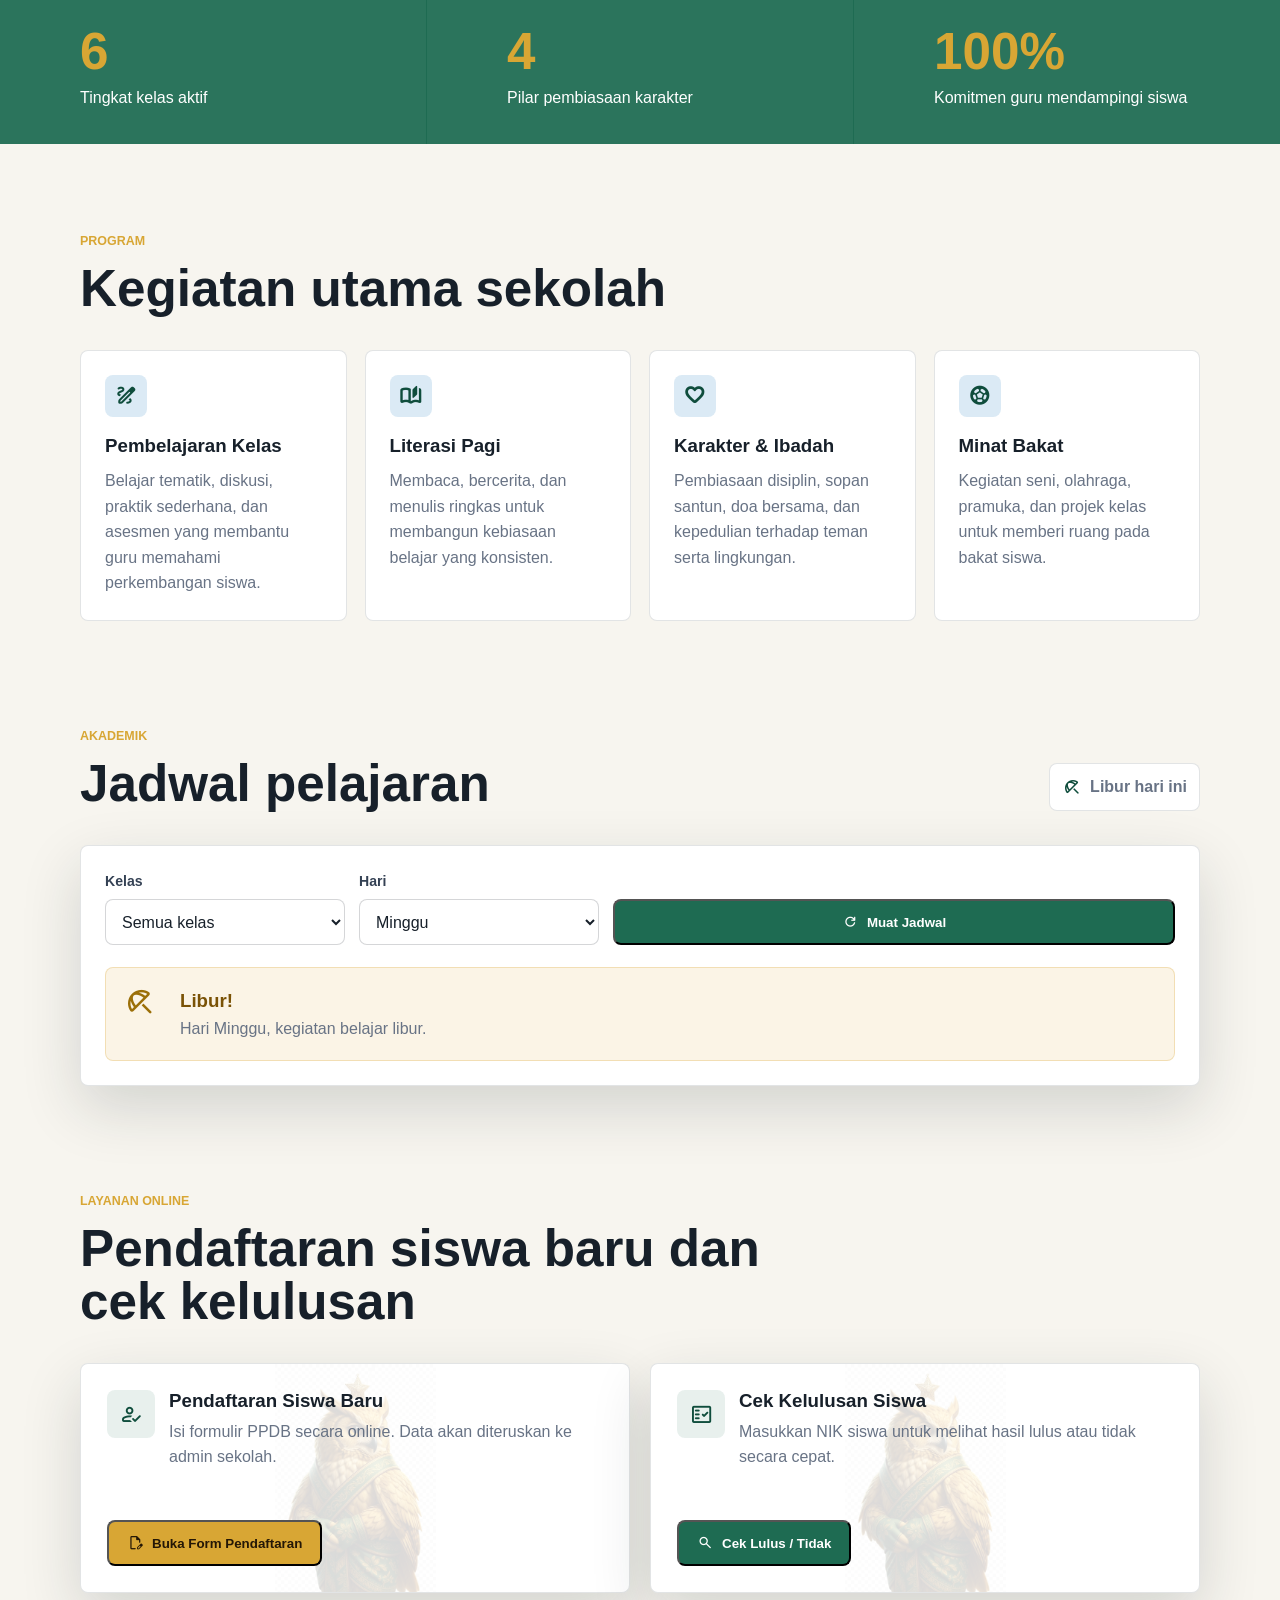
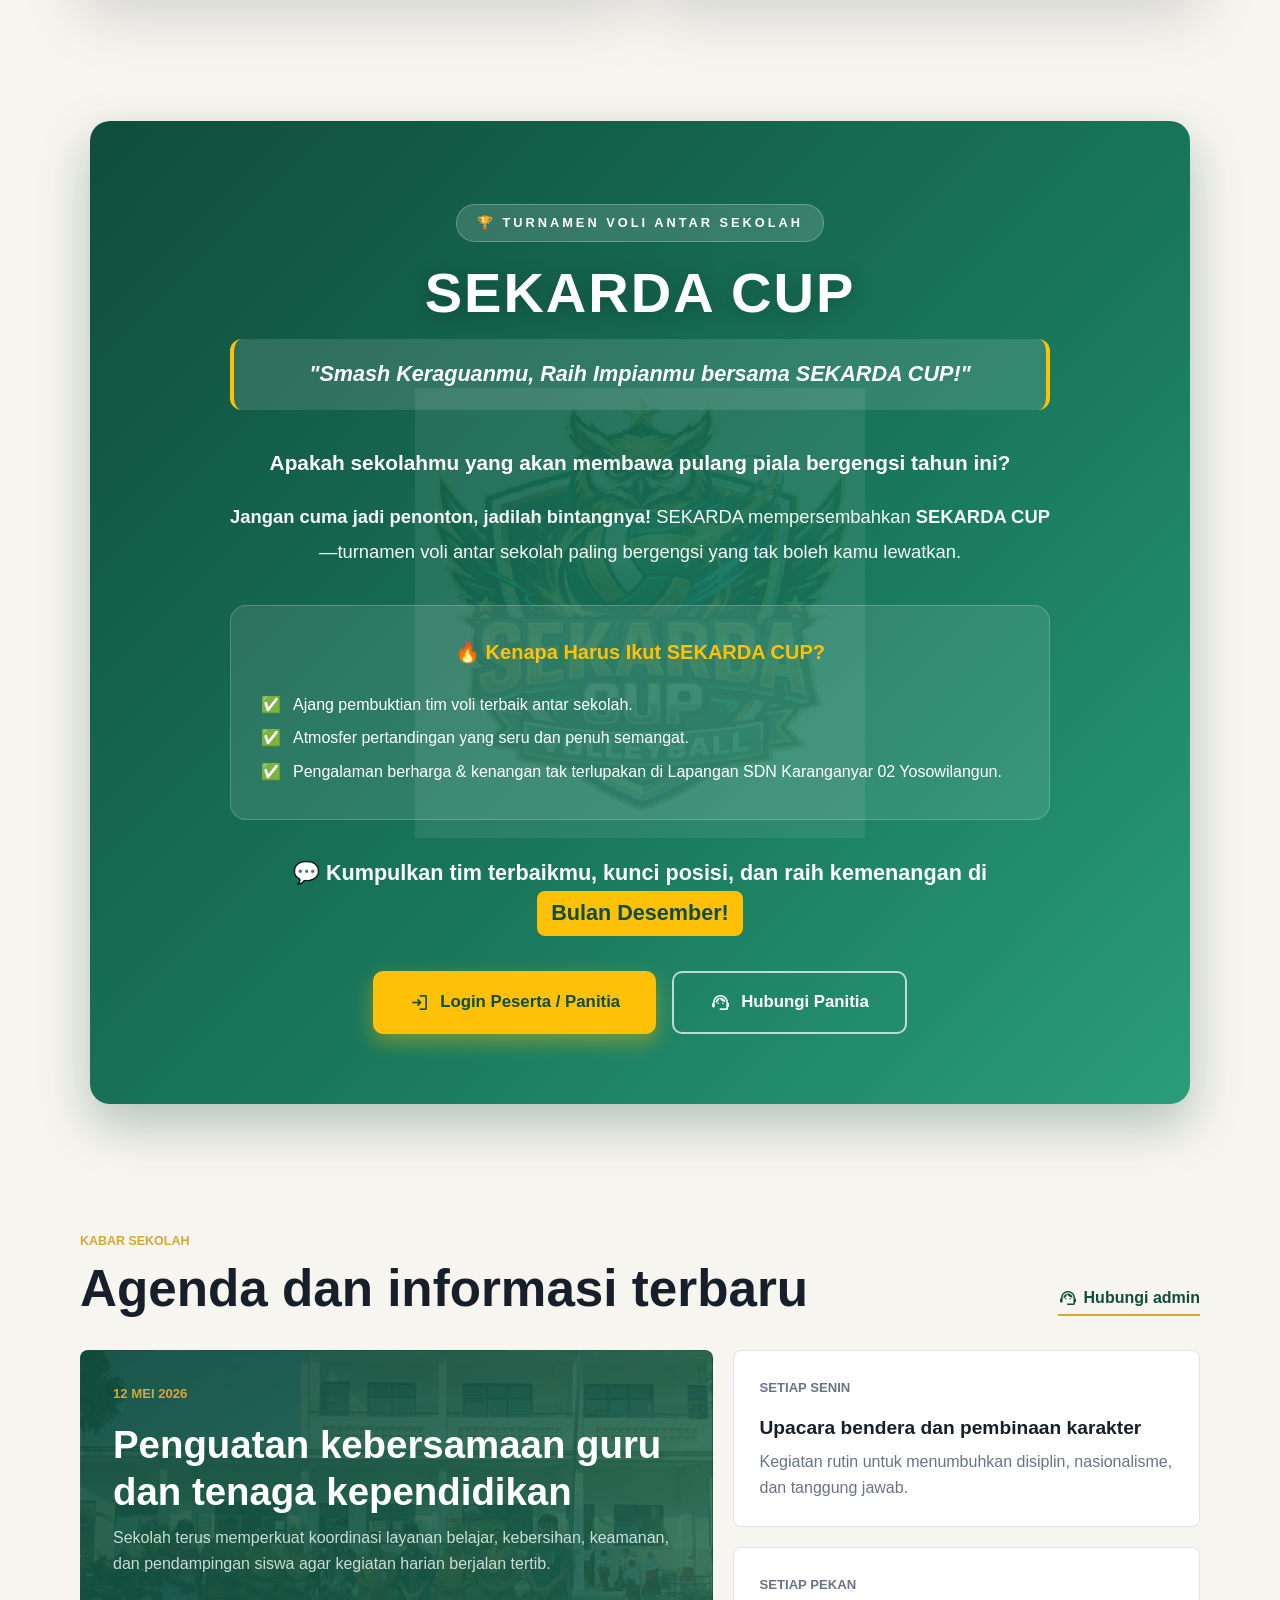
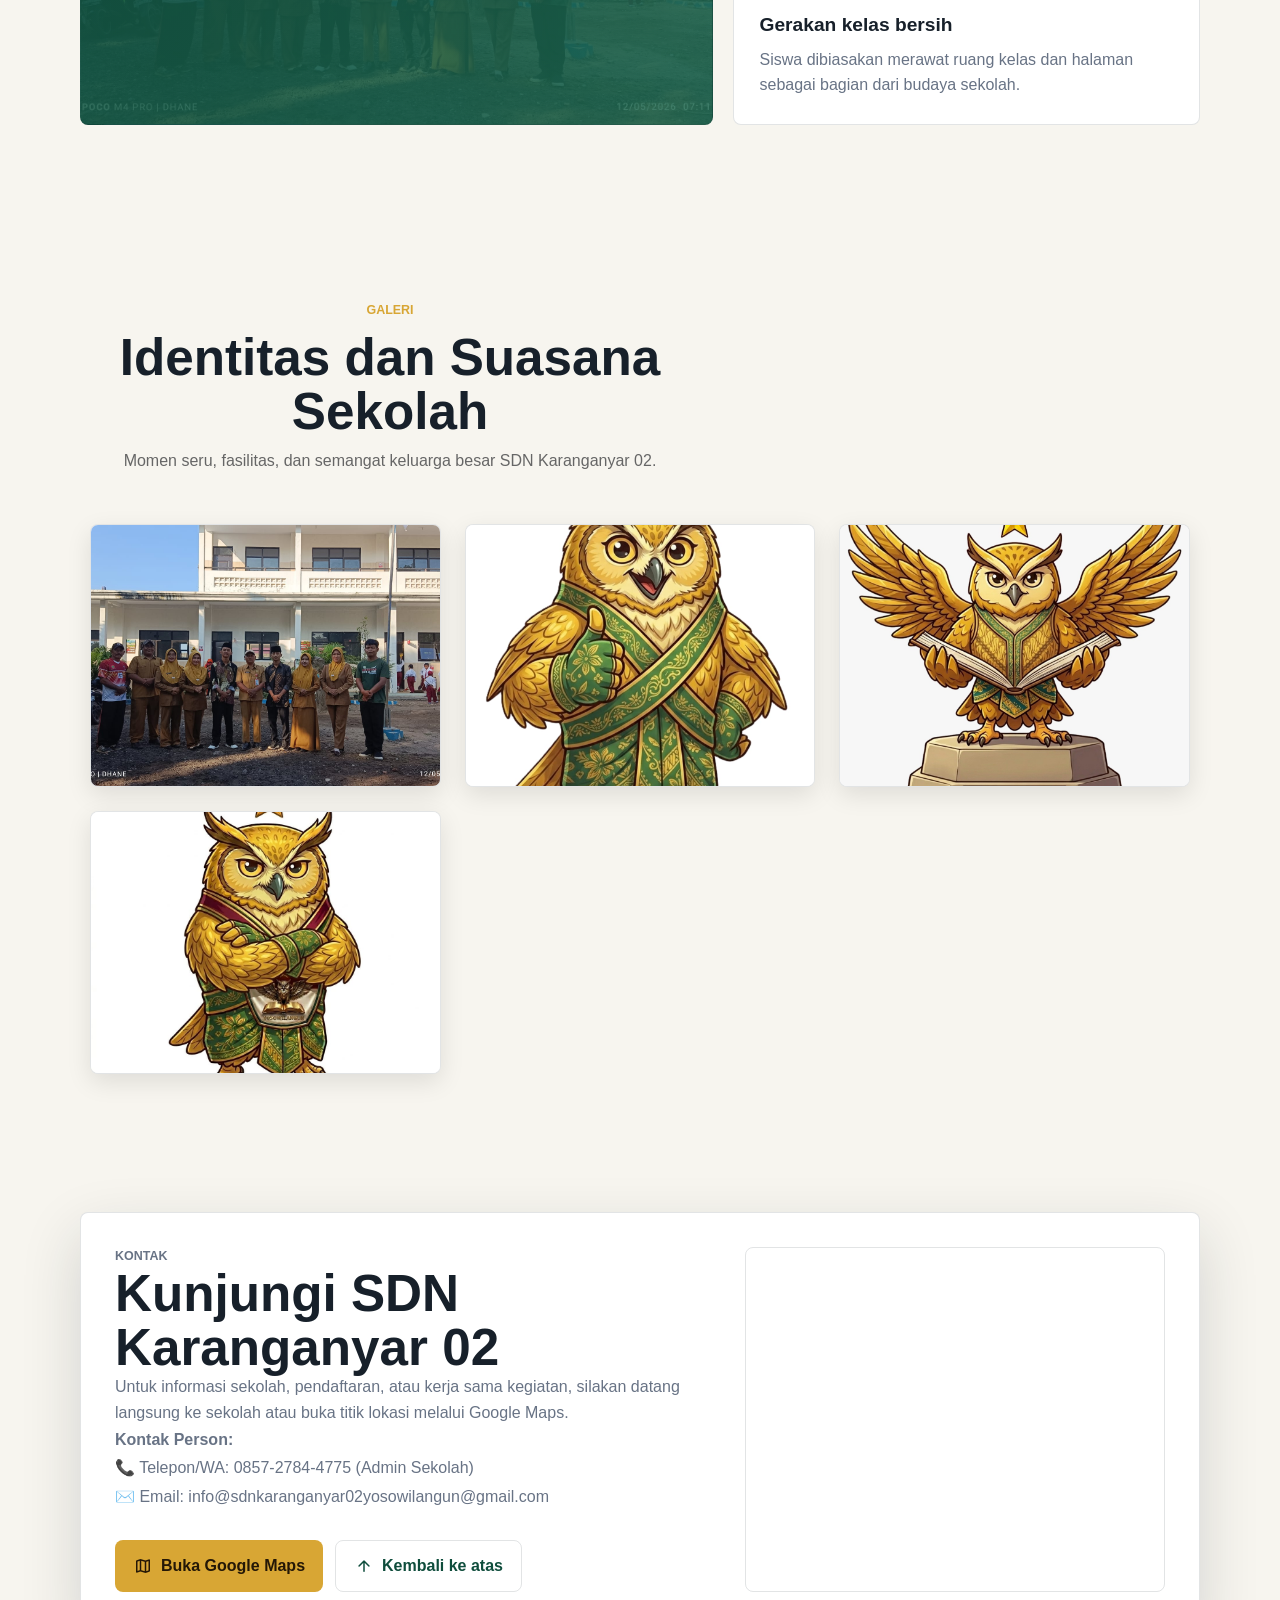
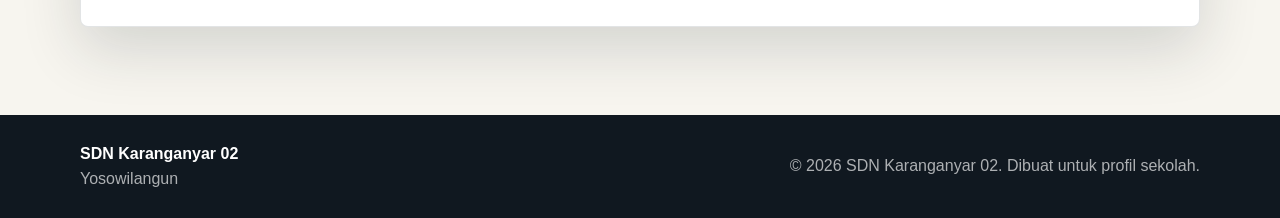
==== commit 32e6433c: "Update index.html" ====
--- a/index.html
+++ b/index.html
@@ -19,6 +19,75 @@
     <link rel="preconnect" href="https://fonts.gstatic.com" crossorigin>
     <link href="https://fonts.googleapis.com/css2?family=Material+Symbols+Rounded:opsz,wght,FILL,GRAD@20..48,400..700,0..1,0&display=swap" rel="stylesheet">
     <link rel="stylesheet" href="styles.css">
+    
+    <!-- ========================================= -->
+    <!-- CSS KHUSUS GALERI PREMIUM (BARU DITAMBAHKAN) -->
+    <!-- ========================================= -->
+    <style>
+      .gallery-grid {
+        display: grid;
+        grid-template-columns: repeat(auto-fill, minmax(280px, 1fr));
+        gap: 24px;
+        padding: 10px;
+      }
+      .gallery-item {
+        position: relative;
+        border-radius: 16px;
+        overflow: hidden;
+        box-shadow: 0 8px 24px rgba(0, 0, 0, 0.1);
+        cursor: pointer;
+        aspect-ratio: 4 / 3; /* Bikin semua foto ukurannya sama rata */
+        background: #f0f0f0;
+      }
+      .gallery-item img {
+        width: 100%;
+        height: 100%;
+        object-fit: cover; /* Biar foto nggak gepeng */
+        transition: transform 0.5s ease;
+      }
+      .gallery-item:hover img {
+        transform: scale(1.1); /* Efek zoom saat disentuh mouse */
+      }
+      .gallery-overlay {
+        position: absolute;
+        top: 0; left: 0; right: 0; bottom: 0;
+        background: linear-gradient(to top, rgba(15, 77, 60, 0.9) 0%, rgba(15, 77, 60, 0) 100%);
+        opacity: 0; /* Awalnya transparan */
+        transition: opacity 0.3s ease;
+        display: flex;
+        flex-direction: column;
+        justify-content: flex-end;
+        align-items: center;
+        padding: 20px;
+        text-align: center;
+      }
+      .gallery-item:hover .gallery-overlay {
+        opacity: 1; /* Muncul saat di-hover */
+      }
+      .gallery-overlay span {
+        color: #ffc107;
+        font-size: 32px;
+        margin-bottom: 8px;
+        transform: translateY(20px);
+        transition: transform 0.3s ease;
+      }
+      .gallery-overlay figcaption {
+        color: #fff;
+        font-weight: 700;
+        font-size: 1rem;
+        transform: translateY(20px);
+        transition: transform 0.3s ease;
+        font-family: 'Inter', sans-serif;
+      }
+      .gallery-item:hover .gallery-overlay span,
+      .gallery-item:hover .gallery-overlay figcaption {
+        transform: translateY(0); /* Animasi teks naik */
+      }
+      @media (max-width: 600px) {
+        .gallery-grid { grid-template-columns: 1fr; gap: 16px; }
+        .gallery-item { aspect-ratio: 16 / 9; }
+      }
+    </style>
   </head>
   <body class="is-loading">
     <div class="splash-screen" data-splash role="status" aria-live="polite" aria-label="Memuat website SDN Karanganyar 02">
@@ -297,8 +366,8 @@
         margin: 40px auto;
         max-width: 1100px;
         box-shadow: 0 20px 50px rgba(15, 77, 60, 0.3);
-        position: relative; /* Wajib ditambah agar watermark terkunci di dalam kotak */
-        overflow: hidden;   /* Wajib ditambah agar logo tidak keluar dari lengkungan border */
+        position: relative;
+        overflow: hidden;
       ">
         
         <!-- ================= WATERMARK LOGO ================= -->
@@ -313,16 +382,15 @@
           background-size: contain;
           background-repeat: no-repeat;
           background-position: center;
-          opacity: 0.08; /* Angka 0.08 = sangat transparan. Naikkan ke 0.15 jika ingin lebih jelas */
-          pointer-events: none; /* Agar tidak menghalangi jika ada tombol di bawahnya */
+          opacity: 0.08;
+          pointer-events: none;
           z-index: 0;
         "></div>
         <!-- ================= AKHIR WATERMARK ================= -->
 
-        <!-- Konten Utama (diberi z-index: 1 agar berada DI ATAS watermark) -->
+        <!-- Konten Utama -->
         <div style="max-width: 820px; margin: 0 auto; text-align: center; position: relative; z-index: 1;">
 
-          <!-- Label turnamen -->
           <p style="
             display: inline-block;
             text-transform: uppercase;
@@ -336,7 +404,6 @@
             border: 1px solid rgba(255, 255, 255, 0.25);
           ">🏆 Turnamen Voli Antar Sekolah</p>
 
-          <!-- Judul utama -->
           <h2 style="
             font-size: clamp(2.2rem, 6vw, 3.5rem);
             margin: 0 0 15px;
@@ -346,7 +413,6 @@
             line-height: 1.1;
           ">SEKARDA CUP</h2>
 
-          <!-- Tagline -->
           <p style="
             font-size: clamp(1rem, 2.5vw, 1.35rem);
             font-style: italic;
@@ -359,7 +425,6 @@
             border-right: 4px solid #ffc107;
           ">"Smash Keraguanmu, Raih Impianmu bersama SEKARDA CUP!"</p>
 
-          <!-- Paragraf pembuka -->
           <p style="
             font-size: clamp(1.05rem, 2.2vw, 1.3rem);
             font-weight: 700;
@@ -378,7 +443,6 @@
             paling bergengsi yang tak boleh kamu lewatkan.
           </p>
 
-          <!-- Kenapa harus ikut -->
           <div style="
             background: rgba(255, 255, 255, 0.1);
             border: 1px solid rgba(255, 255, 255, 0.2);
@@ -415,7 +479,6 @@
             </ul>
           </div>
 
-          <!-- Call to action -->
           <p style="
             font-size: clamp(1.1rem, 2.4vw, 1.35rem);
             font-weight: 800;
@@ -433,9 +496,7 @@
             ">Bulan Desember!</span>
           </p>
 
-          <!-- Tombol Aksi -->
           <div style="display: flex; gap: 16px; justify-content: center; flex-wrap: wrap;">
-            <!-- Tombol Login -->
             <a href="login.html" style="
               display: inline-flex;
               align-items: center;
@@ -454,7 +515,6 @@
               <span class="material-symbols-rounded" aria-hidden="true">login</span>
               Login Peserta / Panitia
             </a>
-            <!-- Tombol Hubungi Panitia -->
             <a href="#kontak" style="
               display: inline-flex;
               align-items: center;
@@ -512,30 +572,68 @@
         </div>
       </section>
 
+      <!-- ================================================================ -->
+      <!-- ================= SECTION GALERI BARU (PREMIUM) ================= -->
+      <!-- ================================================================ -->
       <section class="section gallery-section" id="galeri">
-        <div class="section-heading compact">
+        <div class="section-heading compact" style="text-align: center; margin-bottom: 40px;">
           <p class="eyebrow">Galeri</p>
-          <h2>Identitas dan suasana sekolah</h2>
-        </div>
+          <h2>Identitas dan Suasana Sekolah</h2>
+          <p style="color: #666; margin-top: 10px;">Momen seru, fasilitas, dan semangat keluarga besar SDN Karanganyar 02.</p>
+        </div>
+
         <div class="gallery-grid">
-          <figure class="wide">
-            <img src="assets/guru.jpeg" alt="Guru dan tenaga kependidikan SDN Karanganyar 02 di halaman sekolah">
-            <figcaption>Guru dan tenaga kependidikan</figcaption>
+          <!-- Foto 1 -->
+          <figure class="gallery-item">
+            <img src="assets/guru.jpeg" alt="Guru dan tenaga kependidikan">
+            <div class="gallery-overlay">
+              <span class="material-symbols-rounded">groups</span>
+              <figcaption>Guru dan Tenaga Kependidikan</figcaption>
+            </div>
           </figure>
-          <figure>
+
+          <!-- Foto 2 -->
+          <figure class="gallery-item">
             <img src="assets/2.jpeg" alt="Maskot SDN Karanganyar 02">
-            <figcaption>Maskot sekolah</figcaption>
+            <div class="gallery-overlay">
+              <span class="material-symbols-rounded">mascot</span>
+              <figcaption>Maskot Sekolah</figcaption>
+            </div>
           </figure>
-          <figure>
+
+          <!-- Foto 3 -->
+          <figure class="gallery-item">
             <img src="assets/3.jpeg" alt="Ilustrasi identitas sekolah">
-            <figcaption>Semangat belajar</figcaption>
+            <div class="gallery-overlay">
+              <span class="material-symbols-rounded">menu_book</span>
+              <figcaption>Semangat Belajar</figcaption>
+            </div>
           </figure>
-          <figure>
+
+          <!-- Foto 4 -->
+          <figure class="gallery-item">
             <img src="assets/4.jpeg" alt="Ilustrasi karakter sekolah">
-            <figcaption>Karakter kuat</figcaption>
+            <div class="gallery-overlay">
+              <span class="material-symbols-rounded">workspace_premium</span>
+              <figcaption>Karakter Kuat</figcaption>
+            </div>
           </figure>
-        </div>
-      </section>
+          
+          <!-- 
+            TAMBAHAN: Kamu bisa copy-paste baris figure di atas untuk nambah foto baru.
+            Pastikan ganti src="assets/namafoto.jpeg" dengan foto kegiatanmu.
+            Contoh: 
+          <figure class="gallery-item">
+            <img src="assets/foto-kegiatan-baru.jpg" alt="Kegiatan Sekolah">
+            <div class="gallery-overlay">
+              <span class="material-symbols-rounded">sports_volleyball</span>
+              <figcaption>Kegiatan Voli</figcaption>
+            </div>
+          </figure>
+          -->
+        </div>
+      </section>
+      <!-- ================= AKHIR SECTION GALERI ========================= -->
 
       <section class="section contact-section" id="kontak">
         <div class="contact-card">
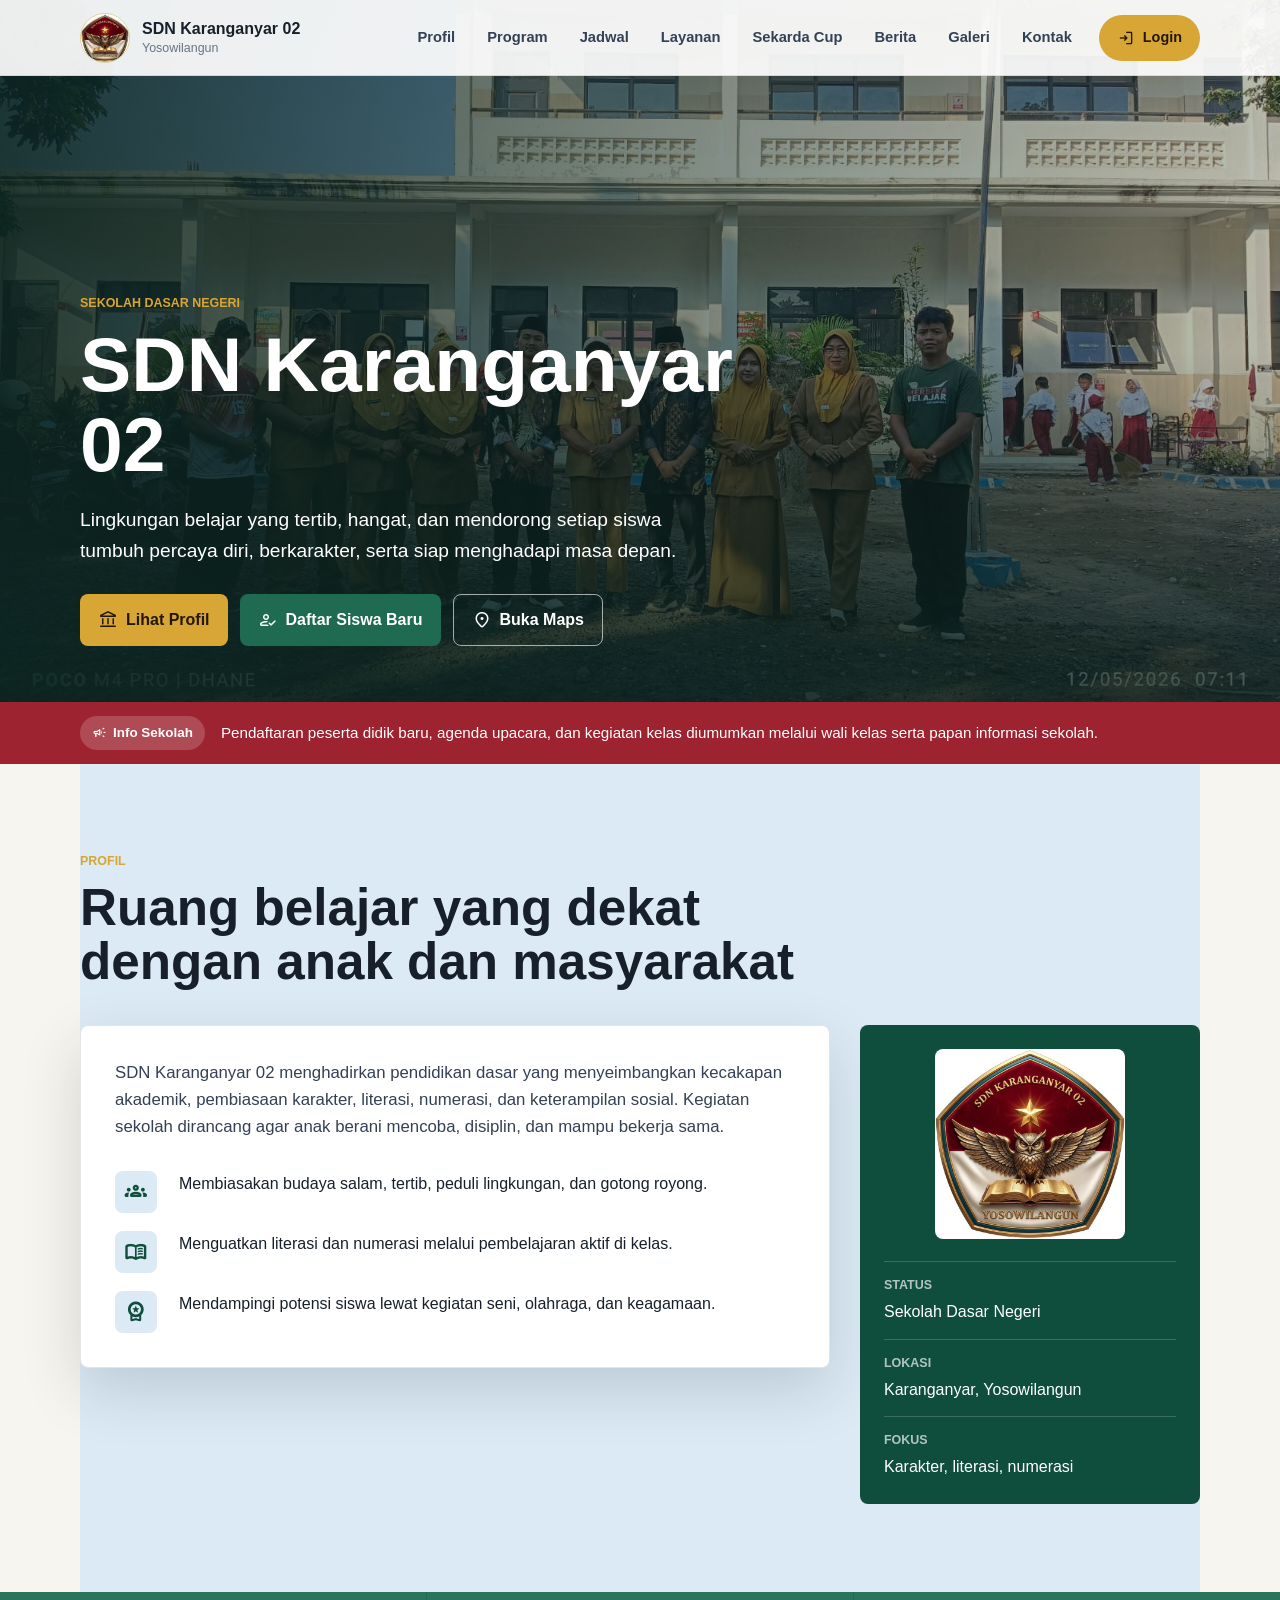
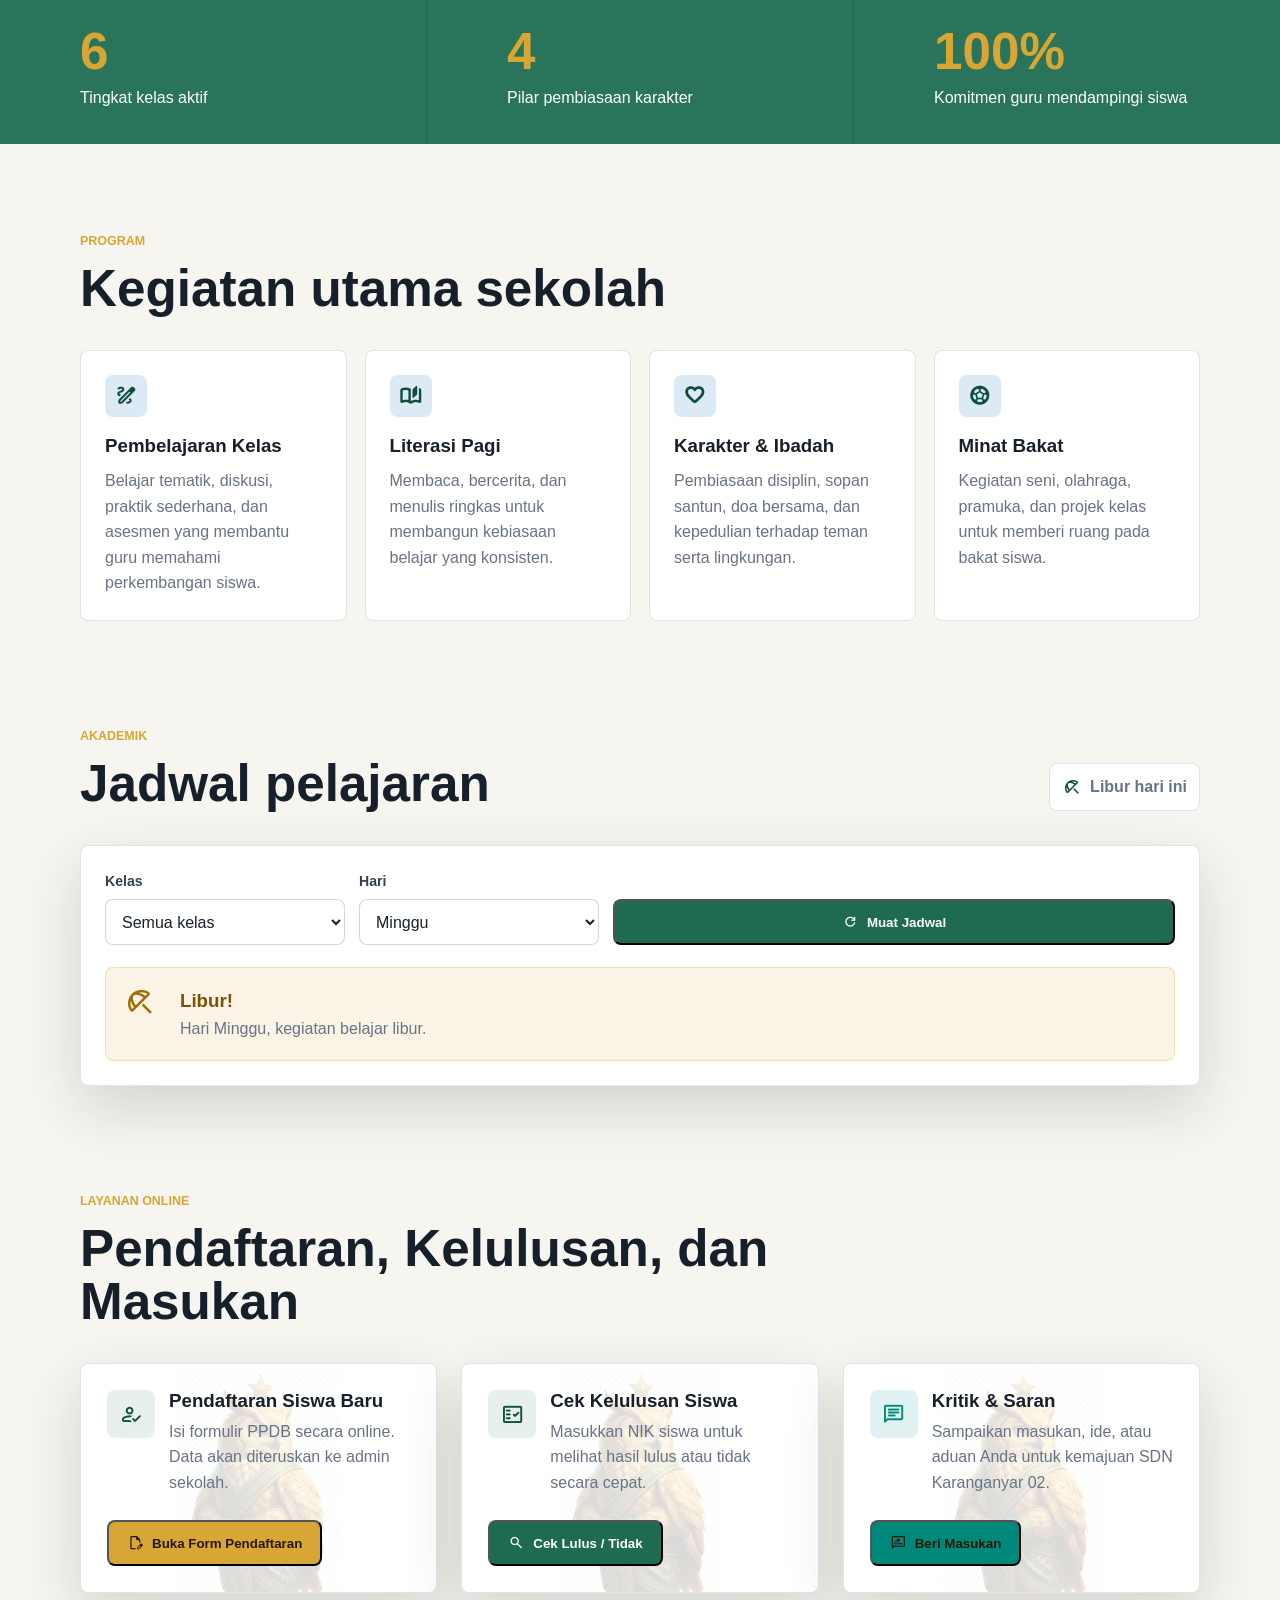
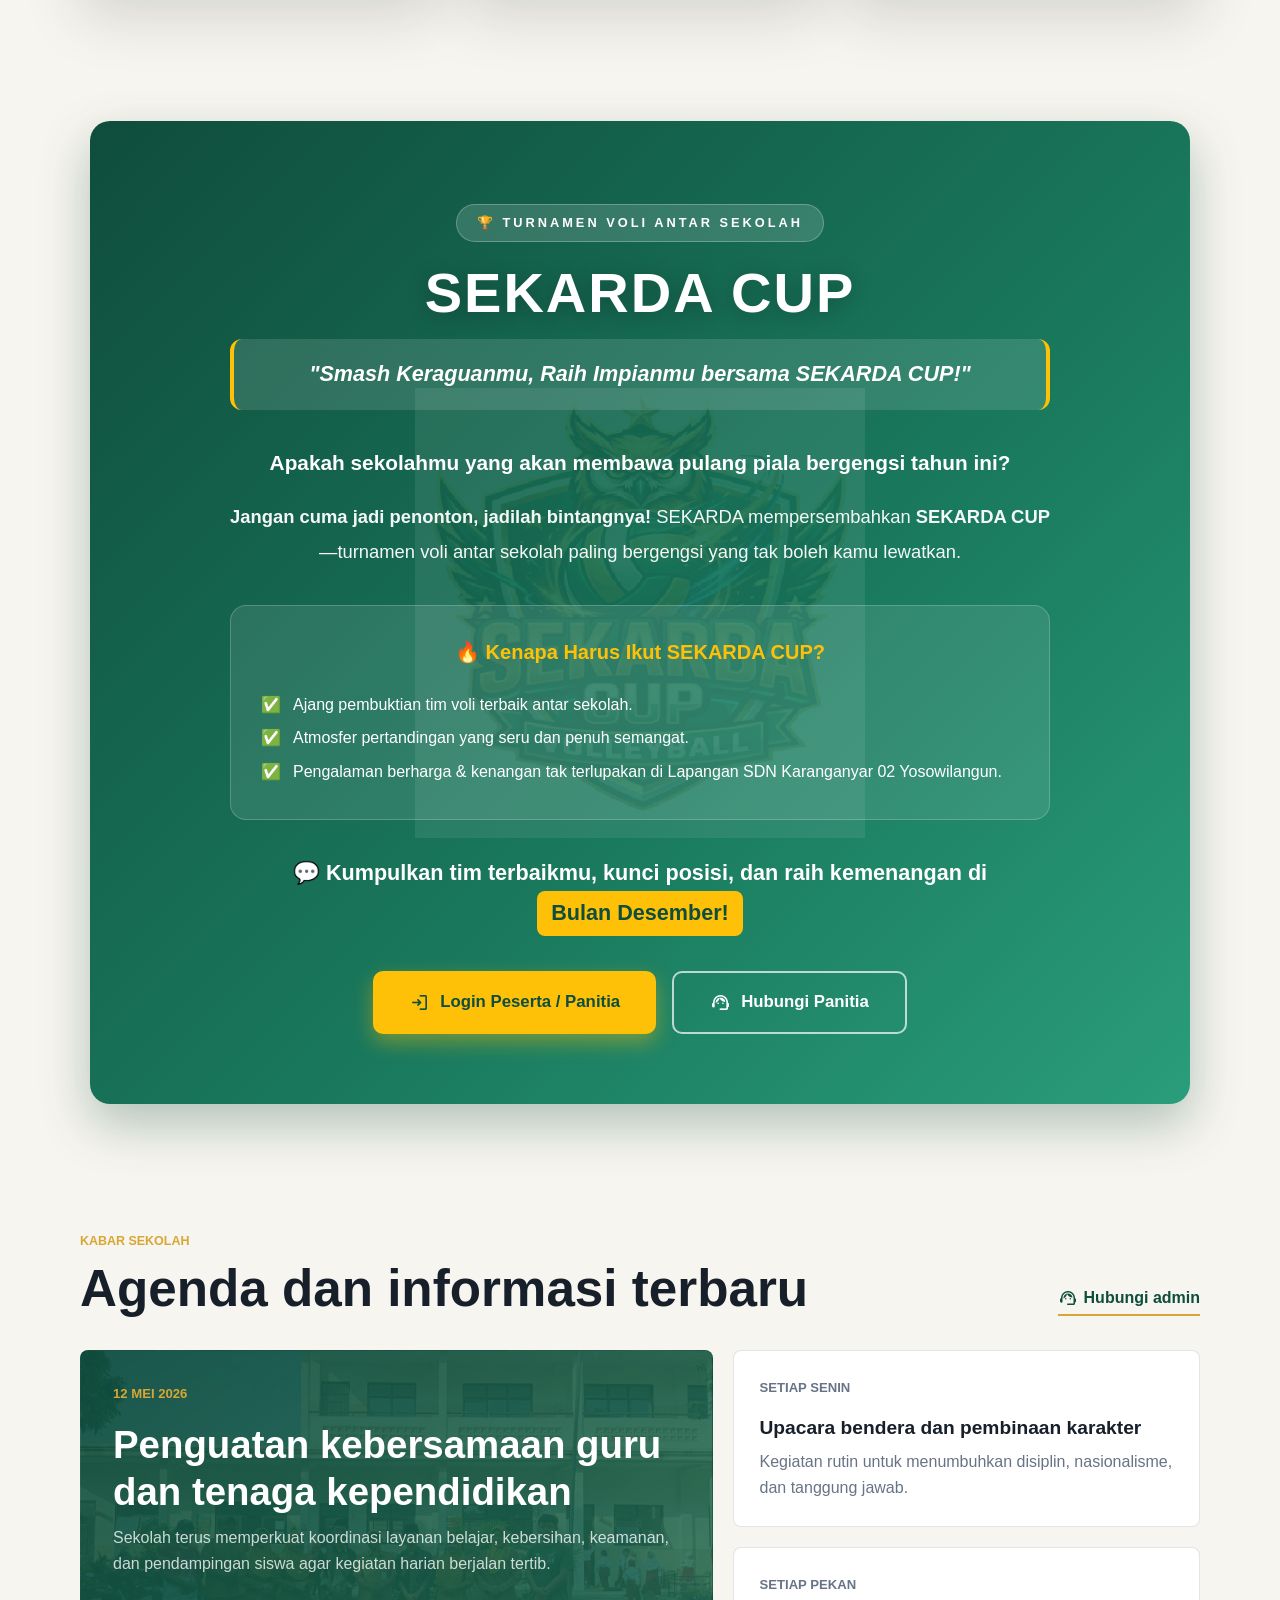
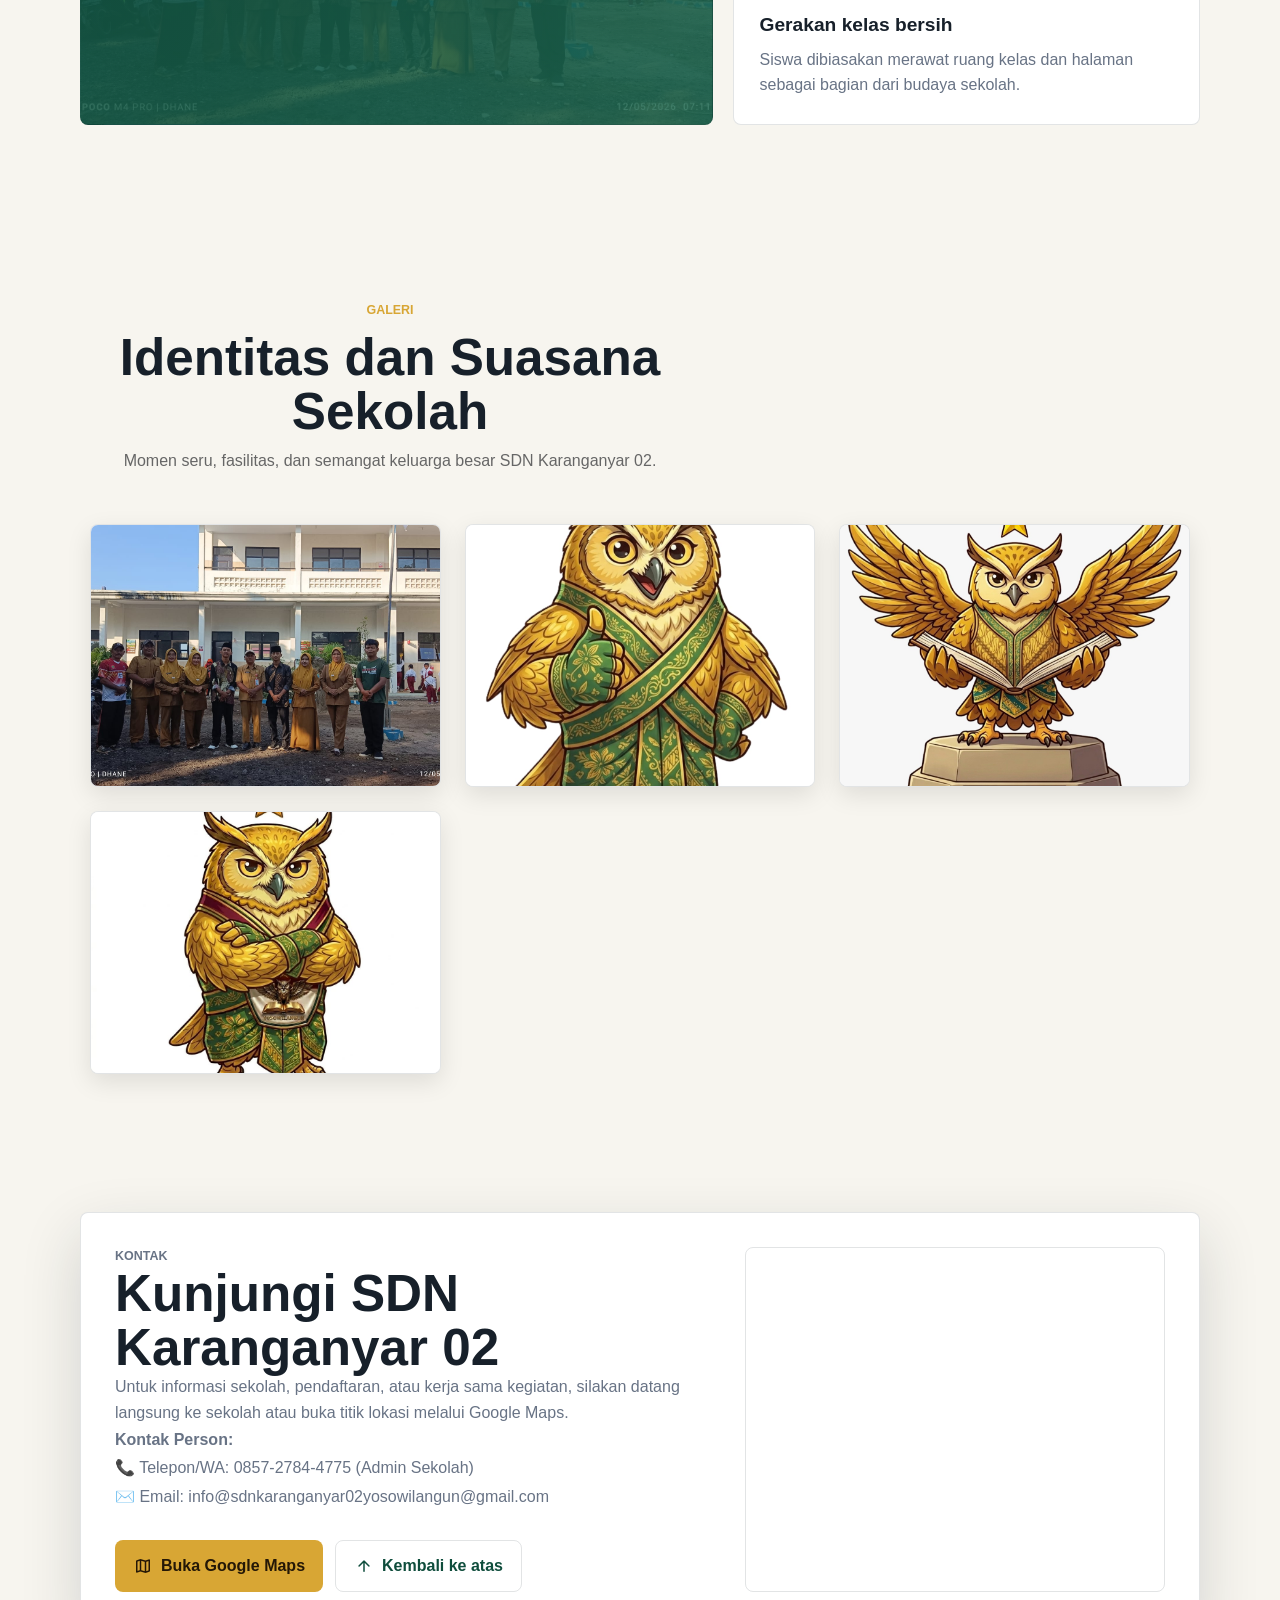
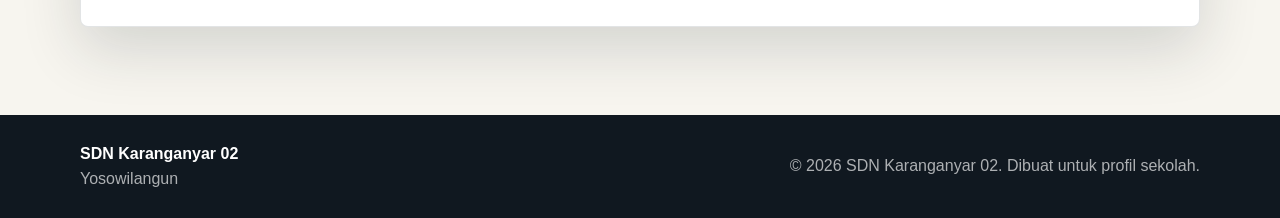
==== commit 06b46ca7: "Update index.html" ====
--- a/index.html
+++ b/index.html
@@ -21,7 +21,7 @@
     <link rel="stylesheet" href="styles.css">
     
     <!-- ========================================= -->
-    <!-- CSS KHUSUS GALERI PREMIUM (BARU DITAMBAHKAN) -->
+    <!-- CSS KHUSUS GALERI PREMIUM -->
     <!-- ========================================= -->
     <style>
       .gallery-grid {
@@ -36,23 +36,23 @@
         overflow: hidden;
         box-shadow: 0 8px 24px rgba(0, 0, 0, 0.1);
         cursor: pointer;
-        aspect-ratio: 4 / 3; /* Bikin semua foto ukurannya sama rata */
+        aspect-ratio: 4 / 3;
         background: #f0f0f0;
       }
       .gallery-item img {
         width: 100%;
         height: 100%;
-        object-fit: cover; /* Biar foto nggak gepeng */
+        object-fit: cover;
         transition: transform 0.5s ease;
       }
       .gallery-item:hover img {
-        transform: scale(1.1); /* Efek zoom saat disentuh mouse */
+        transform: scale(1.1);
       }
       .gallery-overlay {
         position: absolute;
         top: 0; left: 0; right: 0; bottom: 0;
         background: linear-gradient(to top, rgba(15, 77, 60, 0.9) 0%, rgba(15, 77, 60, 0) 100%);
-        opacity: 0; /* Awalnya transparan */
+        opacity: 0;
         transition: opacity 0.3s ease;
         display: flex;
         flex-direction: column;
@@ -61,9 +61,7 @@
         padding: 20px;
         text-align: center;
       }
-      .gallery-item:hover .gallery-overlay {
-        opacity: 1; /* Muncul saat di-hover */
-      }
+      .gallery-item:hover .gallery-overlay { opacity: 1; }
       .gallery-overlay span {
         color: #ffc107;
         font-size: 32px;
@@ -81,11 +79,18 @@
       }
       .gallery-item:hover .gallery-overlay span,
       .gallery-item:hover .gallery-overlay figcaption {
-        transform: translateY(0); /* Animasi teks naik */
+        transform: translateY(0);
       }
       @media (max-width: 600px) {
         .gallery-grid { grid-template-columns: 1fr; gap: 16px; }
         .gallery-item { aspect-ratio: 16 / 9; }
+      }
+      
+      /* Penyesuaian untuk 3 Kartu Layanan agar rapi */
+      .services-layout {
+        display: grid;
+        grid-template-columns: repeat(auto-fit, minmax(300px, 1fr));
+        gap: 24px;
       }
     </style>
   </head>
@@ -321,10 +326,11 @@
       <section class="section services-section" id="layanan">
         <div class="section-heading">
           <p class="eyebrow">Layanan Online</p>
-          <h2>Pendaftaran siswa baru dan cek kelulusan</h2>
+          <h2>Pendaftaran, Kelulusan, dan Masukan</h2>
         </div>
 
         <div class="services-layout">
+          <!-- Kartu 1: PPDB -->
           <article class="service-card">
             <div class="service-card-header">
               <span class="service-icon material-symbols-rounded" aria-hidden="true">how_to_reg</span>
@@ -339,6 +345,7 @@
             </button>
           </article>
 
+          <!-- Kartu 2: Cek Kelulusan -->
           <article class="service-card">
             <div class="service-card-header">
               <span class="service-icon material-symbols-rounded" aria-hidden="true">fact_check</span>
@@ -350,6 +357,21 @@
             <button class="button primary alt service-action" type="button" data-modal-open="graduation-modal">
               <span class="material-symbols-rounded" aria-hidden="true">search</span>
               Cek Lulus / Tidak
+            </button>
+          </article>
+
+          <!-- Kartu 3: KRITIK & SARAN (BARU) -->
+          <article class="service-card">
+            <div class="service-card-header">
+              <span class="service-icon material-symbols-rounded" aria-hidden="true" style="background: #e0f2f1; color: #00897b;">chat</span>
+              <div>
+                <h3>Kritik & Saran</h3>
+                <p>Sampaikan masukan, ide, atau aduan Anda untuk kemajuan SDN Karanganyar 02.</p>
+              </div>
+            </div>
+            <button class="button primary service-action" type="button" data-modal-open="feedback-modal" style="background: #00897b;">
+              <span class="material-symbols-rounded" aria-hidden="true">rate_review</span>
+              Beri Masukan
             </button>
           </article>
         </div>
@@ -618,19 +640,6 @@
               <figcaption>Karakter Kuat</figcaption>
             </div>
           </figure>
-          
-          <!-- 
-            TAMBAHAN: Kamu bisa copy-paste baris figure di atas untuk nambah foto baru.
-            Pastikan ganti src="assets/namafoto.jpeg" dengan foto kegiatanmu.
-            Contoh: 
-          <figure class="gallery-item">
-            <img src="assets/foto-kegiatan-baru.jpg" alt="Kegiatan Sekolah">
-            <div class="gallery-overlay">
-              <span class="material-symbols-rounded">sports_volleyball</span>
-              <figcaption>Kegiatan Voli</figcaption>
-            </div>
-          </figure>
-          -->
         </div>
       </section>
       <!-- ================= AKHIR SECTION GALERI ========================= -->
@@ -674,6 +683,60 @@
       </section>
     </main>
 
+    <!-- ======================================================= -->
+    <!-- MODAL: KRITIK & SARAN (SUDAH DISESUAIKAN)               -->
+    <!-- ======================================================= -->
+    <div class="modal-backdrop" data-modal="feedback-modal" hidden>
+      <div class="modal-dialog" role="dialog" aria-modal="true" aria-labelledby="feedback-modal-title" tabindex="-1">
+        <button class="modal-close" type="button" data-modal-close aria-label="Tutup kritik saran">
+          <span class="material-symbols-rounded" aria-hidden="true">close</span>
+        </button>
+        <div class="modal-header">
+          <span class="service-icon material-symbols-rounded" aria-hidden="true" style="background: #e0f2f1; color: #00897b;">chat</span>
+          <div>
+            <p class="eyebrow">Kotak Masukan</p>
+            <h2 id="feedback-modal-title">Kritik & Saran</h2>
+            <p>Bantu kami membangun SDN Karanganyar 02 yang lebih baik.</p>
+          </div>
+        </div>
+
+        <form class="feedback-form" id="feedback-form" novalidate>
+          <div class="form-grid">
+            <label class="full">
+              <span>Nama Guru/Instansi yang ingin dikoreksi</span>
+              <select id="feedback-target" required>
+                <option value="">-- Pilih Nama --</option>
+                <option value="PAK SAMAK">PAK SAMAK</option>
+                <option value="BU TUSIYAM">BU TUSIYAM</option>
+                <option value="PAK NURYADI">PAK NURYADI</option>
+                <option value="BU DHANE">BU DHANE</option>
+                <option value="PAK RINDIK">PAK RINDIK</option>
+                <option value="BU ITA">BU ITA</option>
+                <option value="PAK GADING">PAK GADING</option>
+                <option value="BU TUMI">BU TUMI</option>
+                <option value="BU SINTA">BU SINTA</option>
+                <option value="BU DINDA">BU DINDA</option>
+                <option value="PAK WARTONO">PAK WARTONO</option>
+              </select>
+            </label>
+            <label class="full">
+              <span>Kritik dan Saran</span>
+              <textarea id="feedback-message" rows="4" required placeholder="Tuliskan kritik, saran, atau aduan Anda di sini..."></textarea>
+            </label>
+          </div>
+
+          <div class="form-footer">
+            <p class="form-status" id="feedback-status" role="status" aria-live="polite"></p>
+            <button class="button primary" type="submit" style="background: #00897b;">
+              <span class="material-symbols-rounded" aria-hidden="true">send</span>
+              Kirim Masukan
+            </button>
+          </div>
+        </form>
+      </div>
+    </div>
+
+    <!-- Modal Existing: PPDB -->
     <div class="modal-backdrop" data-modal="registration-modal" hidden>
       <div class="modal-dialog modal-dialog-wide" role="dialog" aria-modal="true" aria-labelledby="registration-modal-title" tabindex="-1">
         <button class="modal-close" type="button" data-modal-close aria-label="Tutup pendaftaran">
@@ -747,6 +810,7 @@
       </div>
     </div>
 
+    <!-- Modal Existing: Kelulusan -->
     <div class="modal-backdrop" data-modal="graduation-modal" hidden>
       <div class="modal-dialog" role="dialog" aria-modal="true" aria-labelledby="graduation-modal-title" tabindex="-1">
         <button class="modal-close" type="button" data-modal-close aria-label="Tutup cek kelulusan">
@@ -800,5 +864,40 @@
     </footer>
 
     <script src="script.js"></script>
+
+    <!-- ============================================================ -->
+    <!-- SCRIPT UNTUK KIRIM KRITIK SARAN KE GOOGLE FORM -->
+    <!-- ============================================================ -->
+    <script>
+      // 🔧 SUDAH SAYA ISI DENGAN LINK FORM KAMU
+      const URL_FORM_KRITIK = "https://docs.google.com/forms/d/e/1FAIpQLSeBMJ7bGwPs3o7LIB4g9zU8kV6LjmOj633qEeqjA0R2bZd8Kw/viewform";
+
+      const feedbackForm = document.getElementById('feedback-form');
+      const feedbackStatus = document.getElementById('feedback-status');
+
+      if (feedbackForm) {
+        feedbackForm.addEventListener('submit', function(e) {
+          e.preventDefault(); // Mencegah reload halaman
+
+          const target = document.getElementById('feedback-target').value;
+          const message = document.getElementById('feedback-message').value.trim();
+
+          // Validasi
+          if (!target || !message) {
+            feedbackStatus.style.color = '#c0392b';
+            feedbackStatus.textContent = '⚠️ Semua kolom wajib diisi!';
+            return;
+          }
+
+          feedbackStatus.style.color = '#00897b';
+          feedbackStatus.textContent = '✅ Berhasil! Mengarahkan ke Google Form...';
+
+          // Redirect ke Google Form
+          setTimeout(() => {
+            window.location.href = URL_FORM_KRITIK;
+          }, 1000);
+        });
+      }
+    </script>
   </body>
 </html>
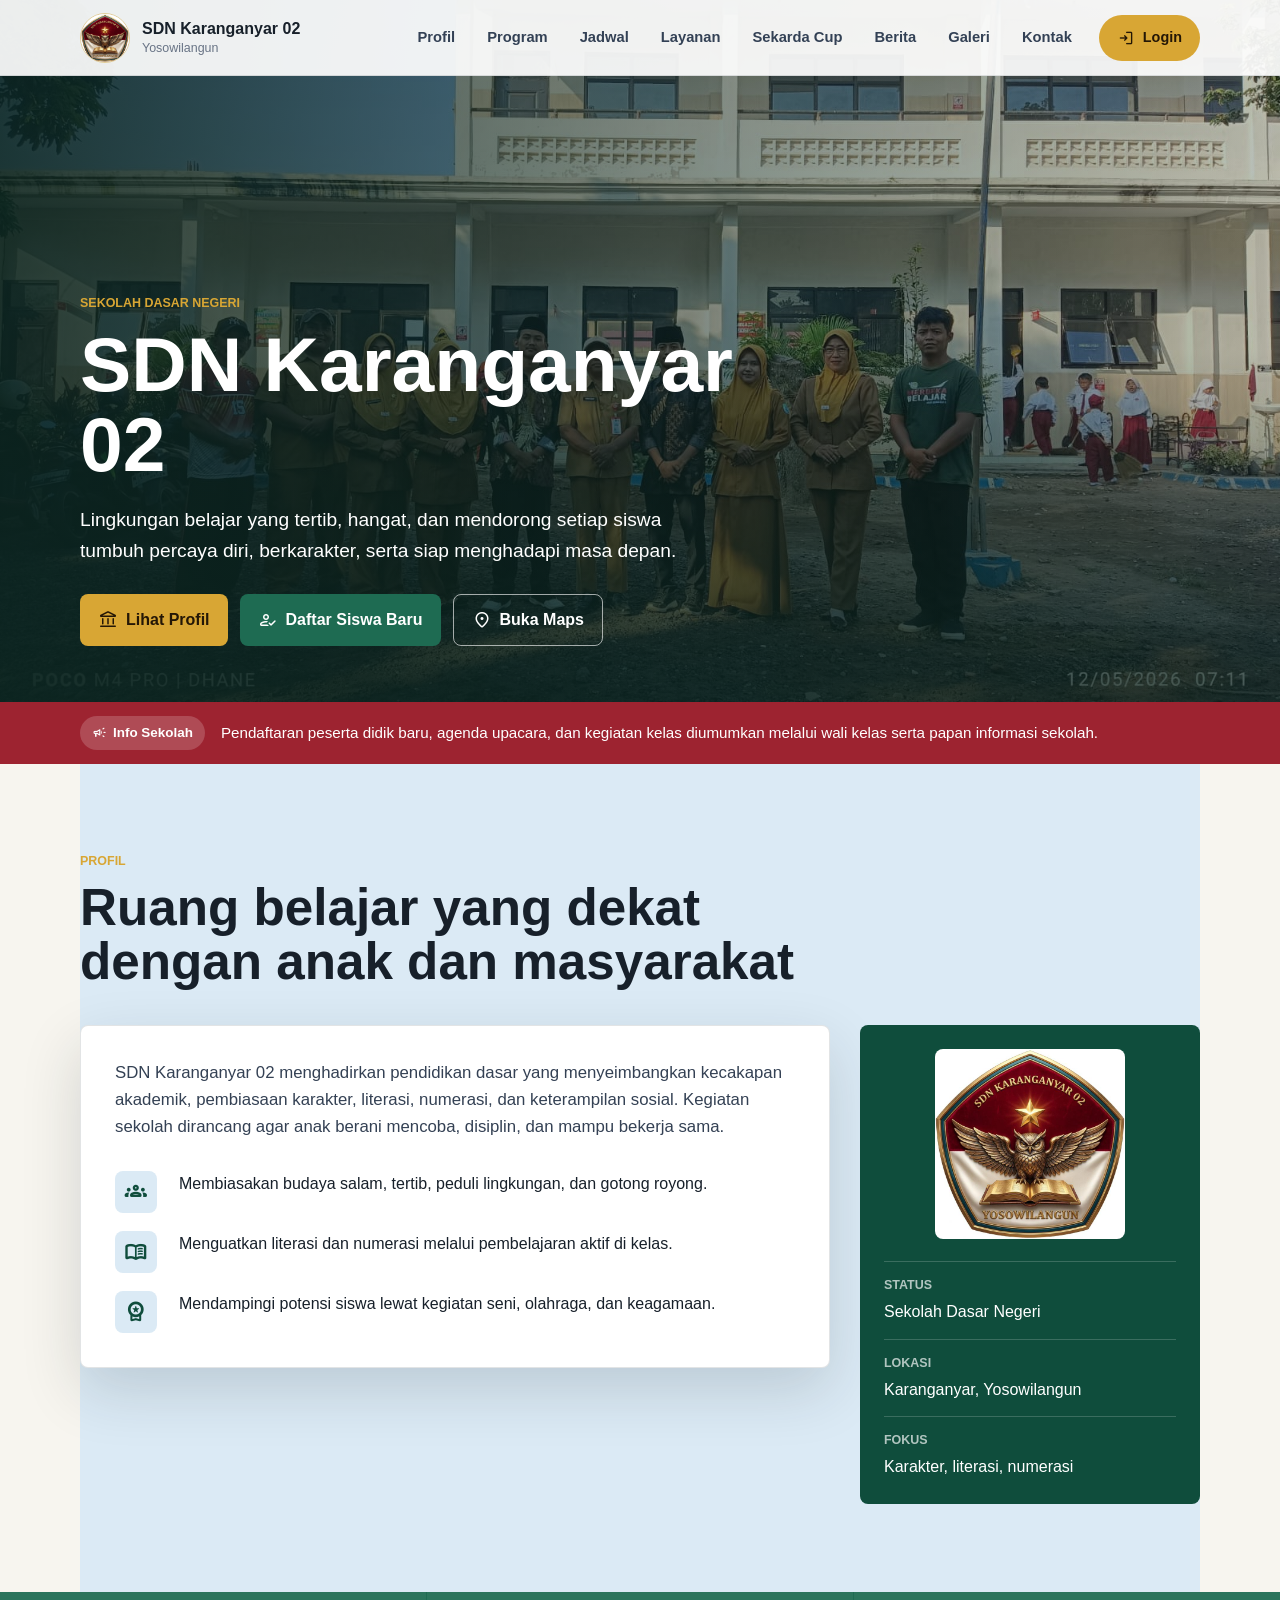
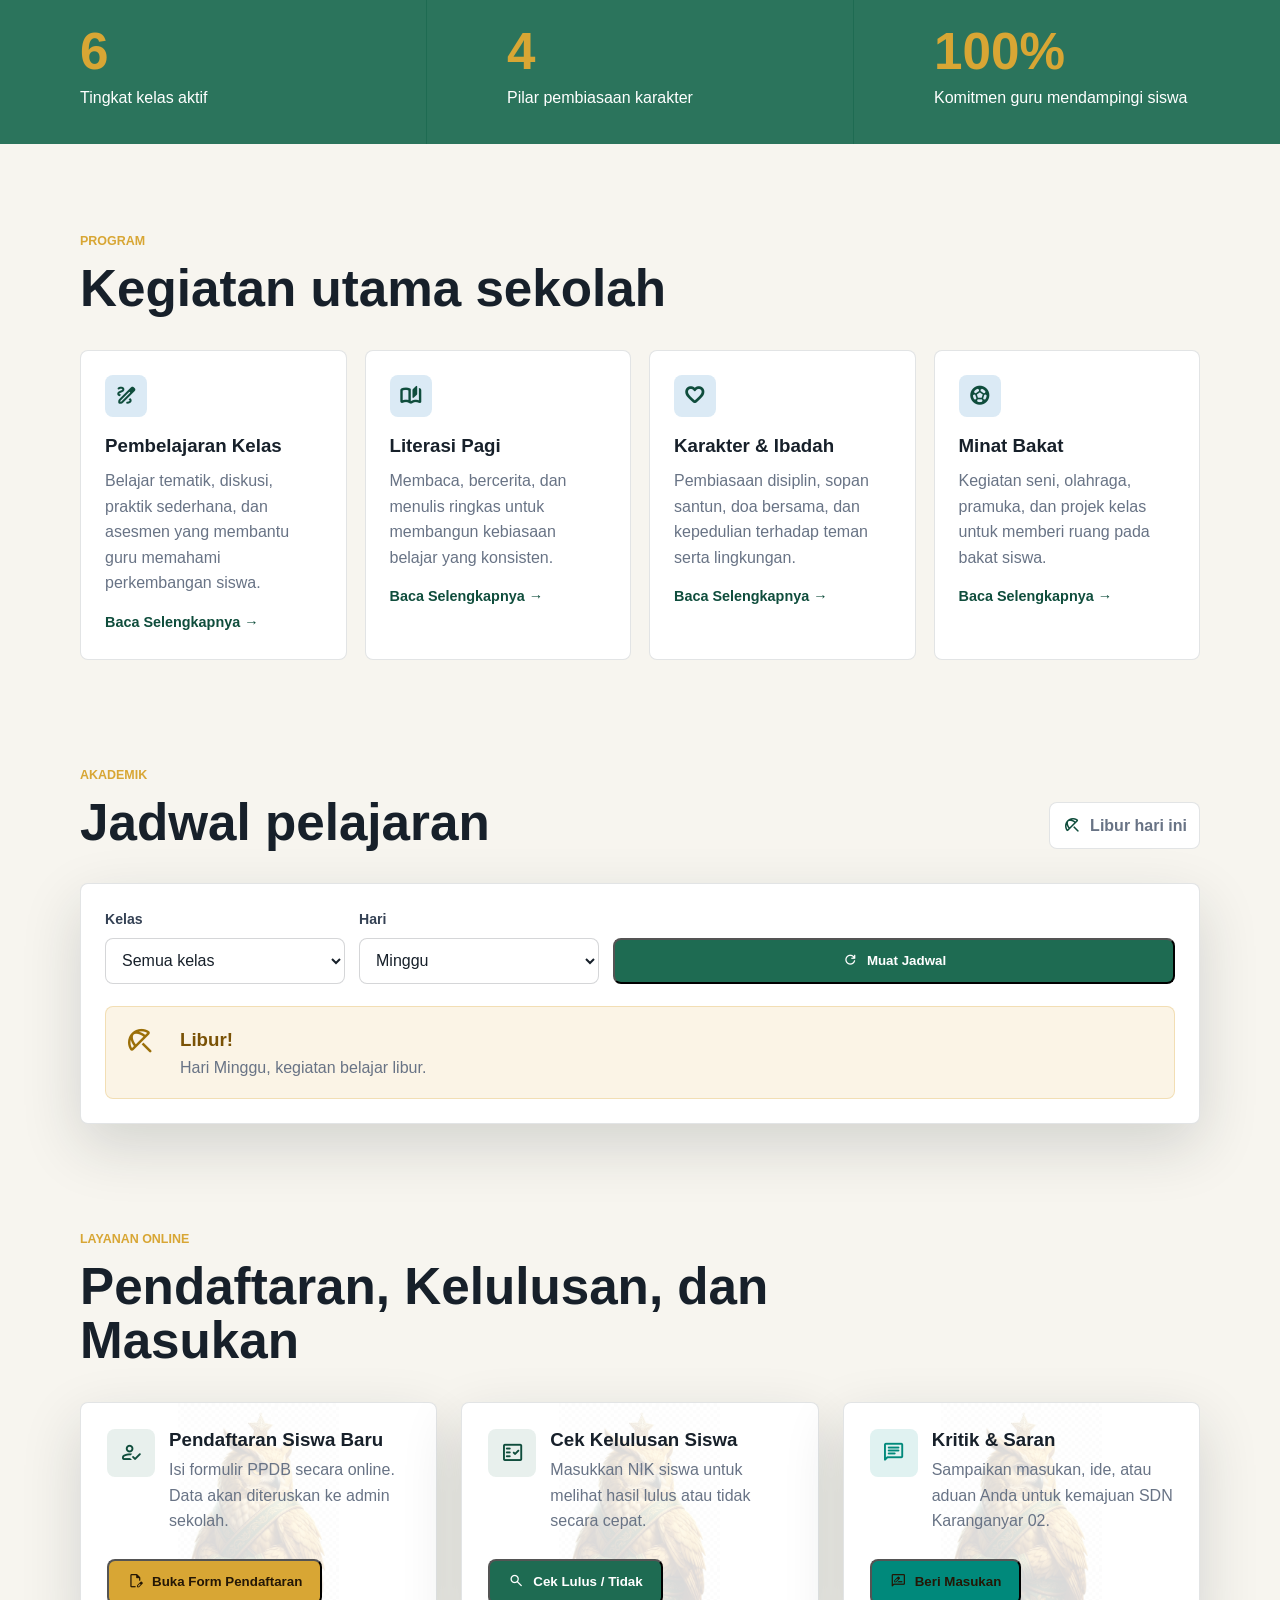
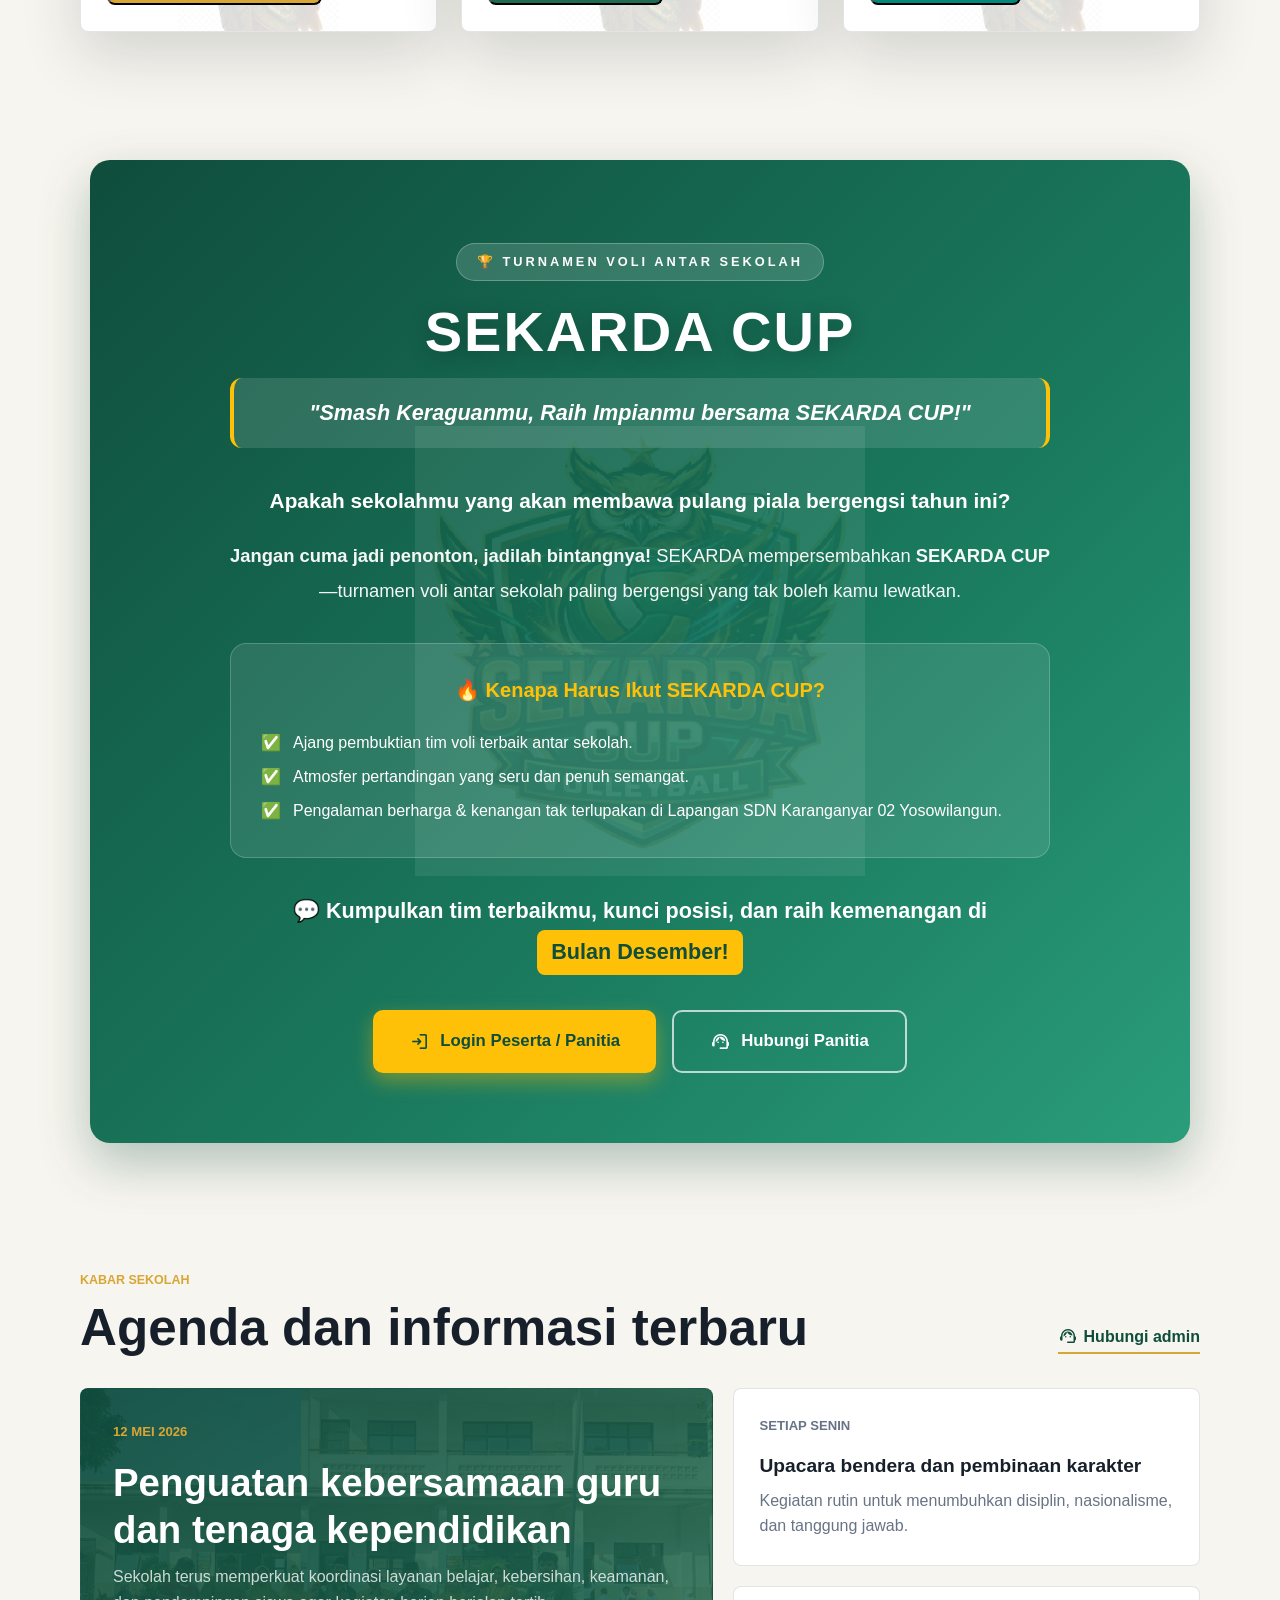
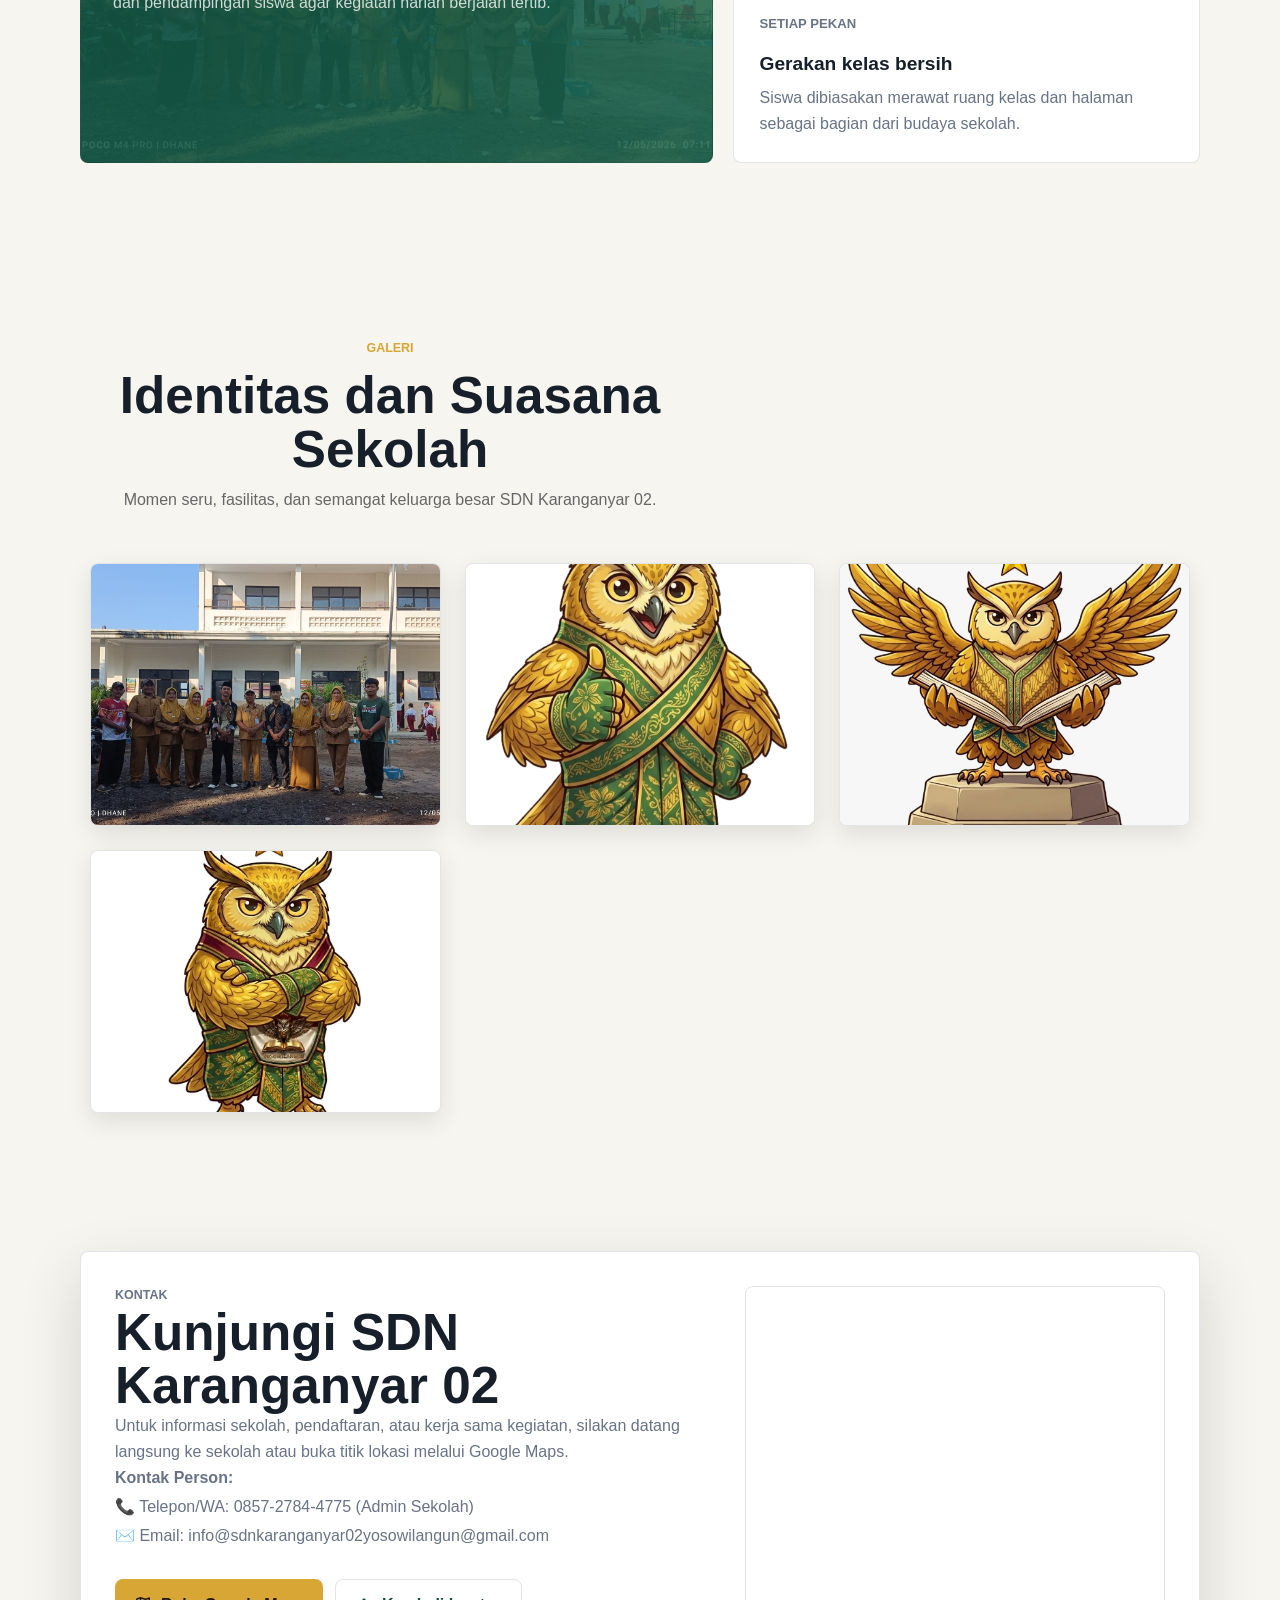
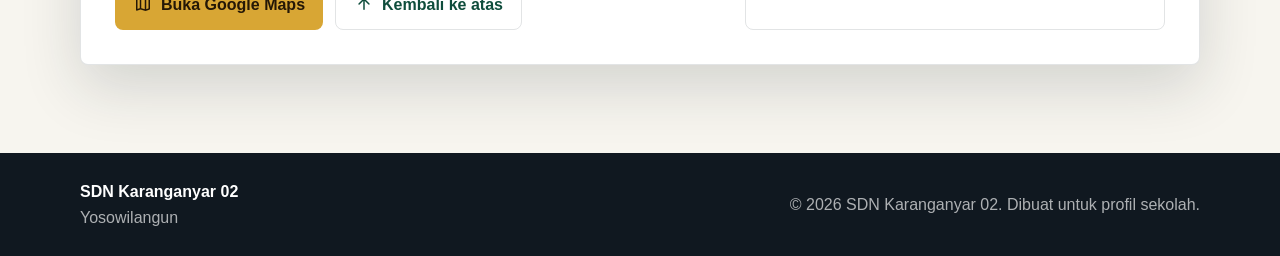
==== commit 2b2791da: "Update index.html" ====
--- a/index.html
+++ b/index.html
@@ -236,6 +236,9 @@
         </div>
       </section>
 
+      <!-- ============================================== -->
+      <!-- SECTION PROGRAM (SUDAH BISA DIKLIK)            -->
+      <!-- ============================================== -->
       <section class="section program-section" id="program">
         <div class="section-heading compact">
           <p class="eyebrow">Program</p>
@@ -243,28 +246,40 @@
         </div>
 
         <div class="program-grid">
-          <article class="program-card">
+          <!-- Kotak 1: Link ke program-pembelajaran.html -->
+          <a href="program-pembelajaran.html" target="_blank" class="program-card" style="text-decoration: none; color: inherit; display: block; transition: transform 0.3s;" onmouseover="this.style.transform='translateY(-5px)'" onmouseout="this.style.transform='translateY(0)'">
             <span class="program-icon material-symbols-rounded" aria-hidden="true">draw</span>
             <h3>Pembelajaran Kelas</h3>
             <p>Belajar tematik, diskusi, praktik sederhana, dan asesmen yang membantu guru memahami perkembangan siswa.</p>
-          </article>
-          <article class="program-card">
+            <span style="color: #0f4d3c; font-weight: bold; font-size: 0.9rem; margin-top: 15px; display: inline-block;">Baca Selengkapnya →</span>
+          </a>
+
+          <!-- Kotak 2: Link ke program-literasi.html -->
+          <a href="program-literasi.html" target="_blank" class="program-card" style="text-decoration: none; color: inherit; display: block; transition: transform 0.3s;" onmouseover="this.style.transform='translateY(-5px)'" onmouseout="this.style.transform='translateY(0)'">
             <span class="program-icon material-symbols-rounded" aria-hidden="true">auto_stories</span>
             <h3>Literasi Pagi</h3>
             <p>Membaca, bercerita, dan menulis ringkas untuk membangun kebiasaan belajar yang konsisten.</p>
-          </article>
-          <article class="program-card">
+            <span style="color: #0f4d3c; font-weight: bold; font-size: 0.9rem; margin-top: 15px; display: inline-block;">Baca Selengkapnya →</span>
+          </a>
+
+          <!-- Kotak 3: Link ke program-karakter.html -->
+          <a href="program-karakter.html" target="_blank" class="program-card" style="text-decoration: none; color: inherit; display: block; transition: transform 0.3s;" onmouseover="this.style.transform='translateY(-5px)'" onmouseout="this.style.transform='translateY(0)'">
             <span class="program-icon material-symbols-rounded" aria-hidden="true">favorite</span>
             <h3>Karakter & Ibadah</h3>
             <p>Pembiasaan disiplin, sopan santun, doa bersama, dan kepedulian terhadap teman serta lingkungan.</p>
-          </article>
-          <article class="program-card">
+            <span style="color: #0f4d3c; font-weight: bold; font-size: 0.9rem; margin-top: 15px; display: inline-block;">Baca Selengkapnya →</span>
+          </a>
+
+          <!-- Kotak 4: Link ke program-minat-bakat.html -->
+          <a href="program-minat-bakat.html" target="_blank" class="program-card" style="text-decoration: none; color: inherit; display: block; transition: transform 0.3s;" onmouseover="this.style.transform='translateY(-5px)'" onmouseout="this.style.transform='translateY(0)'">
             <span class="program-icon material-symbols-rounded" aria-hidden="true">sports_soccer</span>
             <h3>Minat Bakat</h3>
             <p>Kegiatan seni, olahraga, pramuka, dan projek kelas untuk memberi ruang pada bakat siswa.</p>
-          </article>
-        </div>
-      </section>
+            <span style="color: #0f4d3c; font-weight: bold; font-size: 0.9rem; margin-top: 15px; display: inline-block;">Baca Selengkapnya →</span>
+          </a>
+        </div>
+      </section>
+      <!-- ============================================== -->
 
       <section class="section schedule-section" id="jadwal">
         <div class="section-heading split">
@@ -360,7 +375,7 @@
             </button>
           </article>
 
-          <!-- Kartu 3: KRITIK & SARAN (BARU) -->
+          <!-- Kartu 3: KRITIK & SARAN -->
           <article class="service-card">
             <div class="service-card-header">
               <span class="service-icon material-symbols-rounded" aria-hidden="true" style="background: #e0f2f1; color: #00897b;">chat</span>
@@ -684,7 +699,7 @@
     </main>
 
     <!-- ======================================================= -->
-    <!-- MODAL: KRITIK & SARAN (SUDAH DISESUAIKAN)               -->
+    <!-- MODAL: KRITIK & SARAN -->
     <!-- ======================================================= -->
     <div class="modal-backdrop" data-modal="feedback-modal" hidden>
       <div class="modal-dialog" role="dialog" aria-modal="true" aria-labelledby="feedback-modal-title" tabindex="-1">
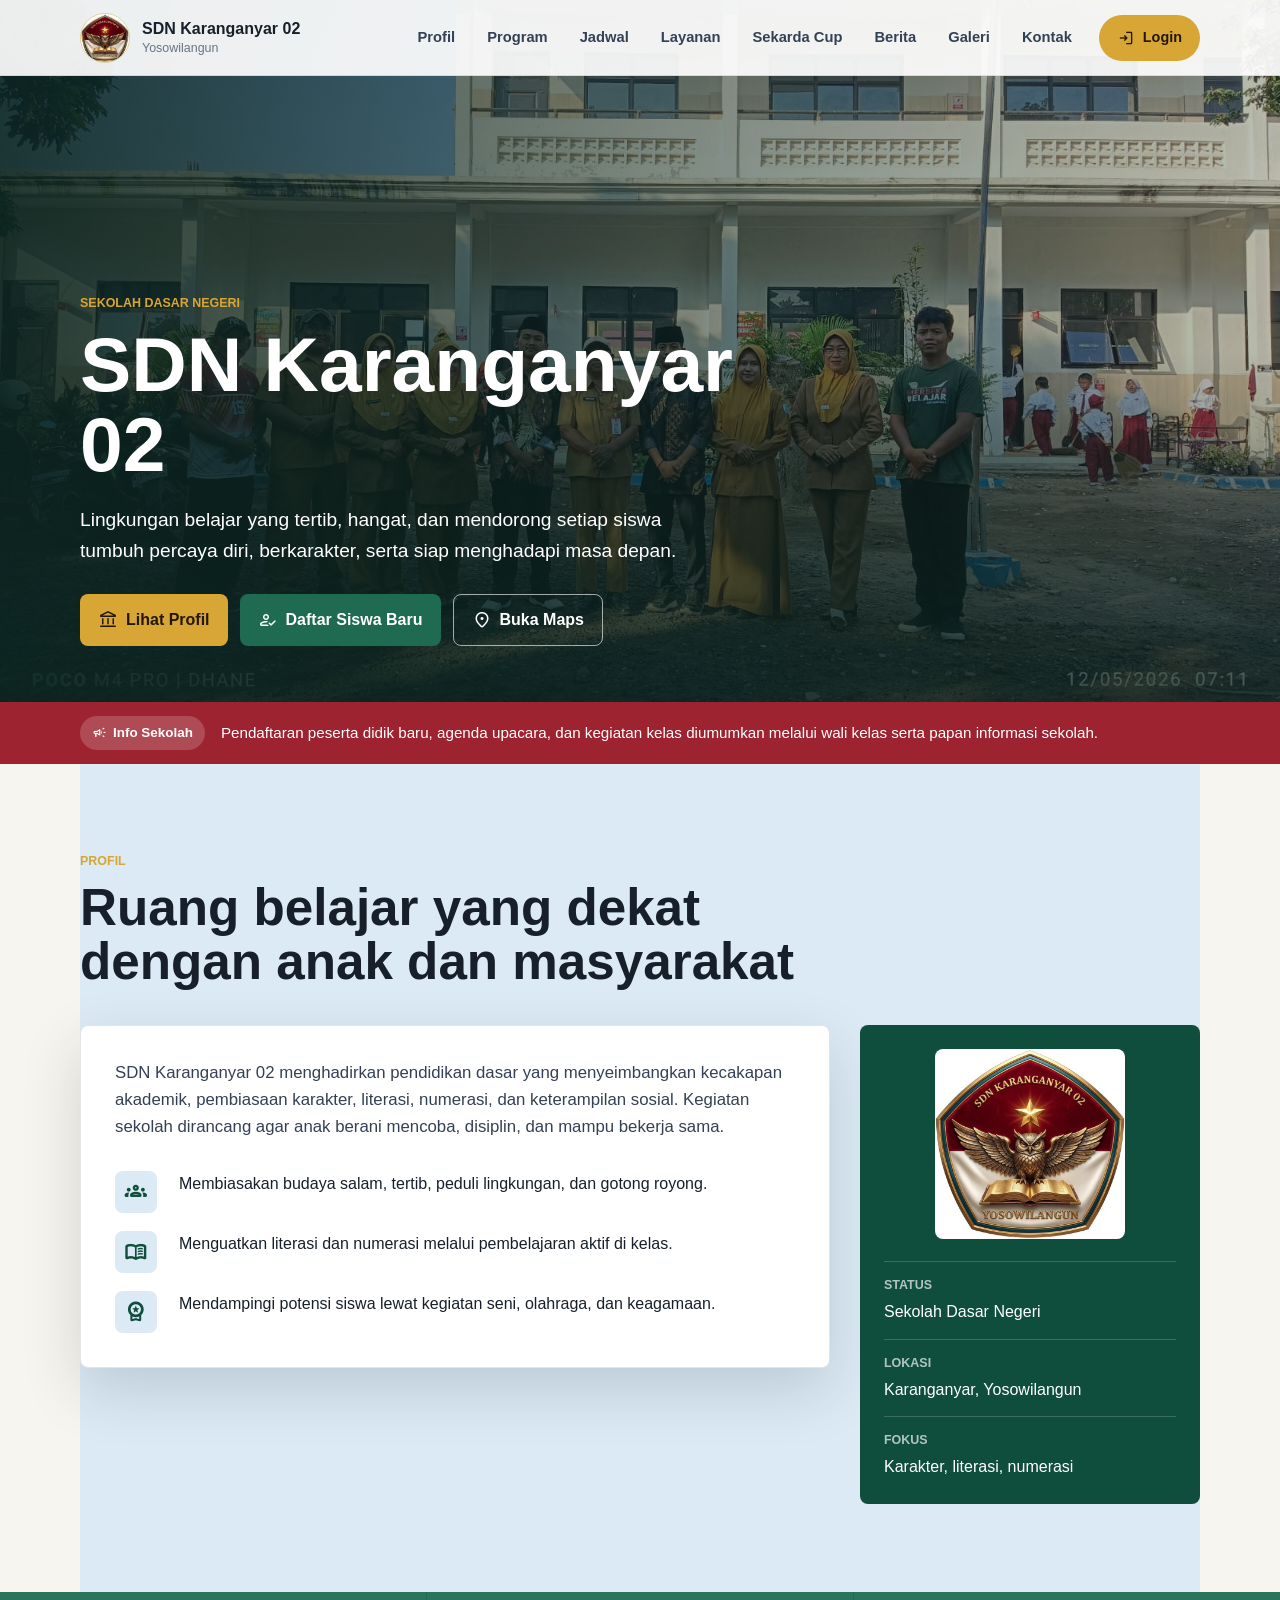
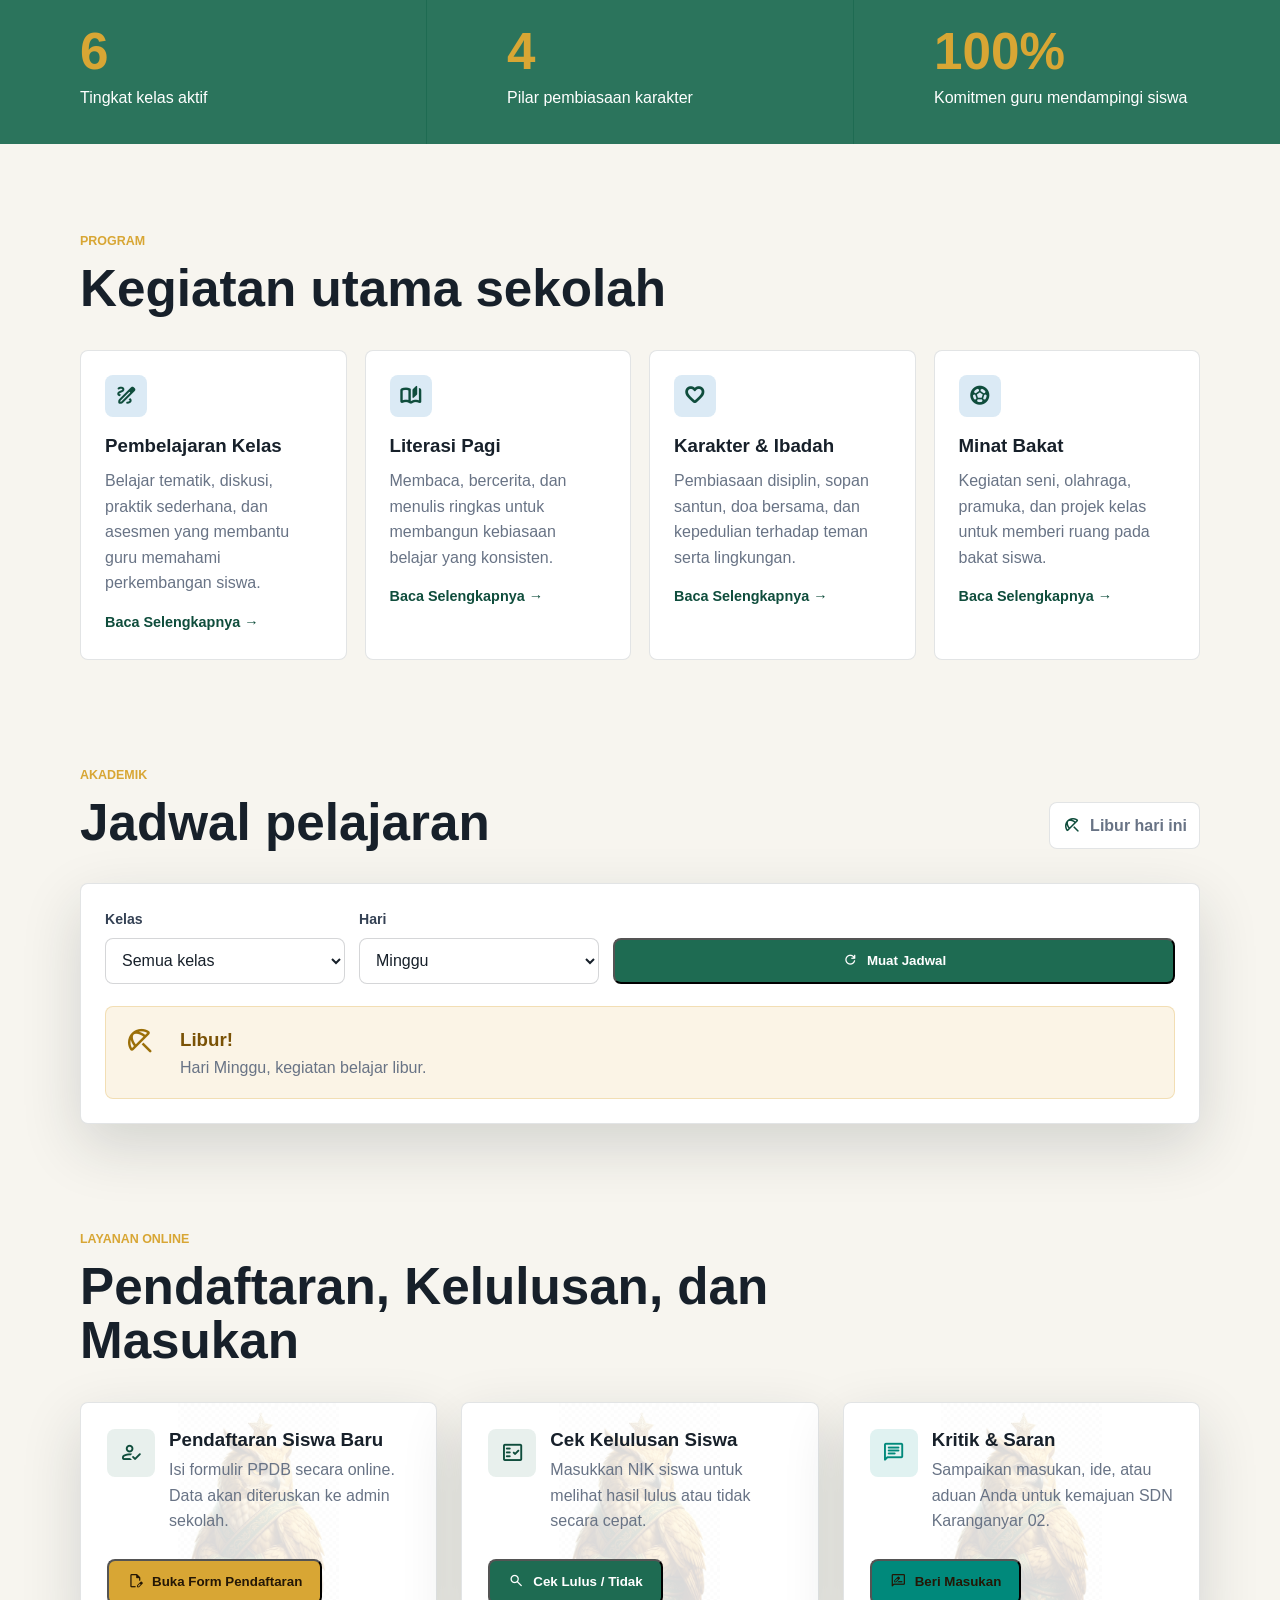
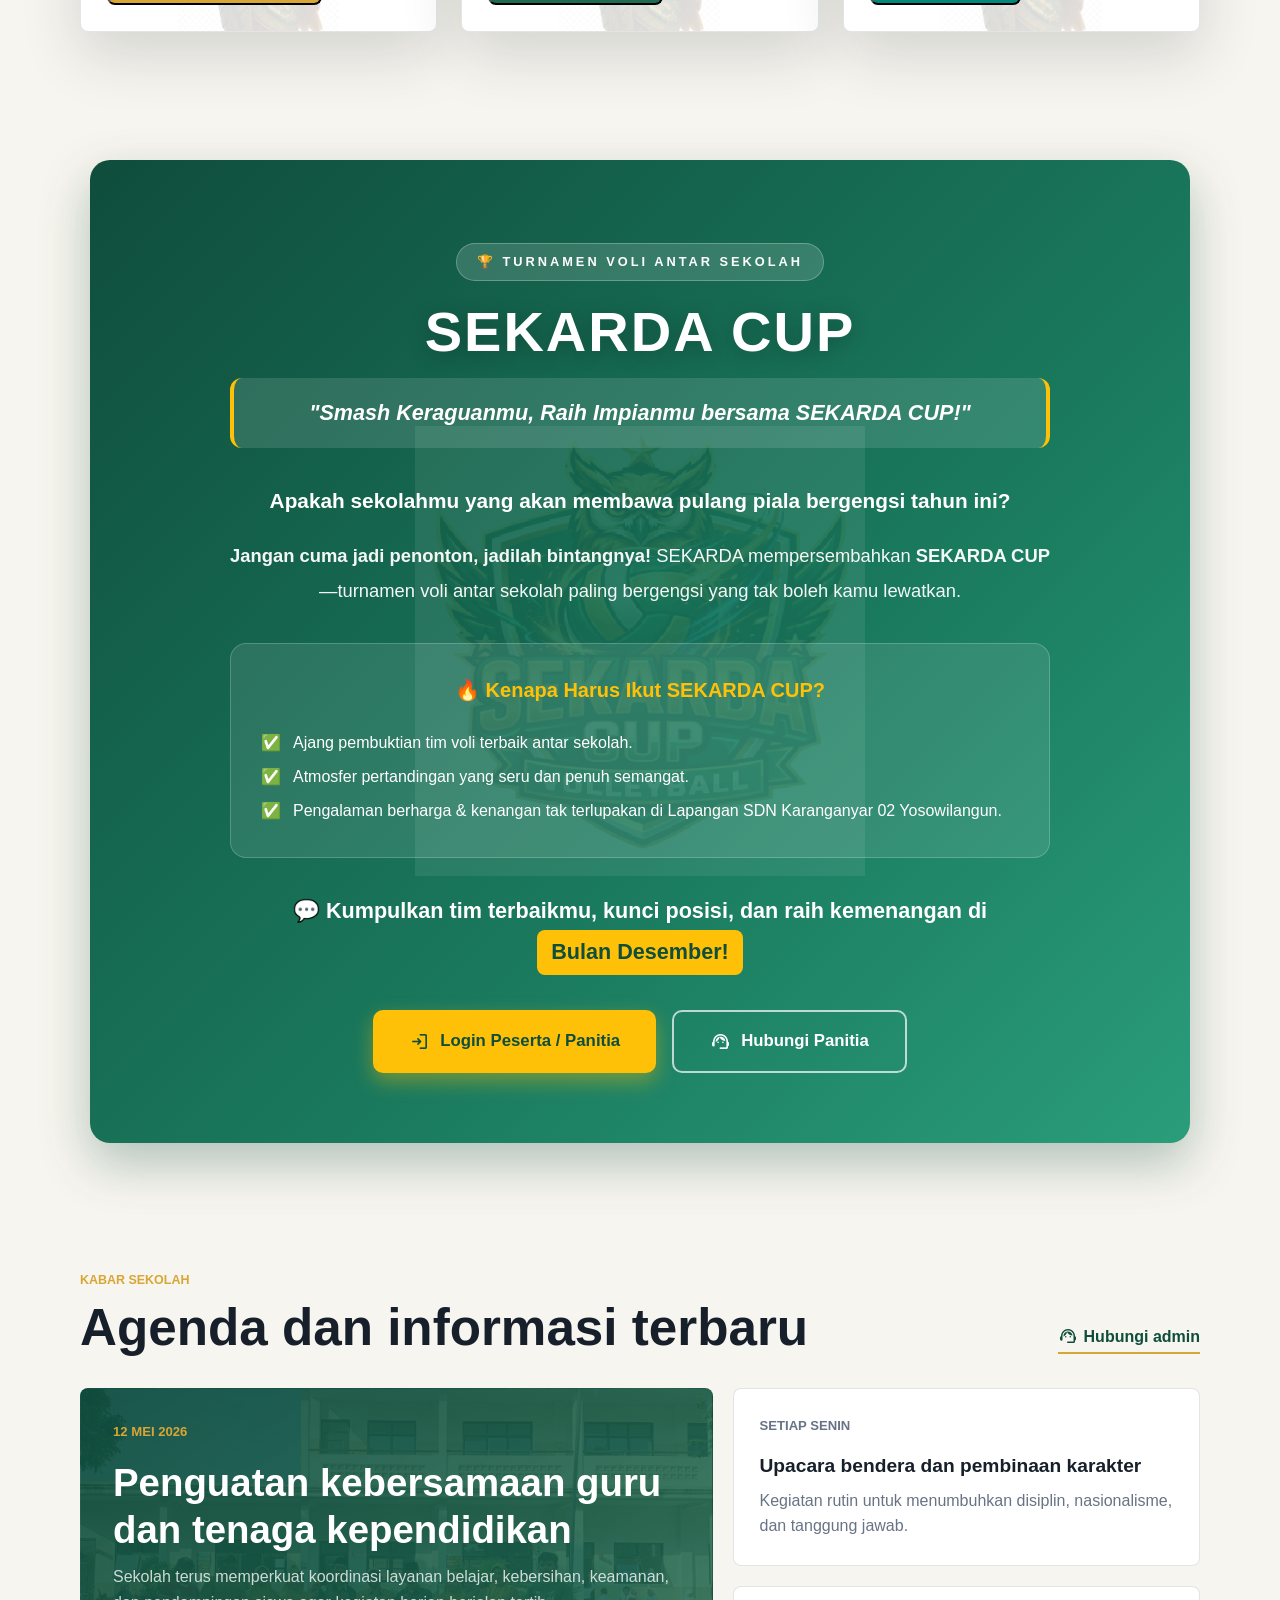
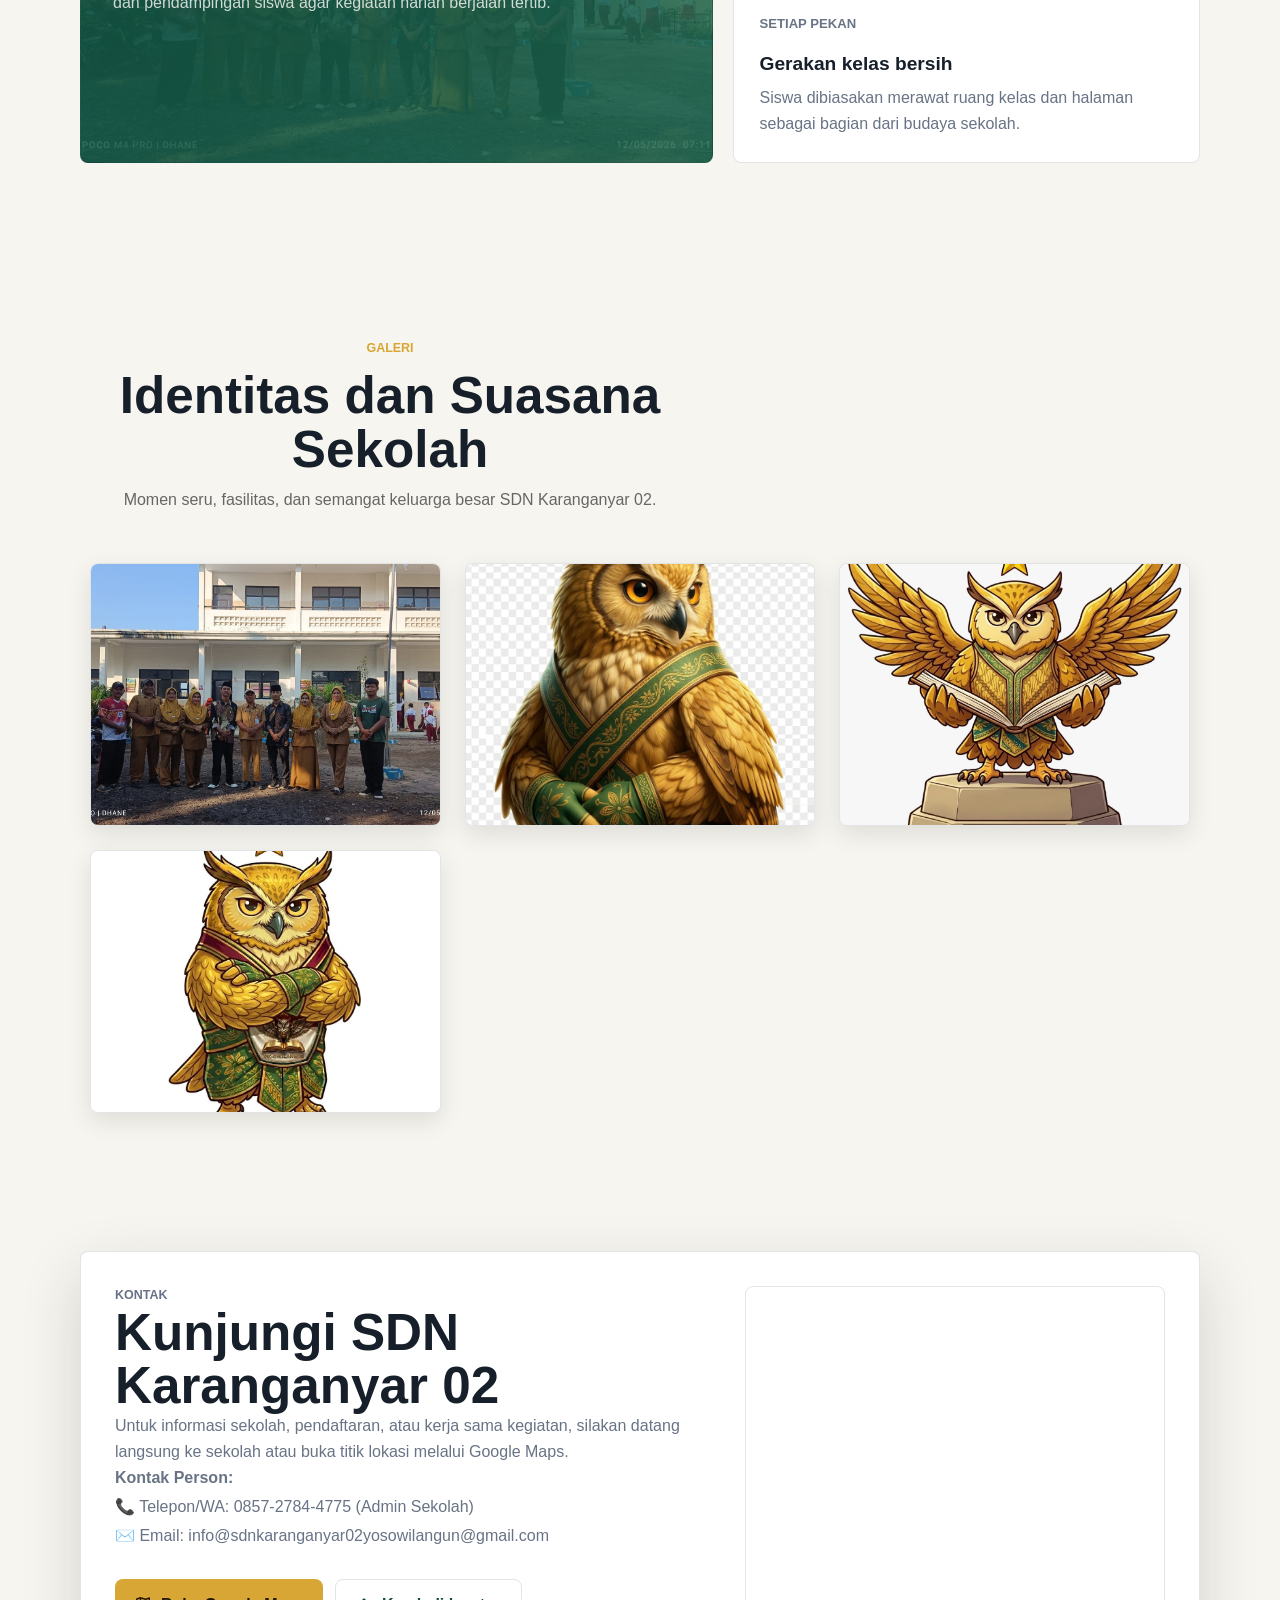
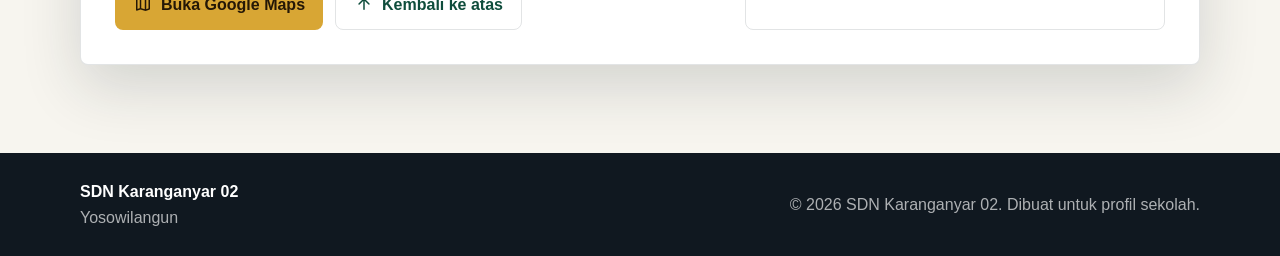
==== commit 10df568d: "Update index.html" ====
--- a/index.html
+++ b/index.html
@@ -21,7 +21,7 @@
     <link rel="stylesheet" href="styles.css">
     
     <!-- ========================================= -->
-    <!-- CSS KHUSUS GALERI PREMIUM -->
+    <!-- CSS KHUSUS GALERI PREMIUM & MODAL MASKOT -->
     <!-- ========================================= -->
     <style>
       .gallery-grid {
@@ -91,6 +91,50 @@
         display: grid;
         grid-template-columns: repeat(auto-fit, minmax(300px, 1fr));
         gap: 24px;
+      }
+
+      /* --- CSS MODAL MASKOT --- */
+      .mascot-modal-body {
+        display: flex;
+        flex-direction: row;
+        gap: 24px;
+        align-items: center;
+        padding: 20px 0;
+      }
+      .mascot-modal-body img {
+        width: 45%;
+        max-height: 450px;
+        object-fit: contain;
+        background: #f8f9fa;
+        border-radius: 12px;
+        padding: 10px;
+      }
+      .mascot-philosophy ul {
+        list-style: none;
+        padding: 0;
+        margin: 0;
+      }
+      .mascot-philosophy li {
+        margin-bottom: 12px;
+        line-height: 1.6;
+        color: #444;
+        padding-left: 24px;
+        position: relative;
+      }
+      .mascot-philosophy li::before {
+        content: '★';
+        color: #ffc107;
+        position: absolute;
+        left: 0;
+        top: 0;
+      }
+      @media (max-width: 768px) {
+        .mascot-modal-body {
+          flex-direction: column;
+        }
+        .mascot-modal-body img {
+          width: 80%;
+        }
       }
     </style>
   </head>
@@ -629,12 +673,12 @@
             </div>
           </figure>
 
-          <!-- Foto 2 -->
-          <figure class="gallery-item">
-            <img src="assets/2.jpeg" alt="Maskot SDN Karanganyar 02">
+          <!-- Foto 2 (MASKOT - SUDAH DIUPDATE) -->
+          <figure class="gallery-item" data-modal-open="mascot-modal" title="Klik untuk melihat filosofi maskot">
+            <img src="assets/burung-hantu.png" alt="Maskot SDN Karanganyar 02">
             <div class="gallery-overlay">
               <span class="material-symbols-rounded">mascot</span>
-              <figcaption>Maskot Sekolah</figcaption>
+              <figcaption>Filosofi Maskot</figcaption>
             </div>
           </figure>
 
@@ -699,6 +743,45 @@
     </main>
 
     <!-- ======================================================= -->
+    <!-- MODAL BARU: FILOSOFI MASKOT -->
+    <!-- ======================================================= -->
+    <div class="modal-backdrop" data-modal="mascot-modal" hidden>
+      <div class="modal-dialog modal-dialog-wide" role="dialog" aria-modal="true" aria-labelledby="mascot-modal-title" tabindex="-1">
+        <button class="modal-close" type="button" data-modal-close aria-label="Tutup filosofi maskot">
+          <span class="material-symbols-rounded" aria-hidden="true">close</span>
+        </button>
+        
+        <div class="modal-header">
+          <span class="service-icon material-symbols-rounded" aria-hidden="true" style="background: #fff3cd; color: #d97706;">star</span>
+          <div>
+            <p class="eyebrow">Identitas Sekolah</p>
+            <h2 id="mascot-modal-title">Filosofi Maskot</h2>
+            <p>Representasi perpaduan antara kebijaksanaan, kedisiplinan, dan visi masa depan.</p>
+          </div>
+        </div>
+
+        <div class="mascot-modal-body">
+          <!-- Gambar Maskot -->
+          <img src="assets/burung-hantu.png" alt="Maskot Burung Hantu">
+          
+          <!-- Teks Filosofi -->
+          <div class="mascot-philosophy">
+            <ul>
+              <li><strong>Burung Hantu:</strong> Simbol universal kecerdasan, ketenangan, dan kebijaksanaan, mewakili komitmen sekolah dalam mencetak generasi yang berwawasan luas.</li>
+              <li><strong>Bintang Emas:</strong> Berada di atas kepala melambangkan cita-cita tinggi, pencapaian prestasi cemerlang, serta panduan nilai moral yang menerangi akal budi.</li>
+              <li><strong>Tatapan Mata Tajam:</strong> Mencerminkan kefokusan, pandangan visioner, serta ketelitian siswa dalam mencari dan memecahkan masalah ilmu pengetahuan.</li>
+              <li><strong>Jubah Hijau Bermotif:</strong> Warna hijau menyimbolkan pertumbuhan karakter dan harmoni, sementara motifnya menegaskan pentingnya berpegang teguh pada akar budaya leluhur.</li>
+              <li><strong>Sikap Tangan Terkatup:</strong> Menggambarkan rasa hormat yang menunjukkan adab, kesantunan, kedisiplinan, dan kerendahan hati yang harus mengiringi tingginya ilmu.</li>
+              <li><strong>Warna Bulu Keemasan:</strong> Menyimbolkan kewibawaan, kemuliaan, dan harapan terwujudnya masa keemasan yang diraih para peserta didik melalui pendidikan.</li>
+            </ul>
+          </div>
+        </div>
+
+      </div>
+    </div>
+    <!-- ======================================================= -->
+
+    <!-- ======================================================= -->
     <!-- MODAL: KRITIK & SARAN -->
     <!-- ======================================================= -->
     <div class="modal-backdrop" data-modal="feedback-modal" hidden>
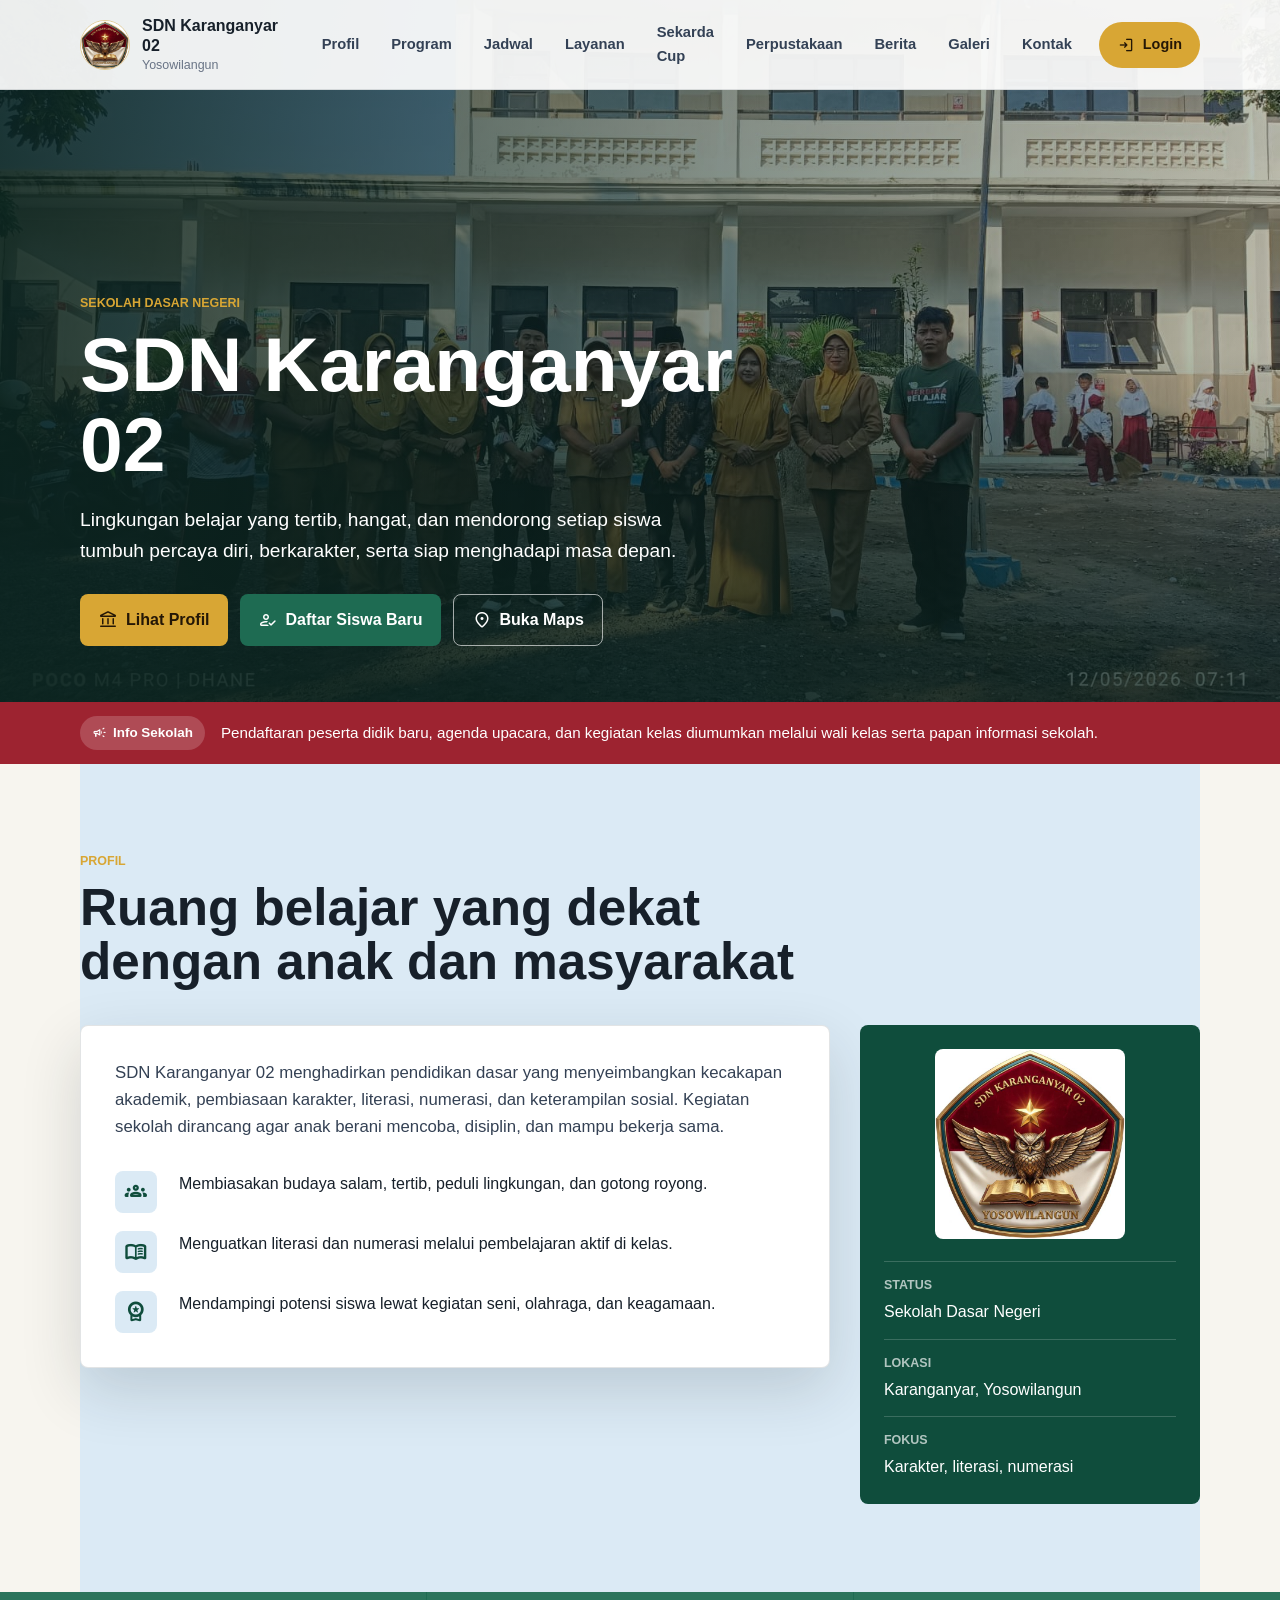
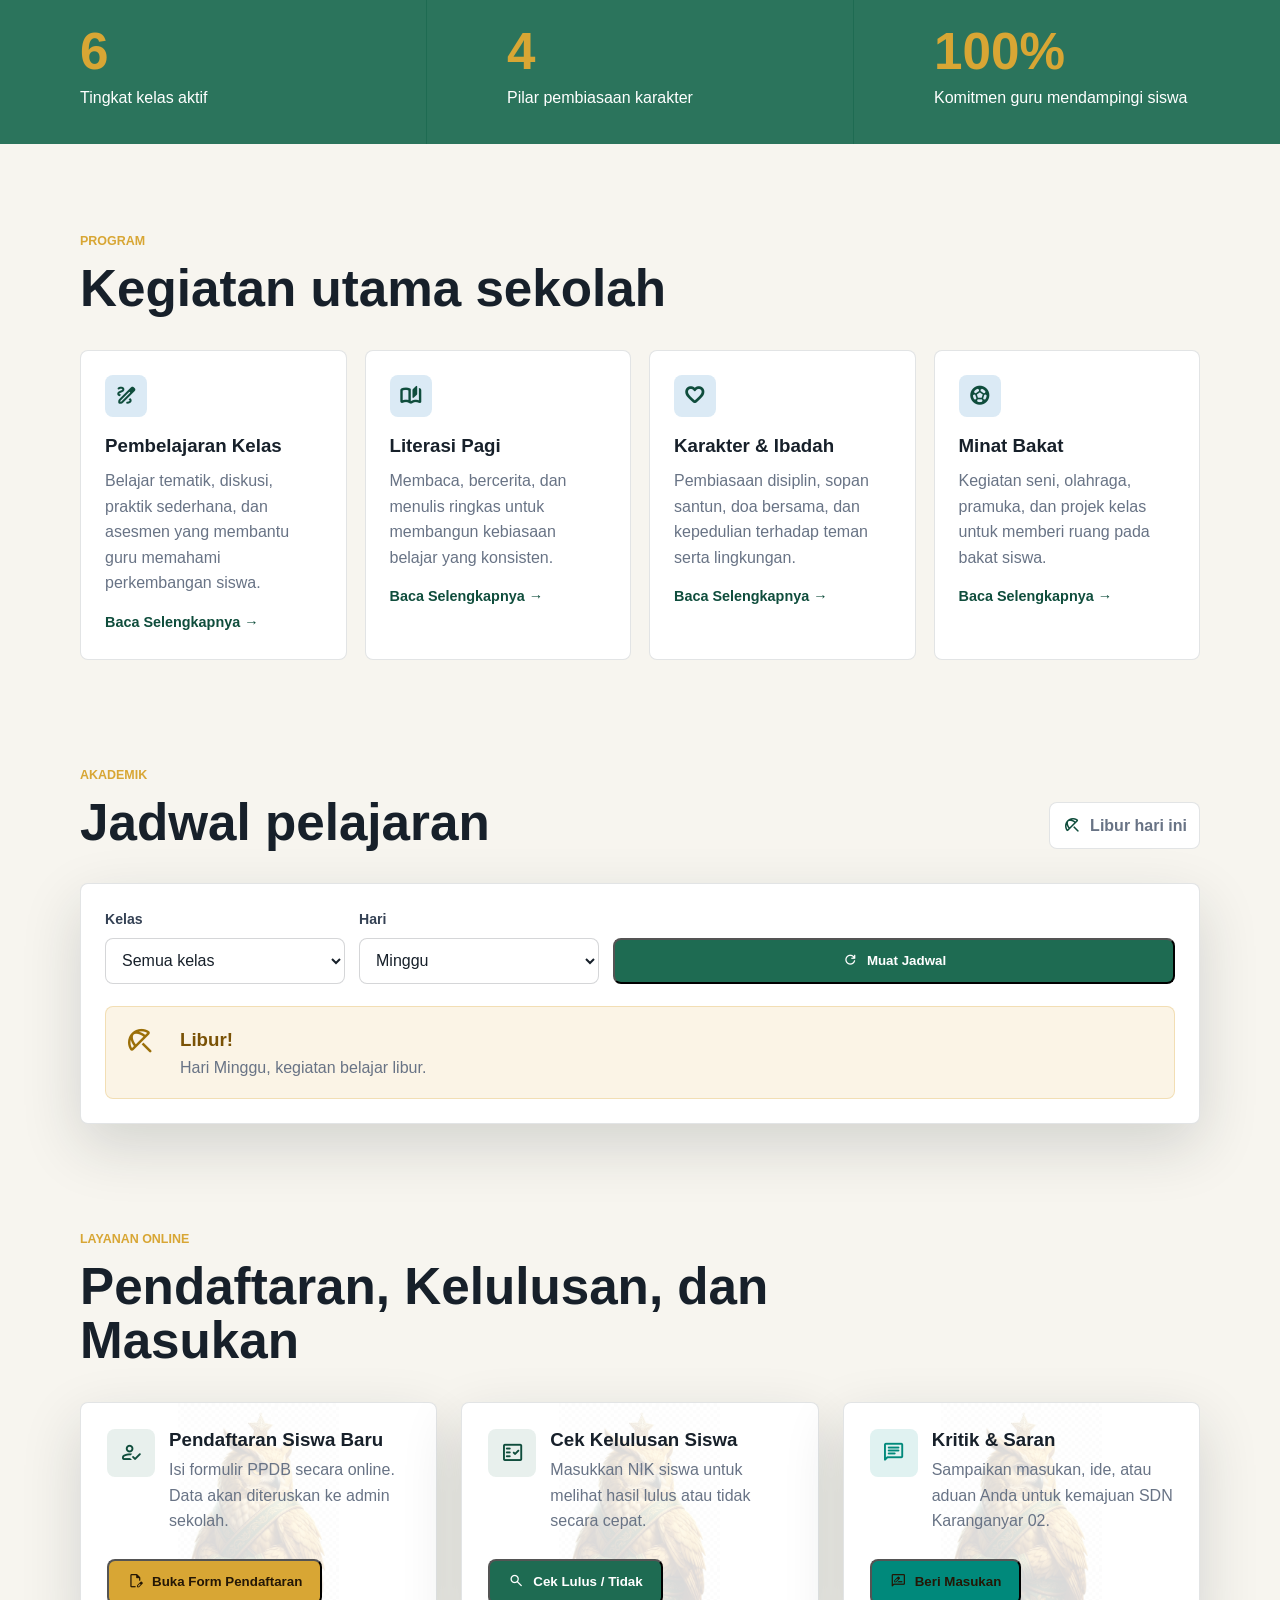
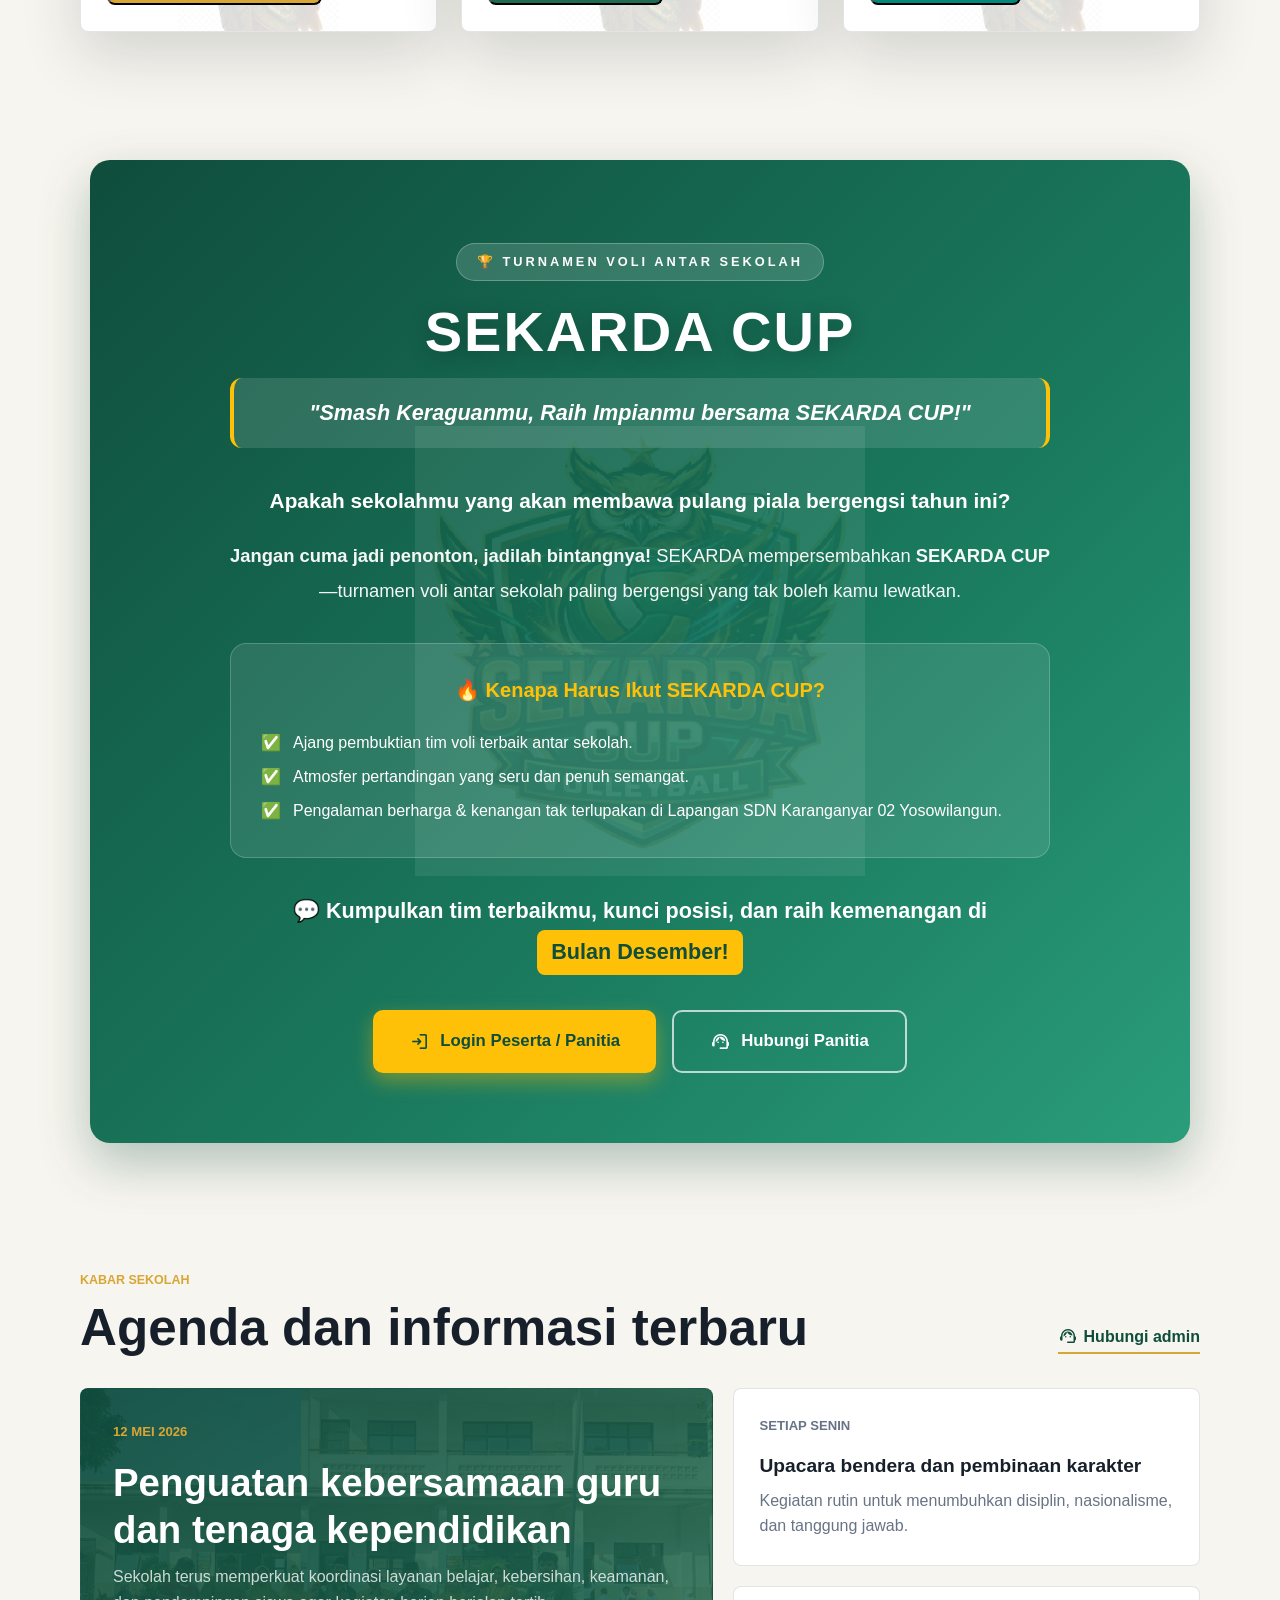
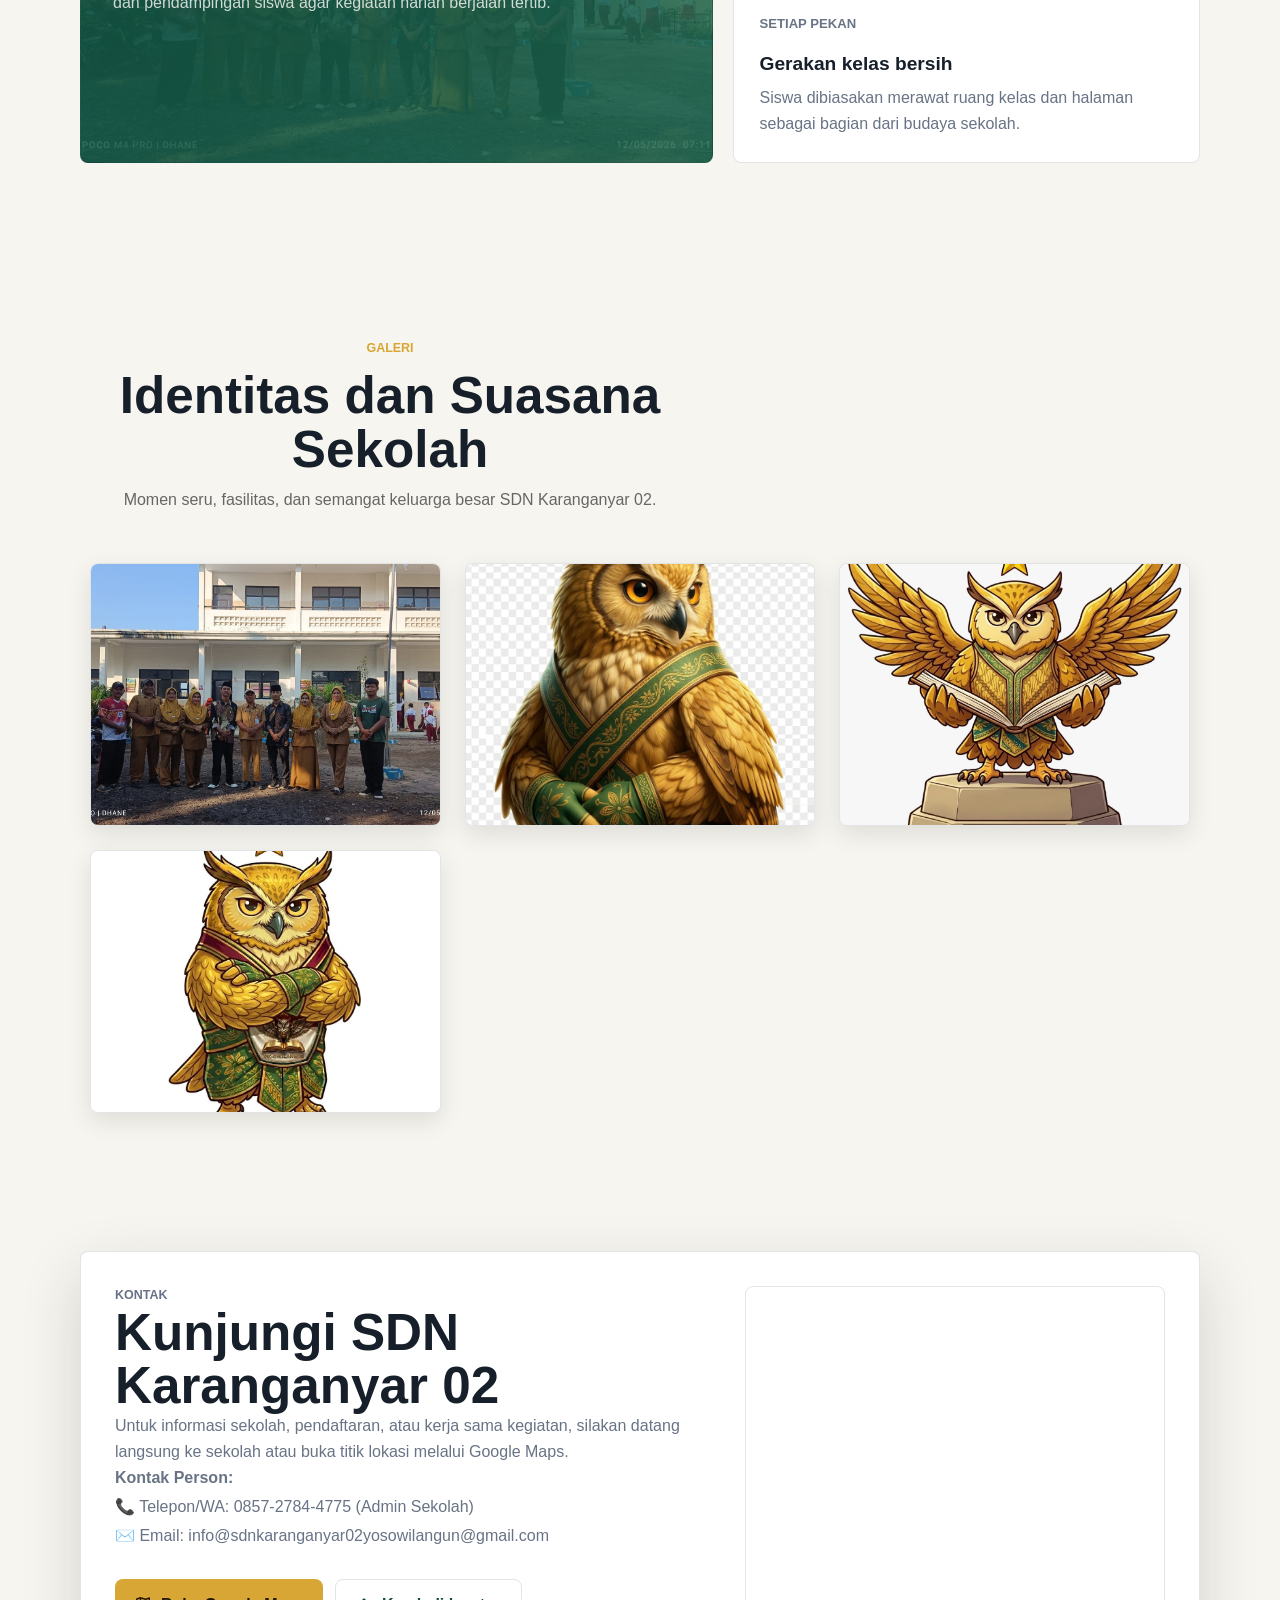
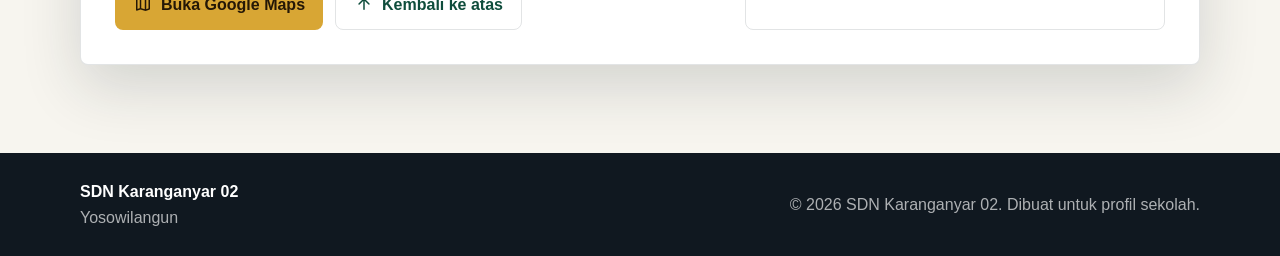
==== commit 7d019e5b: "Update index.html" ====
--- a/index.html
+++ b/index.html
@@ -170,6 +170,10 @@
         <a href="#jadwal">Jadwal</a>
         <a href="#layanan">Layanan</a>
         <a href="#sekarda-cup">Sekarda Cup</a>
+        
+        <!-- 👇 TOMBOL PERPUSTAKAAN BARU 👇 -->
+        <a href="perpustakaan.html">Perpustakaan</a>
+        
         <a href="#berita">Berita</a>
         <a href="#galeri">Galeri</a>
         <a href="#kontak">Kontak</a>
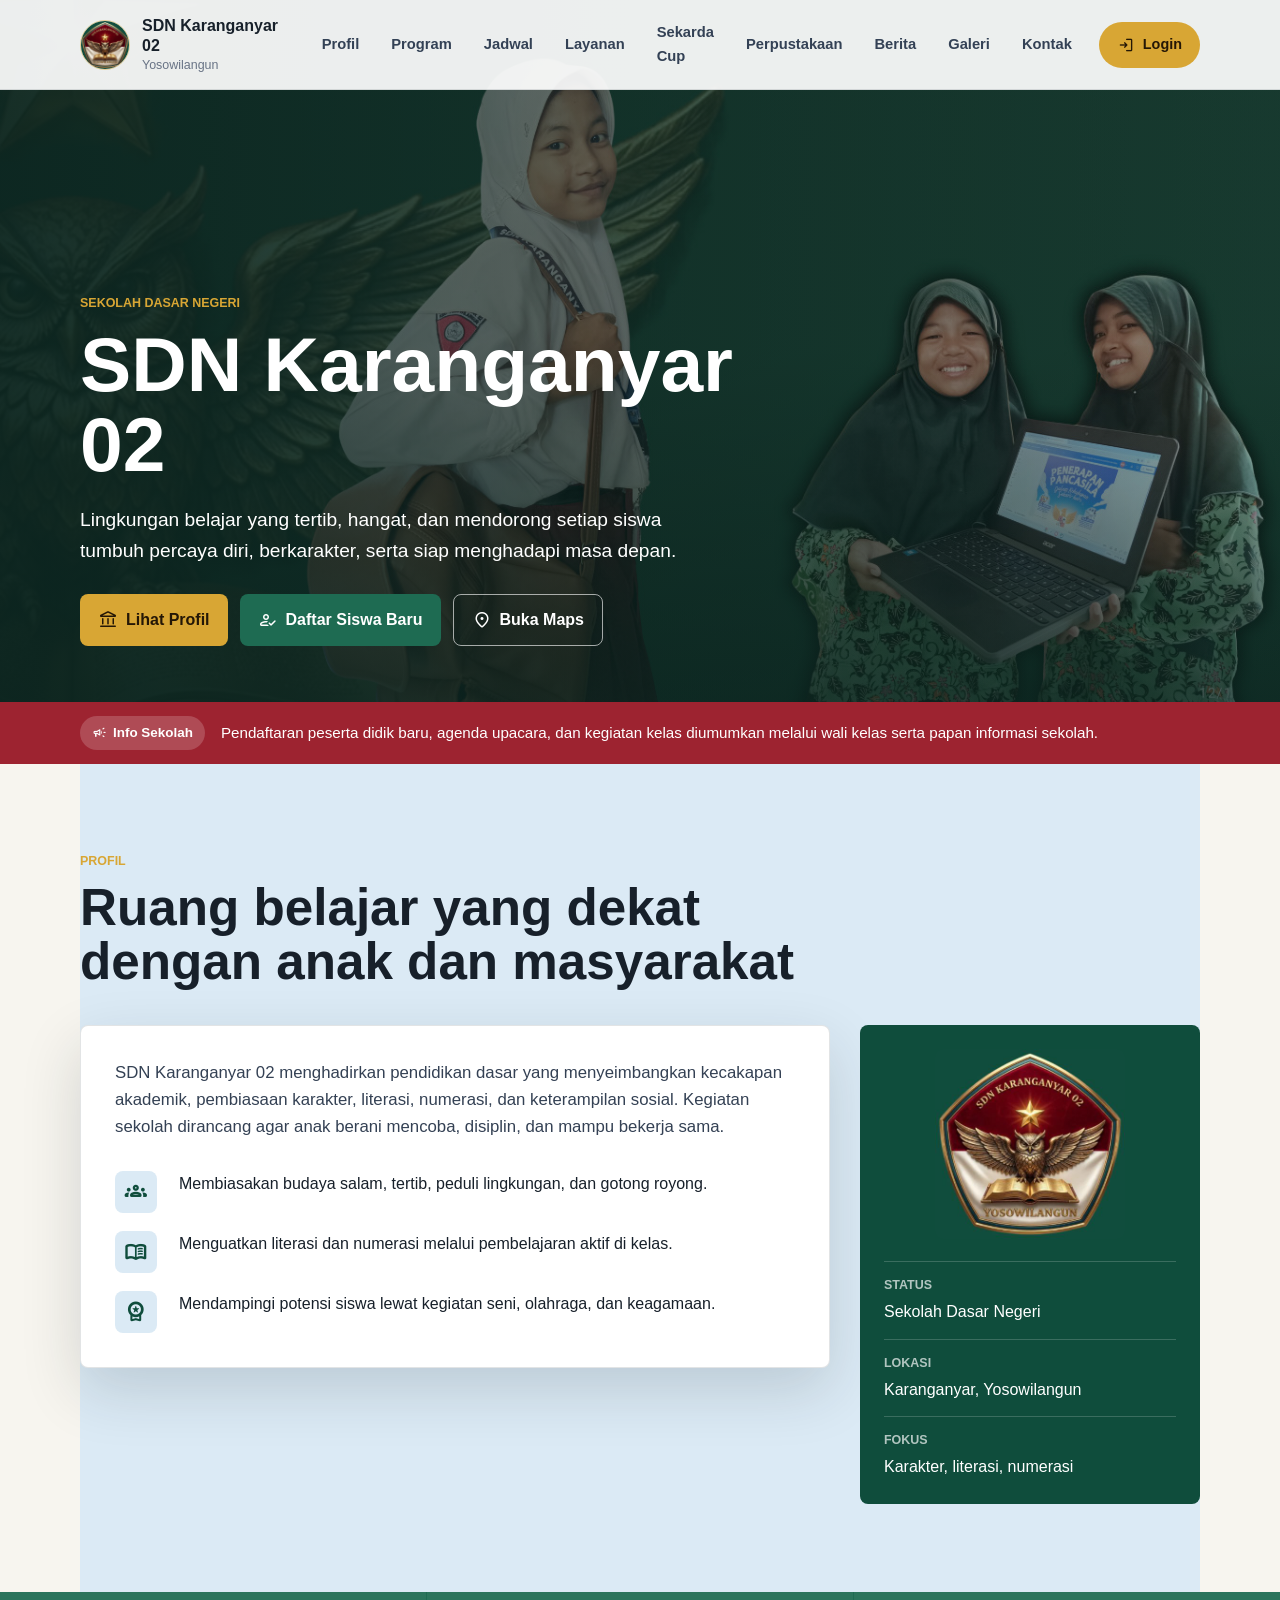
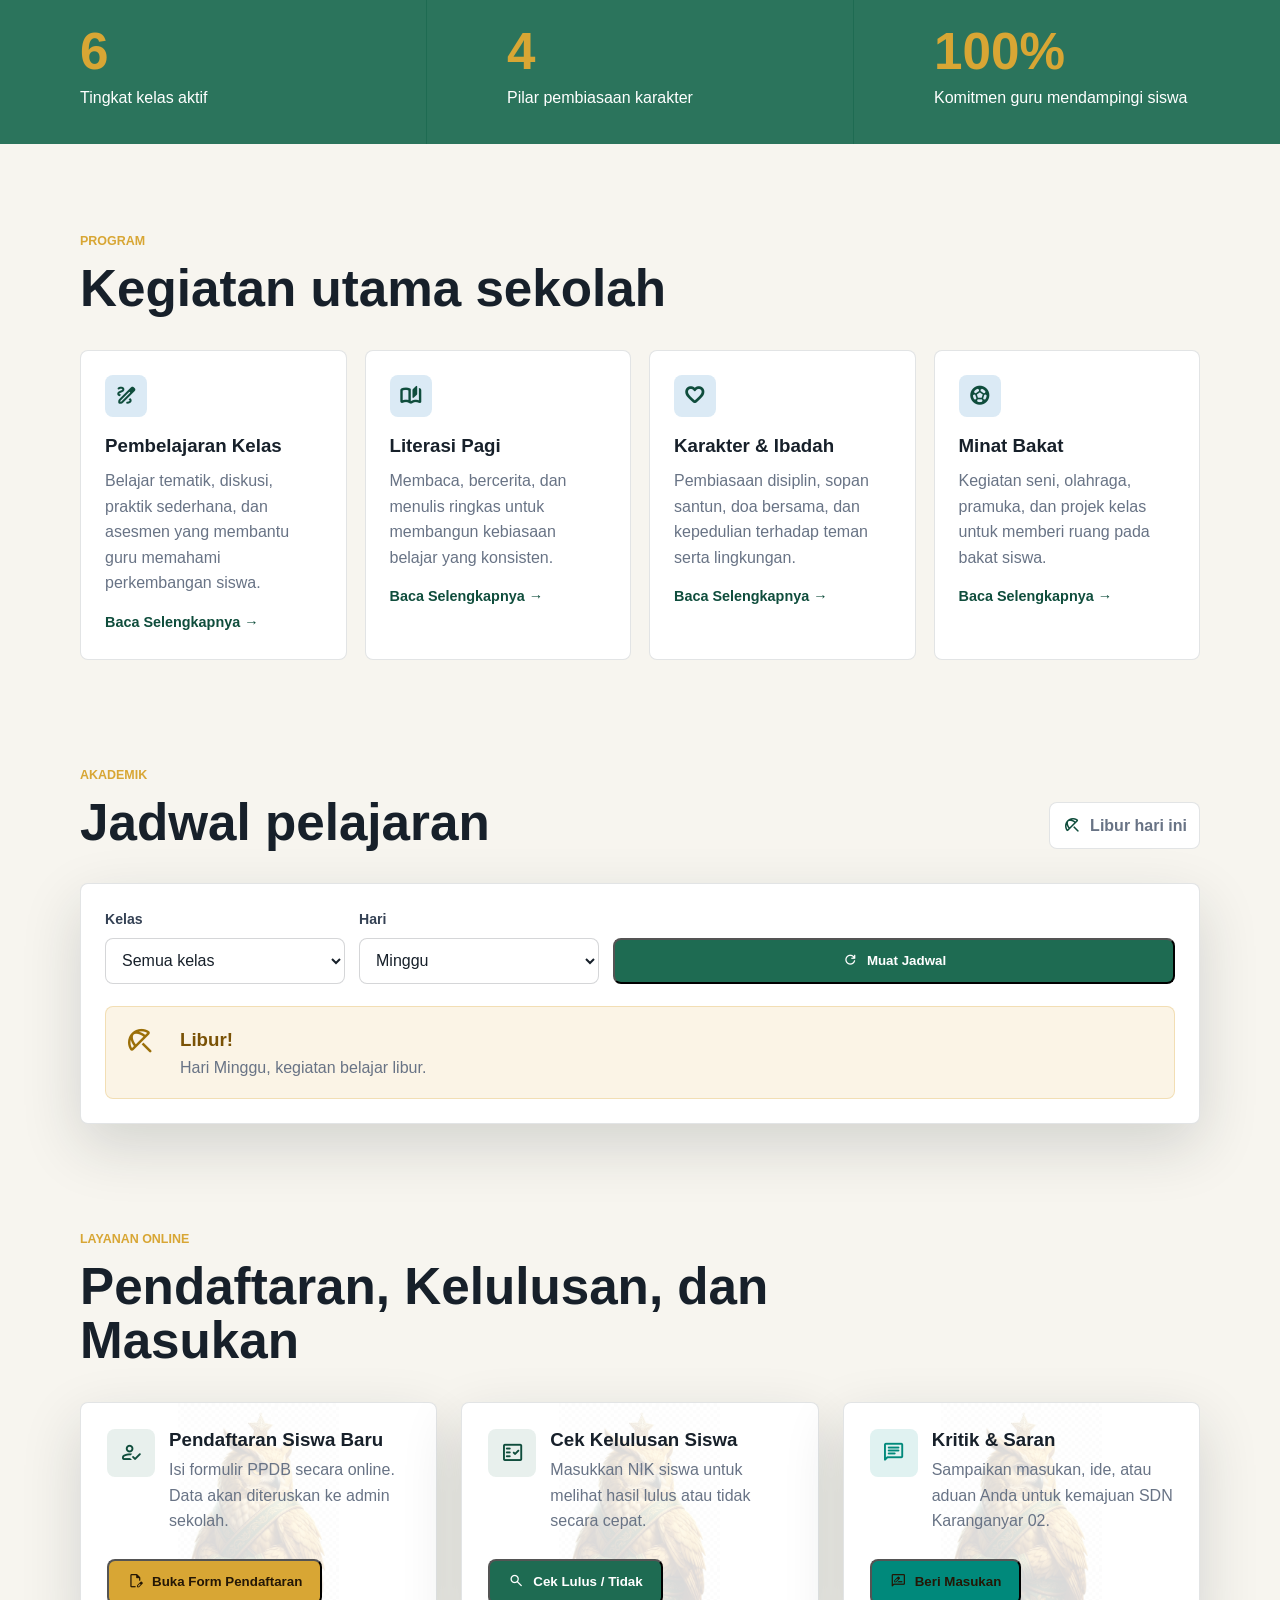
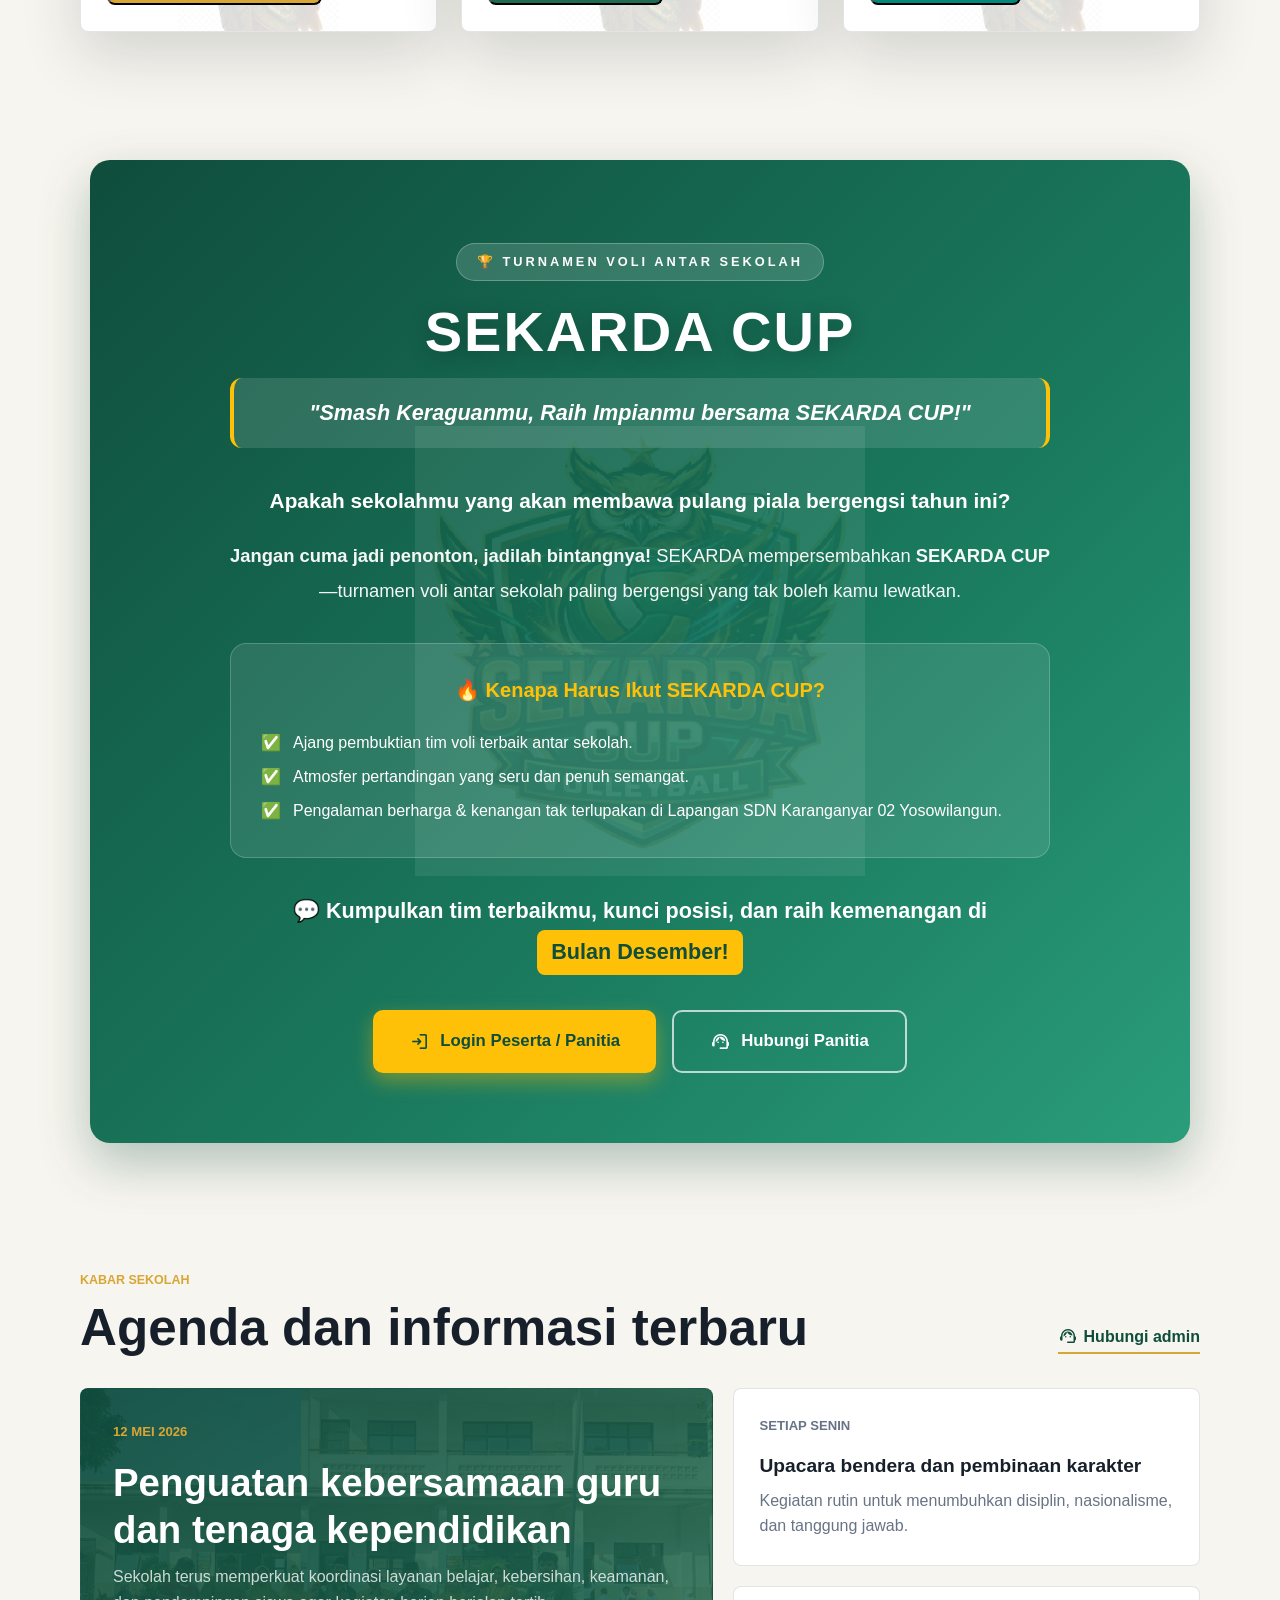
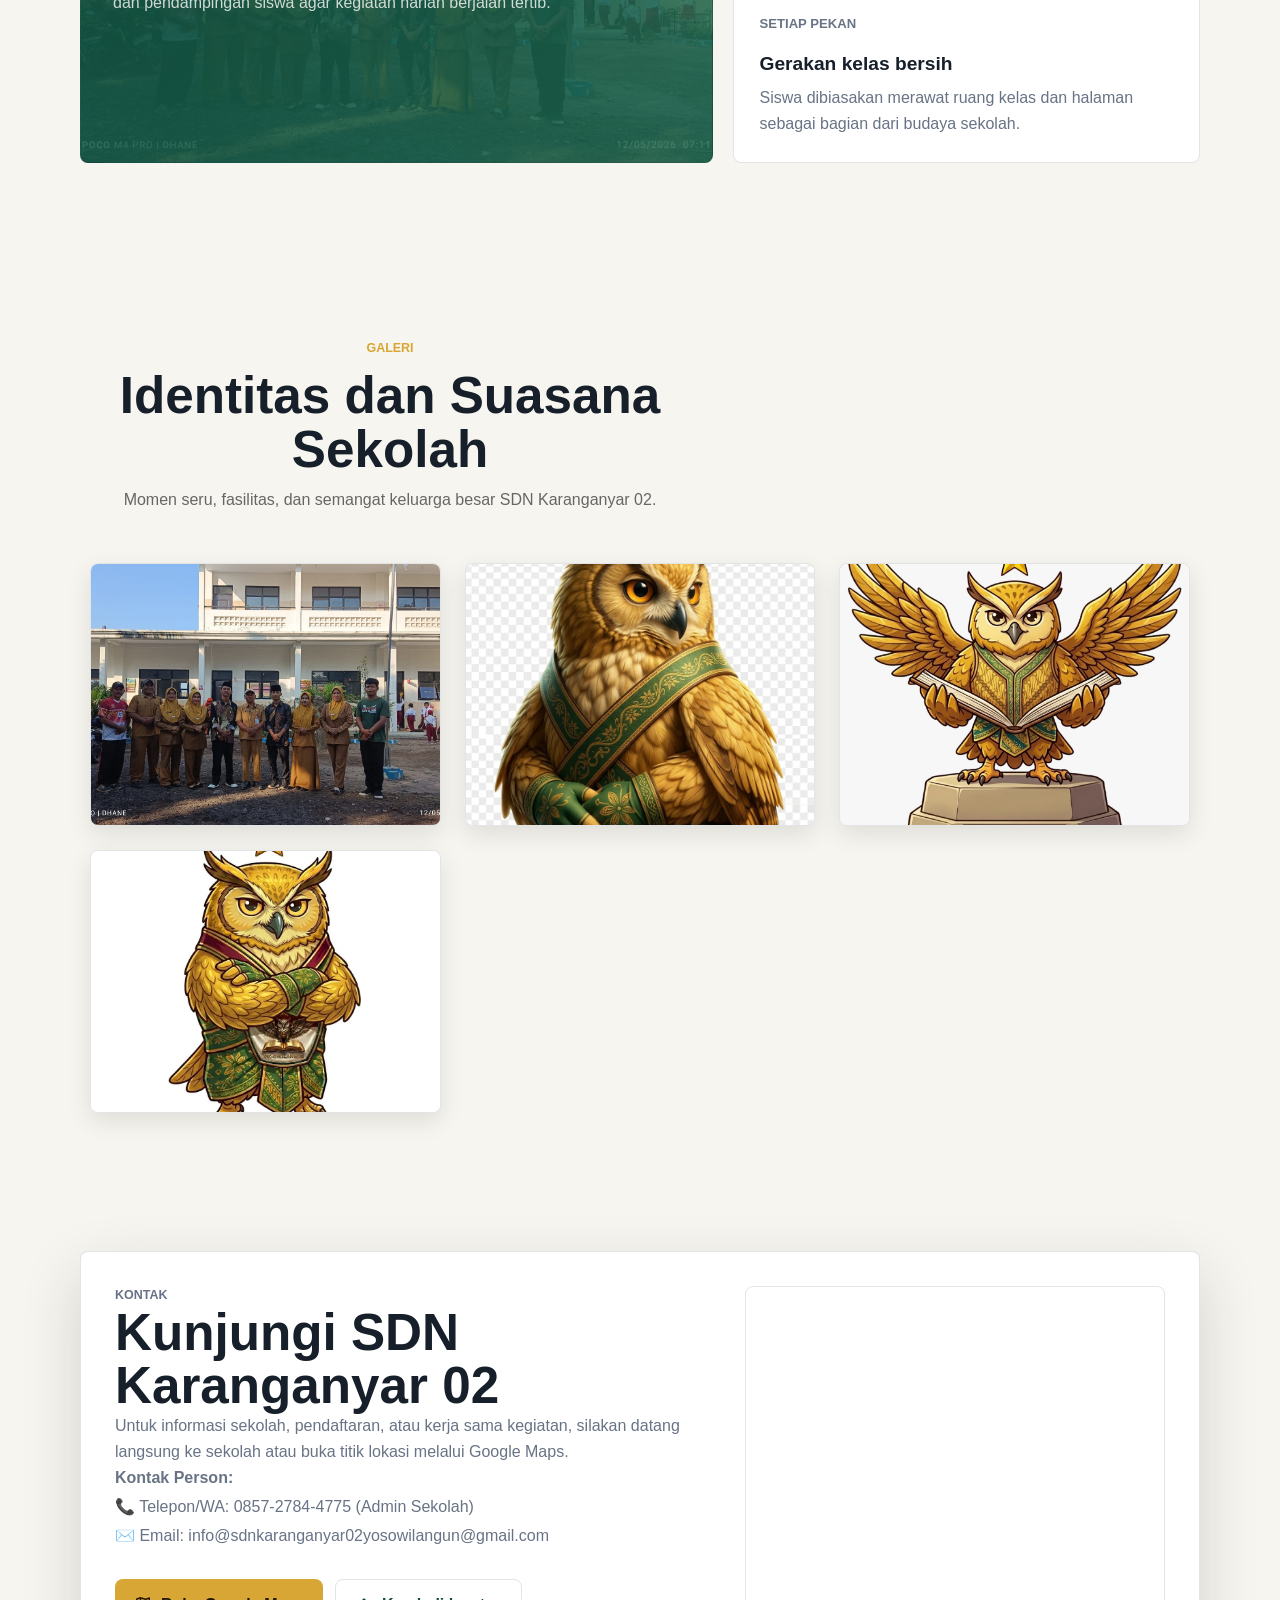
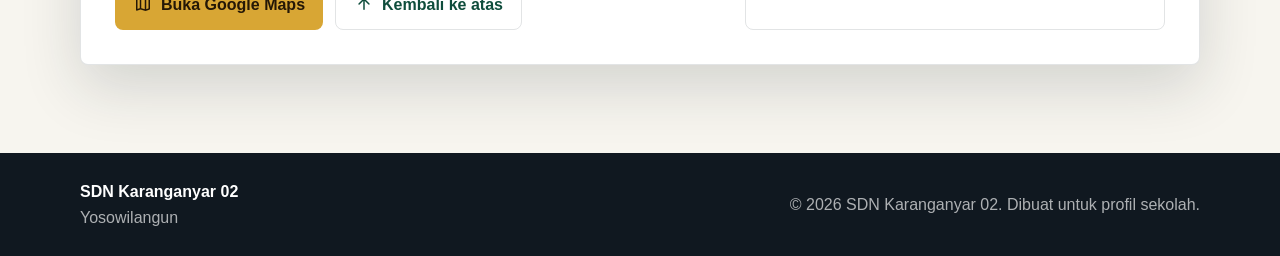
==== commit 72d72db2: "Update index.html" ====
--- a/index.html
+++ b/index.html
@@ -188,7 +188,7 @@
     <main id="beranda">
       <section class="hero">
         <div class="hero-media" aria-hidden="true">
-          <img src="assets/guru.jpeg" alt="">
+          <img src="assets/back.jpg" alt="">
         </div>
         <div class="hero-overlay"></div>
         <div class="hero-content">
